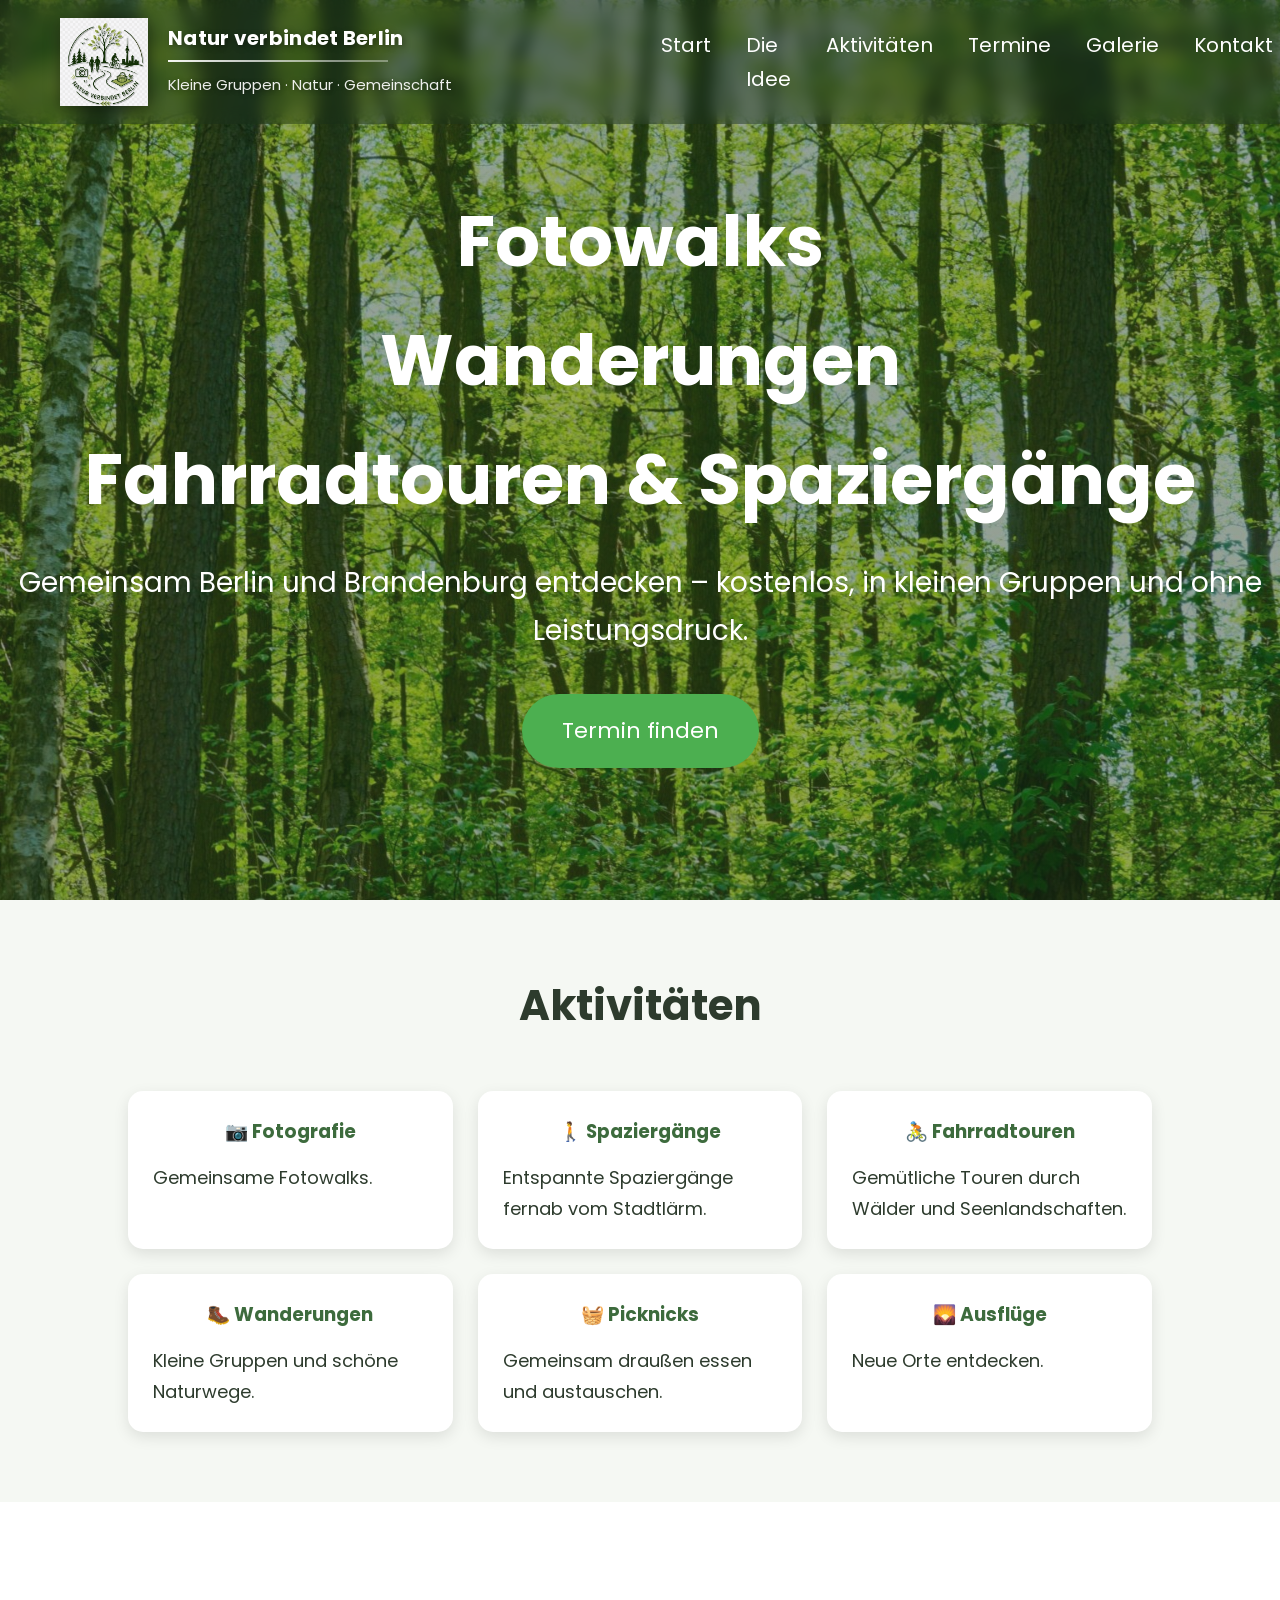
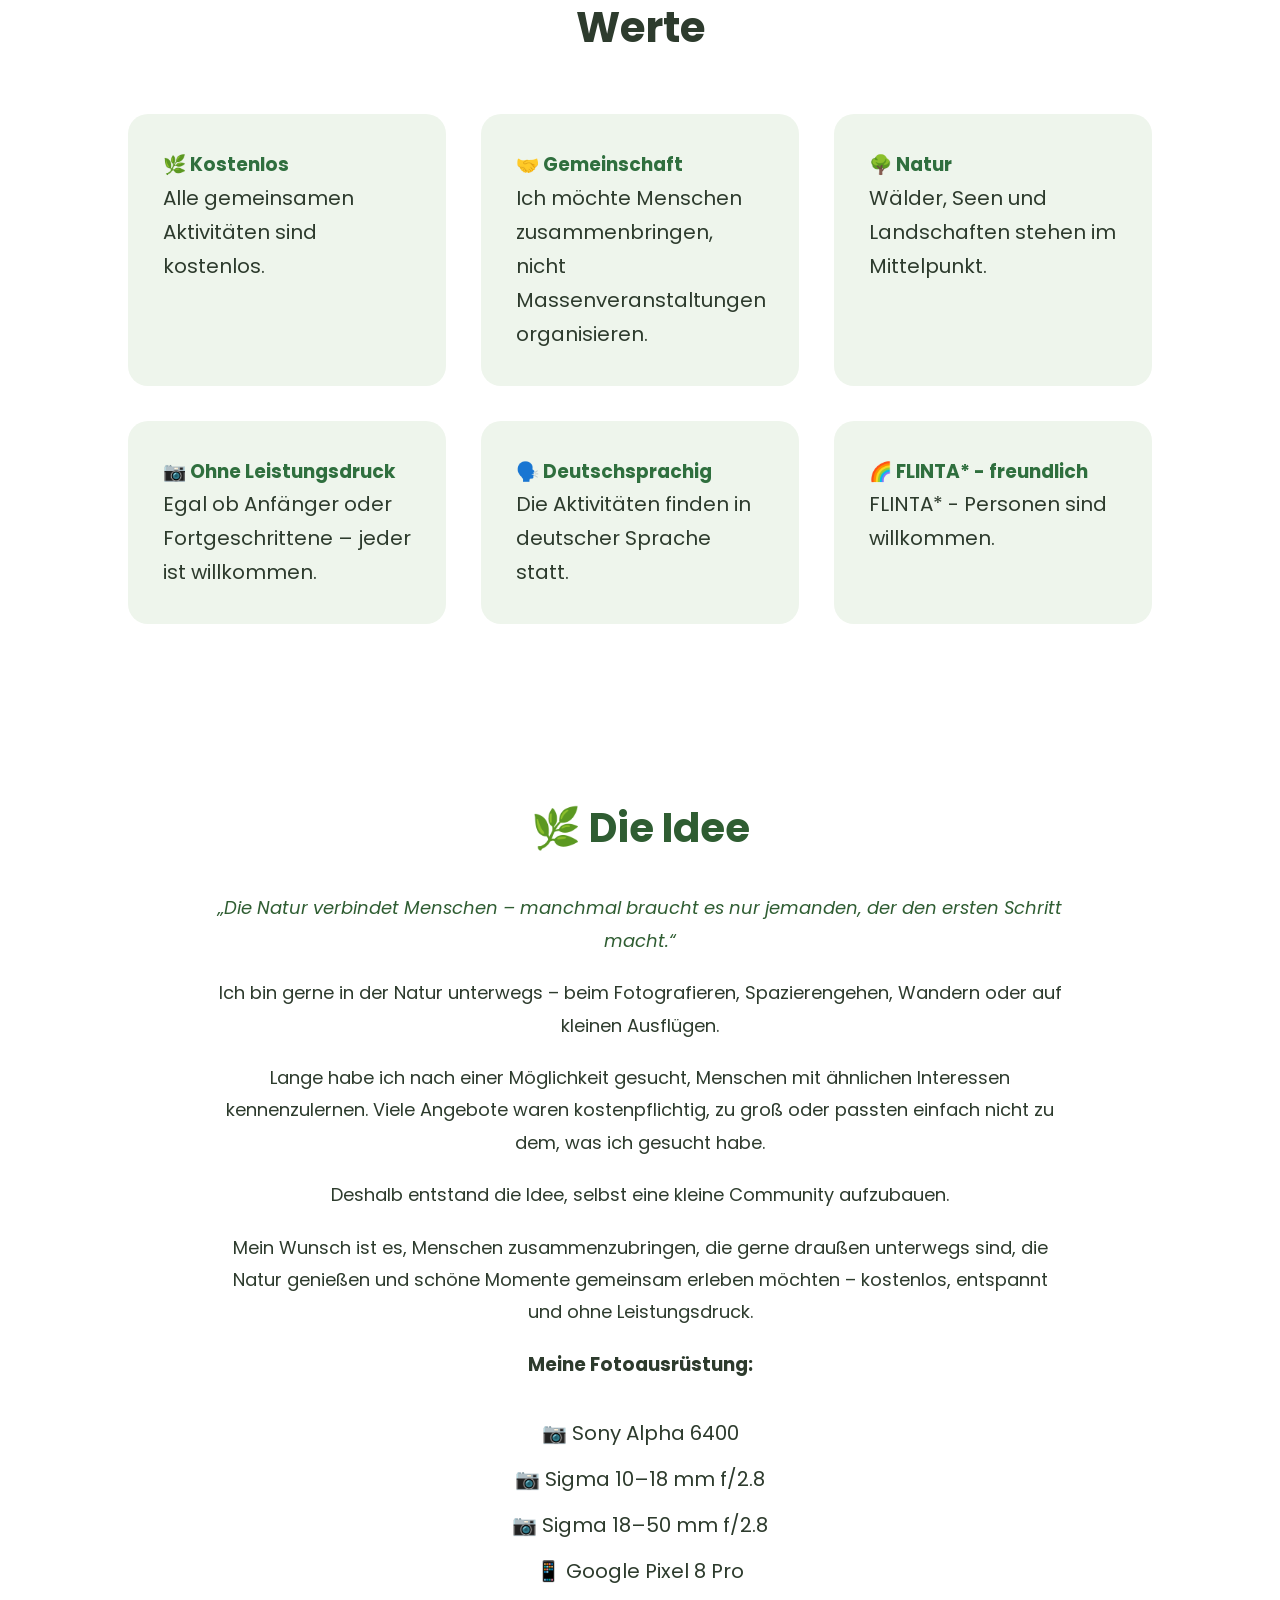
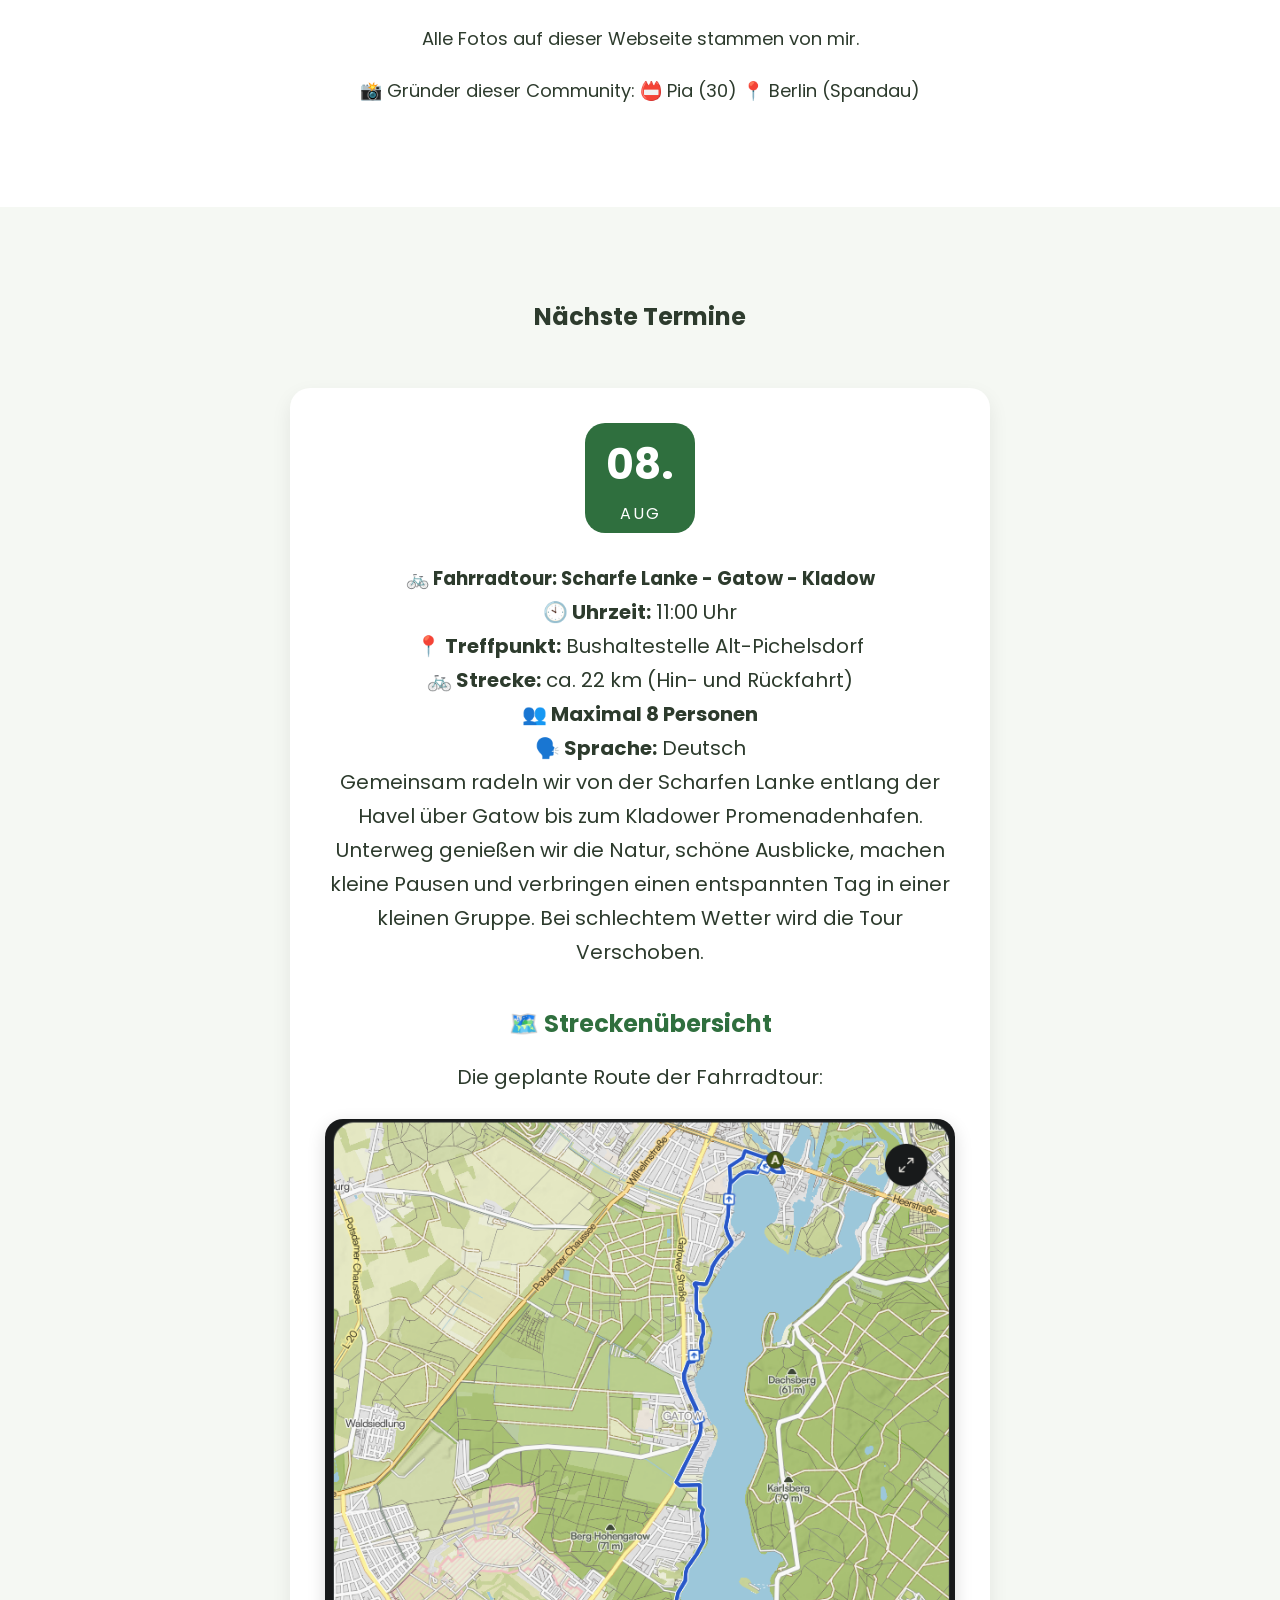
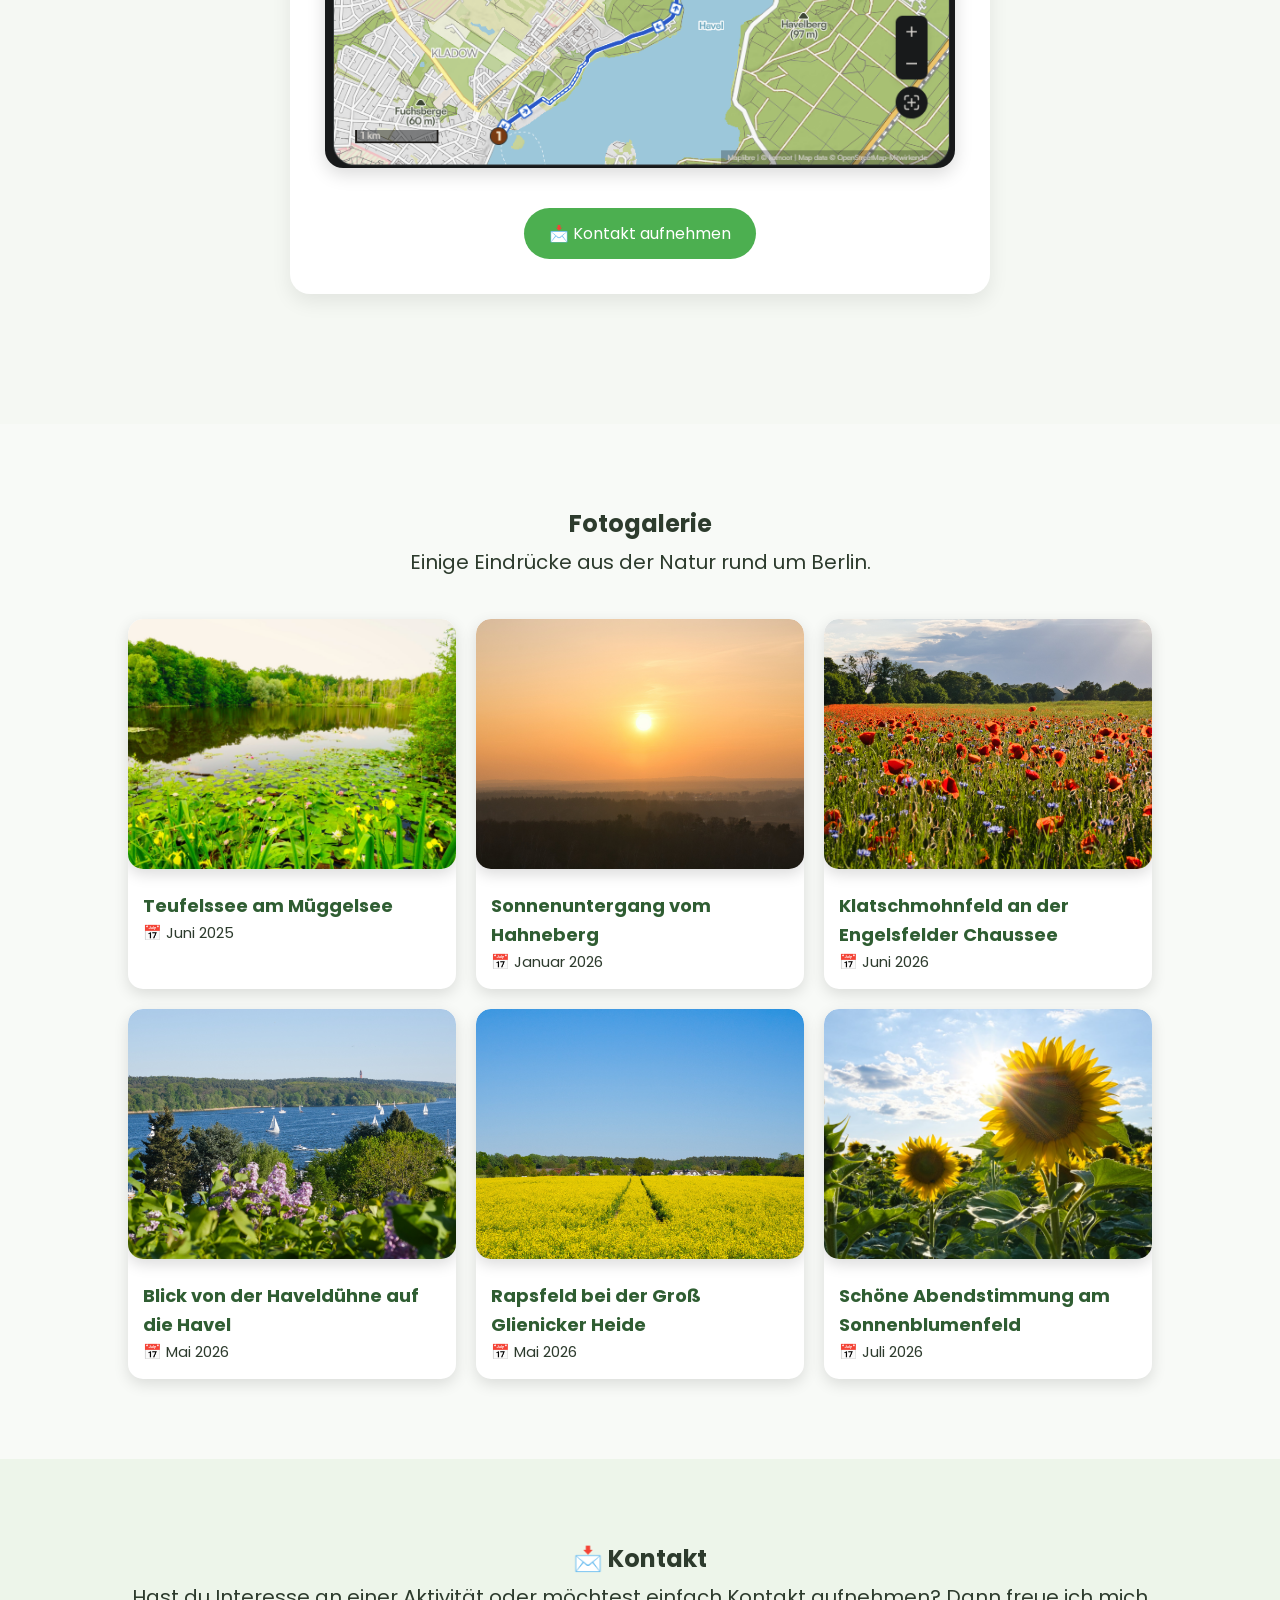
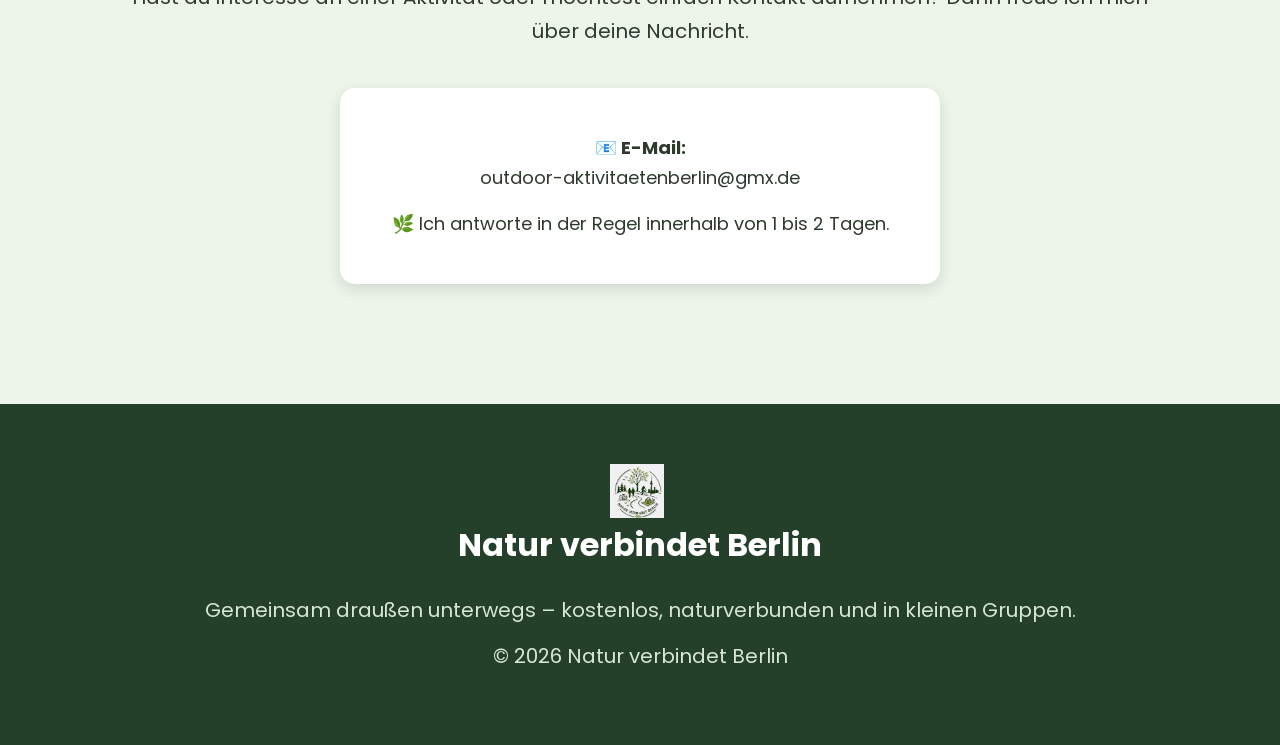
==== index.html @ 683e8be9 "Add files via upload" ====
<!DOCTYPE html>
<html lang="de">

<head>
    <meta charset="UTF-8">
    <meta name="viewport" content="width=device-width, initial-scale=1.0">
    <link rel="stylesheet" href="style.css">
    <link rel="preconnect" href="https://fonts.googleapis.com">
<link rel="preconnect" href="https://fonts.gstatic.com" crossorigin>

<link href="https://fonts.googleapis.com/css2?family=Poppins:wght@300;400;600;700&display=swap" rel="stylesheet">

    <title>Natur verbindet Berlin</title>
</head>

<body>
<nav>

   <div class="logo">

    <img src="bilder/logo.png" alt="Logo" class="logo-icon">

    <div class="logo-text">

        <strong>Natur verbindet Berlin</strong>

        <div class="logo-linie"></div>

        <p>Kleine Gruppen · Natur · Gemeinschaft</p>

    </div>

</div>
    </div>

<div class="menu-toggle">
    ☰
</div>

    <ul class="menu">

        <li><a href="#start">Start</a></li>

        <li><a href="#idee">Die Idee</a></li>

        <li><a href="#aktivitaeten">Aktivitäten</a></li>

        <li><a href="#termine">Termine</a></li>

        <li><a href="#galerie">Galerie</a></li>

        <li><a href="#kontakt">Kontakt</a></li>



    </ul>

</nav>
<header class="hero" id="start">

    <h1>
Fotowalks<br>
Wanderungen<br>
Fahrradtouren & Spaziergänge
</h1>

    <p class="slogan">
Gemeinsam Berlin und Brandenburg entdecken –
kostenlos, in kleinen Gruppen und ohne Leistungsdruck.
</p>

    <a href="#termine" class="button">
        Termin finden
    </a>

</header>
<section class="aktivitaeten" id="aktivitaeten">

<h2>Aktivitäten</h2>

<div class="karten">

<div class="karte">
<h3>📷 Fotografie</h3>
<p>Gemeinsame Fotowalks.</p>
</div>

<div class="karte">
<h3>🚶 Spaziergänge</h3>
<p>Entspannte Spaziergänge fernab vom Stadtlärm.</p>
</div>

<div class="karte">
<h3>🚴 Fahrradtouren</h3>
<p>Gemütliche Touren durch Wälder und Seenlandschaften.</p>
</div>

<div class="karte">
<h3>🥾 Wanderungen</h3>
<p>Kleine Gruppen und schöne Naturwege.</p>
</div>

<div class="karte">
<h3>🧺 Picknicks</h3>
<p>Gemeinsam draußen essen und austauschen.</p>
</div>

<div class="karte">
<h3>🌄 Ausflüge</h3>
<p>Neue Orte entdecken.</p>
</div>

</div>

</section>

<section class="werte">

    <h2>Werte</h2>

    <div class="werte-box">

        <div>
            <h3>🌿 Kostenlos</h3>
            <p>Alle gemeinsamen Aktivitäten sind kostenlos.</p>
        </div>

        <div>
            <h3>🤝 Gemeinschaft</h3>
            <p>Ich möchte Menschen zusammenbringen, nicht Massenveranstaltungen organisieren.</p>
        </div>

        <div>
            <h3>🌳 Natur</h3>
            <p>Wälder, Seen und Landschaften stehen im Mittelpunkt.</p>
        </div>

        <div>
            <h3>📷 Ohne Leistungsdruck</h3>
            <p>Egal ob Anfänger oder Fortgeschrittene – jeder ist willkommen.</p>
        </div>

        <div>
            <h3>🗣️ Deutschsprachig</h3>
            <p>Die Aktivitäten finden in deutscher Sprache statt.</p>
        </div>

        <div>
            <h3>🌈 FLINTA* - freundlich</h3>
            <p>FLINTA* - Personen sind willkommen.</p>
        </div>

    </div>

</section>
<section class="idee" id="idee">

<h2>🌿 Die Idee</h2>

<p class="zitat">
„Die Natur verbindet Menschen – manchmal braucht es nur jemanden, der den ersten Schritt macht.“
</p>

<p>
Ich bin gerne in der Natur unterwegs – beim Fotografieren,
Spazierengehen, Wandern oder auf kleinen Ausflügen.
</p>

<p>
Lange habe ich nach einer Möglichkeit gesucht,
Menschen mit ähnlichen Interessen kennenzulernen.
Viele Angebote waren kostenpflichtig,
zu groß oder passten einfach nicht zu dem,
was ich gesucht habe.
</p>

<p>
Deshalb entstand die Idee,
selbst eine kleine Community aufzubauen.
</p>

<p>
Mein Wunsch ist es,
Menschen zusammenzubringen,
die gerne draußen unterwegs sind,
die Natur genießen
und schöne Momente gemeinsam erleben möchten –
kostenlos, entspannt und ohne Leistungsdruck.
</p>

<h3>Meine Fotoausrüstung:</h3>

<div class="ausruestung">

    <p>📷 Sony Alpha 6400</p>

    <p>📷 Sigma 10–18 mm f/2.8</p>

    <p>📷 Sigma 18–50 mm f/2.8</p>

    <p>📱 Google Pixel 8 Pro</p>

</div>

<p>
Alle Fotos auf dieser Webseite stammen von mir.
</p>

<p>
📸 Gründer dieser Community: 📛 Pia (30) 📍  Berlin (Spandau)
</p>

</section>

<section class="termine" id="termine">

    <h2>Nächste Termine</h2>

    <div class="termin">

        <div class="datum">
            <span class="tag">08.</span>
            <span class="monat">AUG</span>
        </div>

        <div class="infos">
            <h3>🚲 Fahrradtour: Scharfe Lanke - Gatow - Kladow</h3>

            <p><strong>🕙 Uhrzeit:</strong> 11:00 Uhr</p>

            <p><strong>📍 Treffpunkt:</strong> Bushaltestelle Alt-Pichelsdorf</p>

            <p><strong>🚲 Strecke:</strong> ca. 22 km (Hin- und Rückfahrt)</p>

            <p><strong>👥 Maximal 8 Personen</strong></p>

            <p><strong>🗣️ Sprache:</strong> Deutsch</p>

            <p>Gemeinsam radeln wir von der Scharfen Lanke entlang der Havel
                über Gatow bis zum Kladower Promenadenhafen.
                Unterweg genießen wir die Natur, schöne Ausblicke,
                machen kleine Pausen und verbringen einen entspannten Tag
                in einer kleinen Gruppe.
                Bei schlechtem Wetter wird die Tour Verschoben.
            </p>

<h4>🗺️ Streckenübersicht</h4>

<p>
Die geplante Route der Fahrradtour:
</p>

<img src="bilder/radtour-kladow.png"
     alt="Streckenverlauf der Fahrradtour"
     class="tourkarte">

            <a href="#kontakt" class="button-klein">
                📩 Kontakt aufnehmen
            </a>

        </div>

    </div>

</section>

<section class="galerie" id="galerie">

<h2>Fotogalerie</h2>

<p>Einige Eindrücke aus der Natur rund um Berlin.</p>

<div class="galerie-grid">

<div class="foto">
<img src="bilder/teufelssee.jpg" alt="See" onclick="bildAnzeigen(this)">

<p>
    <strong> Teufelssee am Müggelsee</strong><br>
    📅 Juni 2025
</p>

</div>

<div class="foto">
<img src="bilder/sonnenuntergang.jpg" alt="Sonnenuntergang" onclick="bildAnzeigen(this)">

<p>
    <strong> Sonnenuntergang vom Hahneberg</strong><br>
    📅 Januar 2026
</p>

</div>

<div class="foto">
<img src="bilder/klatschmohnfeld.jpg" alt="klatschmohnfeld" onclick="bildAnzeigen(this)">

<p>
    <strong> Klatschmohnfeld an der Engelsfelder Chaussee</strong><br>
    📅 Juni 2026
</p>

</div>

<div class="foto">
<img src="bilder/havel.jpg" alt="Havel" onclick="bildAnzeigen(this)">

<p>
    <strong> Blick von der Haveldühne auf die Havel</strong><br>
    📅 Mai 2026
</p>

</div>

<div class="foto">
<img src="bilder/rapsfeld.jpg" alt="Rapsfeld" onclick="bildAnzeigen(this)">

<p>
    <strong> Rapsfeld bei der Groß Glienicker Heide</strong><br>
    📅 Mai 2026
</p>

</div>

<div class="foto">
<img src="bilder/sonnenblumenfeld.jpg" alt="sonnenblumenfeld" onclick="bildAnzeigen(this)">

<p>
    <strong> Schöne Abendstimmung am Sonnenblumenfeld</strong><br>
    📅 Juli 2026
</p>

</div>



</section>

</section>

<section class="kontakt" id="kontakt">

<h2>📩 Kontakt</h2>

<p>
Hast du Interesse an einer Aktivität oder möchtest einfach Kontakt aufnehmen?
Dann freue ich mich über deine Nachricht.
</p>

<div class="kontakt-box">

<p><strong>📧 E-Mail:</strong><br>
outdoor-aktivitaetenberlin@gmx.de</p>

<p>
🌿 Ich antworte in der Regel innerhalb von 1 bis 2 Tagen.
</p>

</div>

</section>

<div id="lightbox" class="lightbox" onclick="schliessen()">

    <img id="lightboxBild" src="" alt="Großes Bild">

</div>

<footer>

    <div class="footer-inhalt">

        <div class="footer-logo">

            <img src="bilder/logo.png" alt="Natur verbindet Berlin Logo" class="footer-logo-icon">

            <div>

                <h3>Natur verbindet Berlin</h3>

                <p>
                    Gemeinsam draußen unterwegs –
                    kostenlos, naturverbunden und in kleinen Gruppen.
                </p>

            </div>

        </div>

        <p class="copyright">
            © 2026 Natur verbindet Berlin
        </p>

    </div>

</footer>

</footer>

<script src="script.js"></script>

</body>

</html>
---- style.css ----
/* Allgemeine Einstellungen */

html{

    scroll-behavior:smooth;

}

*{

    margin:0;

    padding:0;

    box-sizing:border-box;

}

body {

    margin:0;

    font-family:'Poppins', sans-serif;

    background:#f3f6f1;

    color:#2d3b2d;

    line-height:1.7;


    background-color: #f3f6f1;
    color: #2d3b2d;

}

/* Überschrift */

h1 {
    text-align: center;
    font-size: 50px;
    margin-top: 50px;
}

/* Unterüberschrift */

h2 {
    text-align: center;
}

/* Text */

p {
    text-align: center;
    font-size: 20px;
}

/* Liste */

ul {
    width: 350px;
    margin: auto;
    font-size: 20px;
}

.hero {

    height: 100vh;
    background: linear-gradient(rgba(30,60,30,0.45),
                                rgba(30,60,30,0.45)),
        url("bilder/hero.jpg");       
    background-size: cover;
    background-position: center;

    display: flex;
    flex-direction: column;

    justify-content: center;
    align-items: center;

    text-align: center;

    color: white;

}

.hero h1{
    font-size:70px;
    margin-bottom:20px;
}

.slogan{

    font-size:28px;

    margin-bottom:40px;
}

.button{

    background:#4CAF50;

    color:white;

    text-decoration:none;

    padding:18px 40px;

    border-radius:40px;

    font-size:22px;

    transition:0.3s;
}

.button:hover{

    background:#2f7d32;

    transform:scale(1.05);

}

   nav{

    position:fixed;

    top:0;

    left:0;

    width:100%;

    display:flex;

    justify-content:space-between;

    align-items:center;

    padding:18px 60px;

    box-sizing:border-box;

    background:rgba(22,45,25,0.42);

    backdrop-filter:blur(8px);

    -webkit-backdrop-filter:blur(8px);

    z-index:1000;

    transition:all .3s ease;

}

.logo{

    display:flex;

    align-items:center;

    gap:20px;

    color:white;


}

.logo-icon{

    width:88px;

    height:88px;

    object-fit:contain;

    flex-shrink:0;

    filter: drop-shadow(0 3px 8px rgba(0,0,0,.45))

}

.logo-text{

    display:flex;

    flex-direction:column;

    justify-content:center;

}

.logo strong{

    font-size:20px;

    font-weight:700;

    line-height:1.2;

    letter-spacing:.3px;

    text-shadow:2px 2px 6px rgba(0,0,0,.45);

}

.logo-linie{

    width:220px;

    height:2px;

    margin:10px 0;

    background:linear-gradient(
        to right,
        rgba(255,255,255,.95),
        rgba(255,255,255,.35)
    );

}

.logo p{

    margin:0;

    font-size:15px;

    color:rgba(255,255,255,.92);

    text-shadow:1px 1px 5px rgba(0,0,0,.45);

}

.logo small{

    font-size:14px;

    color:#d8ead6;

}

.blatt{

    font-size:42px;

}



.menu{

    display:flex;

    gap:35px;

    list-style:none;


}

.menu a{

    color:white;

    text-decoration:none;

    font-size:20px;

    transition:0.3s;

}

/* Hamburger-Menü */

.menu-toggle{

    display:none;

    font-size:32px;

    color:white;

    cursor:pointer;

}

.menu a:hover{

    color:#b9ffb5;

}/* Aktivitäten */

.aktivitaeten{

    padding:80px 10%;

    background:#f5f8f3;

}

.aktivitaeten h2{

    font-size:42px;

    margin-bottom:50px;

}

/* Karten */

.karten{

    display:grid;

    grid-template-columns:repeat(auto-fit,minmax(280px,1fr));

    gap:30px;

}

.karte{

    background:white;

    padding:35px;

    border-radius:18px;

    box-shadow:0 10px 25px rgba(0,0,0,0.08);

    transition:0.3s;

}

.karte:hover{

    transform:translateY(-8px);

}

.karte h3{

    margin-top:0;

    color:#2f6f3e;

}

.karte p{

    text-align:left;

    font-size:18px;

}/* Unsere Werte */

.werte{

    padding:90px 10%;

    background:white;

}

.werte h2{

    font-size:42px;

    margin-bottom:50px;

}

.werte-box{

    display:grid;

    grid-template-columns:repeat(auto-fit,minmax(260px,1fr));

    gap:35px;

}

.werte-box div{

    background:#eef5ec;

    border-radius:20px;

    padding:35px;

}

.werte-box h3{

    margin-top:0;

    color:#2f6f3e;

}

.werte-box p{

    text-align:left;

}/* Termine */

.termine{

    background:#f5f8f3;

    padding:90px 10%;

    text-align:center;

}

.termine h2{

    margin-bottom:50px;

}

.termin{

    max-width:700px;

    margin:40px auto;

    background:white;

    border-radius:20px;

    padding:35px;

    box-shadow:0 8px 20px rgba(0,0,0,.08);

    text-align:center;

}

.datum{

    width:110px;

    height:110px;

    border-radius:20px;

    background:#2f6f3e;

    color:white;

    display:flex;

    flex-direction:column;

    justify-content:center;

    align-items:center;

    margin:0 auto 30px auto;

}

.tag{

    font-size:42px;

    font-weight:bold;

}

.monat{

    letter-spacing:2px;

}

.infos{


    text-align:center;

}

.infos h3{

    margin-top:0;

}

.tourkarte{

    width:100%;

    max-width:650px;

    display:block;

    margin:25px auto;

    border-radius:18px;

    box-shadow:0 6px 18px rgba(0,0,0,.15);

}

.infos h4{

    margin-top:35px;

    margin-bottom:15px;

    color:#2f6f3e;

    font-size:24px;

}

.button-klein{

    display:inline-block;

    margin-top:15px;

    background:#4CAF50;

    color:white;

    padding:12px 25px;

    border-radius:30px;

    text-decoration:none;

}/* ---------- Footer ---------- */

footer{

    background:#24402b;

    color:white;

    padding:60px 20px;

    text-align:center;

}

.footer-inhalt{

    max-width:900px;

    margin:auto;

}

.footer-inhalt h3{

    margin-bottom:20px;

    font-size:32px;

}

.footer-inhalt p{

    margin:12px 0;

    color:#d7e6d7;

}

.footer-logo-icon{

    width:54px;

    height:54px;

    object-fit:contain;

    vertical-align:middle;

    margin-right:6px;

}

/* ---------- Bildkarten ---------- */

.bildkarte{

    padding:0;

    overflow:hidden;

}

.bildkarte img{

    width:100%;

    height:220px;

    object-fit:cover;

    display:block;

}

.karten-text{

    padding:25px;

}.aktivitaeten{

padding:70px 10%;

text-align:center;

}

.karten{

display:grid;

grid-template-columns:repeat(auto-fit,minmax(250px,1fr));

gap:25px;

margin-top:40px;

}

.karte{

background:white;

padding:25px;

border-radius:15px;

box-shadow:0 5px 15px rgba(0,0,0,0.1);

transition:0.3s;

}

.karte:hover{

transform:translateY(-8px);

}

.karte h3{

margin-bottom:15px;

color:#3d6b3d;

}
.galerie{

padding:80px 10%;

text-align:center;

background:#f8faf7;

}

.galerie-grid{

display:grid;

grid-template-columns:repeat(auto-fit,minmax(250px,1fr));

gap:20px;

margin-top:40px;

}

.galerie-grid img{

width:100%;

height:250px;

object-fit:cover;

border-radius:15px;

box-shadow:0 5px 15px rgba(0,0,0,0.15);

transition:0.3s;

cursor:pointer;

}

.galerie-grid img:hover{

transform:scale(1.03);

}
.foto{

background:white;

border-radius:15px;

overflow:hidden;

box-shadow:0 5px 15px rgba(0,0,0,0.12);

}

.foto p{

padding:15px;

margin:0;

font-size:15px;

line-height:1.6;

text-align:left;

}

.foto strong{

font-size:18px;

color:#2f5d32;

}
.idee{

padding:80px 10%;

background:#ffffff;

text-align:center;

}

.idee h2{

margin-bottom:30px;

color:#2f5d32;

font-size:40px;

}

.idee p{

max-width:850px;

margin:20px auto;

font-size:18px;

line-height:1.8;

}

/* ---------- Fotoausrüstung ---------- */

.ausruestung{

    margin:35px auto;

    max-width:500px;

}

.ausruestung p{

    margin:12px 0;

    font-size:20px;

    line-height:1.7;

    text-align:center;

}

.zitat{

font-size:24px;

font-style:italic;

color:#2f5d32;

max-width:800px;

margin:0 auto 40px auto;

line-height:1.6;

}
.kontakt{

padding:80px 10%;

background:#edf5ea;

text-align:center;

}

.kontakt-box{

max-width:600px;

margin:40px auto;

background:white;

padding:30px;

border-radius:15px;

box-shadow:0 5px 15px rgba(0,0,0,0.12);

}

.kontakt-box p{

margin:15px 0;

font-size:18px;

line-height:1.7;

}
.lightbox{

display:none;

position:fixed;

top:0;

left:0;

width:100%;

height:100%;

background:rgba(0,0,0,0.9);

justify-content:center;

align-items:center;

z-index:9999;

}

.lightbox img{

max-width:90%;

max-height:90%;

border-radius:10px;

box-shadow:0 0 30px rgba(255,255,255,0.3);

}

@media (max-width:1100px){

    .menu{

        gap:20px;

    }

    .menu a{

        font-size:18px;

    }

}

/* ---------- Smartphone ---------- */

@media (max-width: 768px){

    nav{

        .logo{

    gap:10px;

}

.logo-icon{

    width:54px;

    height:54px;

}

.logo-text{

    flex:1;

}

.logo strong{

    font-size:15px;
    line-height:1.2;

}

.logo p{

    font-size:11px;

}

.logo-linie{

    width:140px;
    margin:6px 0;

}

        padding:10px 10px;

    }

    .menu{

        display:none;

    }

    .menu-toggle{

    display:block;
    font-size:32px;
    color:white;
    cursor:pointer;

    position:relative;
    right:10px;

}

    .menu.aktiv{

    display:flex;

    flex-direction:column;

    position:absolute;

    top:70px;

    right:20px;

    background:rgba(34,52,34,0.95);

    padding:20px;

    border-radius:15px;

    gap:15px;

    align-items:center;

    text-align:center;

}

    .hero h1{

        font-size:42px;

    }

    .hero p{

        font-size:20px;

    }

    .karten{

        grid-template-columns:1fr;

    }

    .galerie-grid{

        grid-template-columns:1fr;

    }

    .termin{

        padding:25px;

    }

    .logo strong{

        font-size:18px;

    }

    .logo small{

        font-size:11px;

    }

    .menu li a{

        font-size:15px;

        padding:6px 8px;

    }

}

.idee ul{

    padding-left:20px;

}

.idee li{

    font-size:17px;

    word-break:break-word;

}
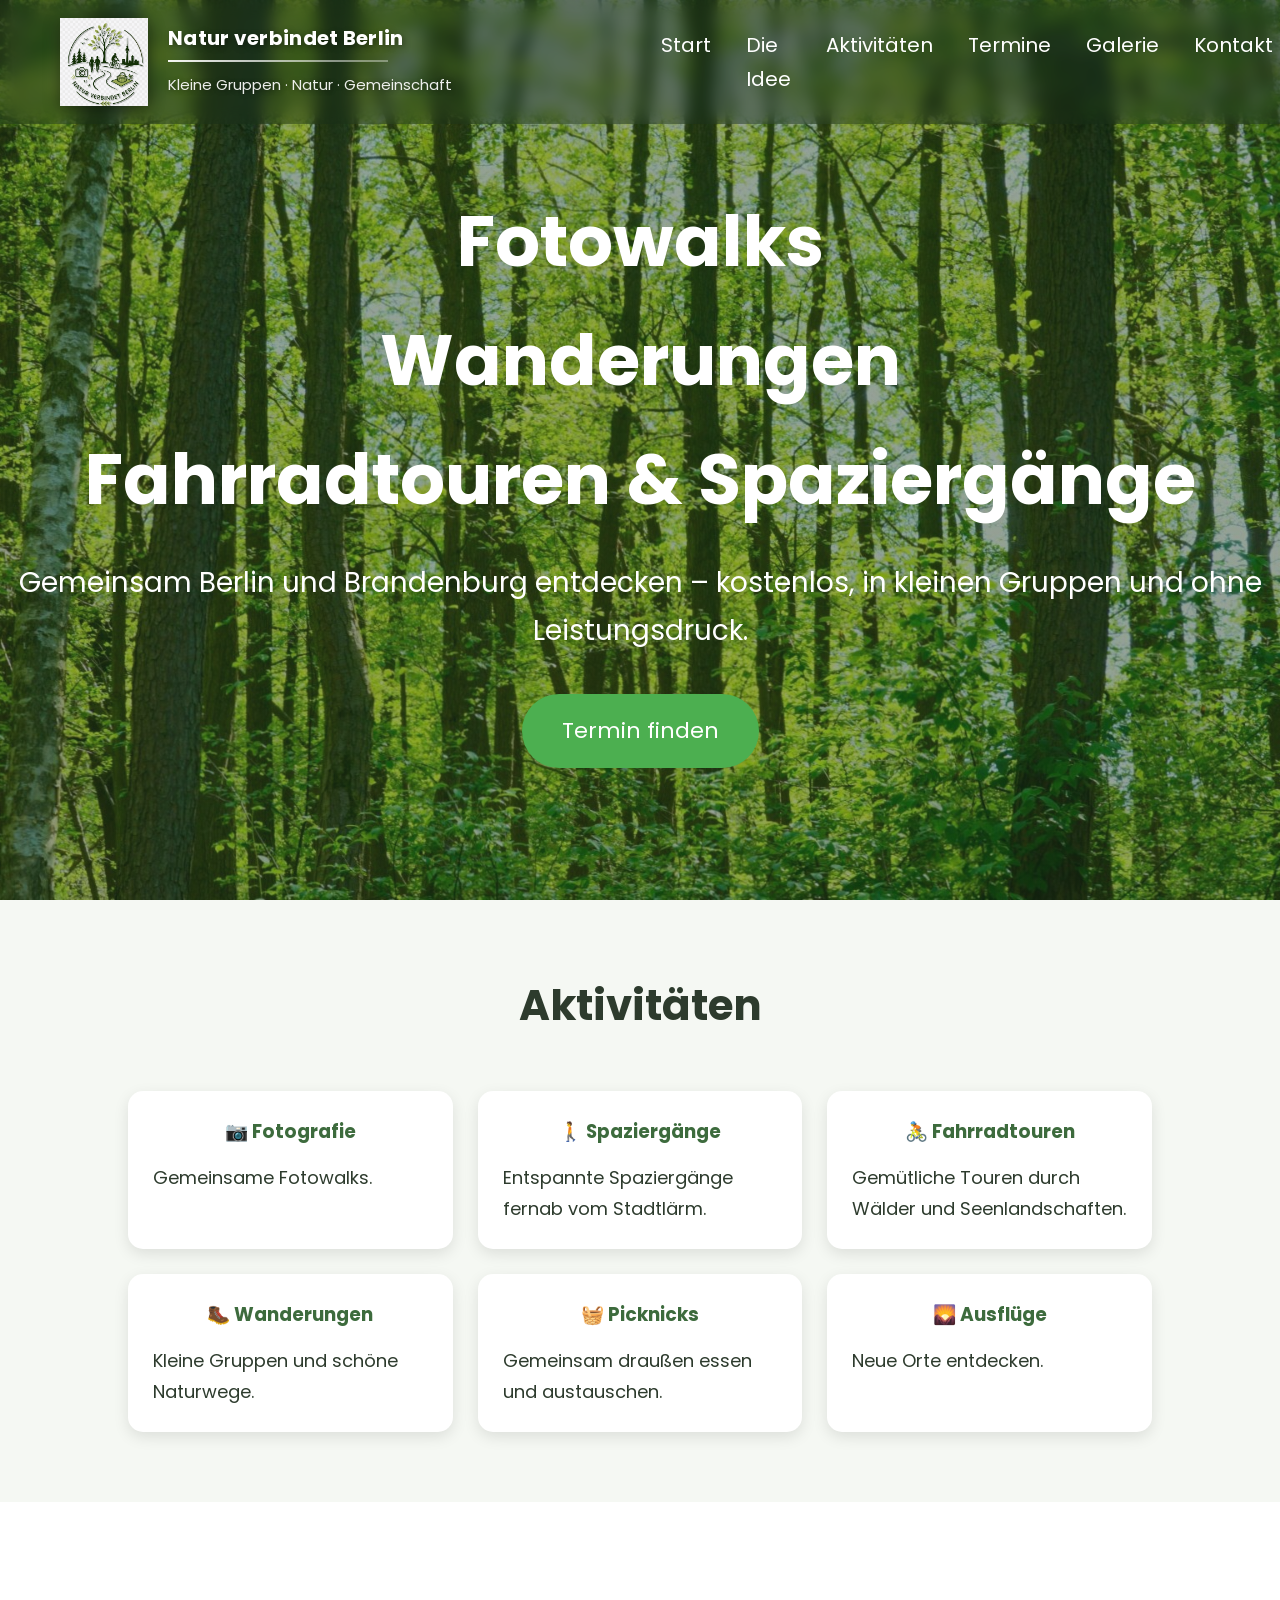
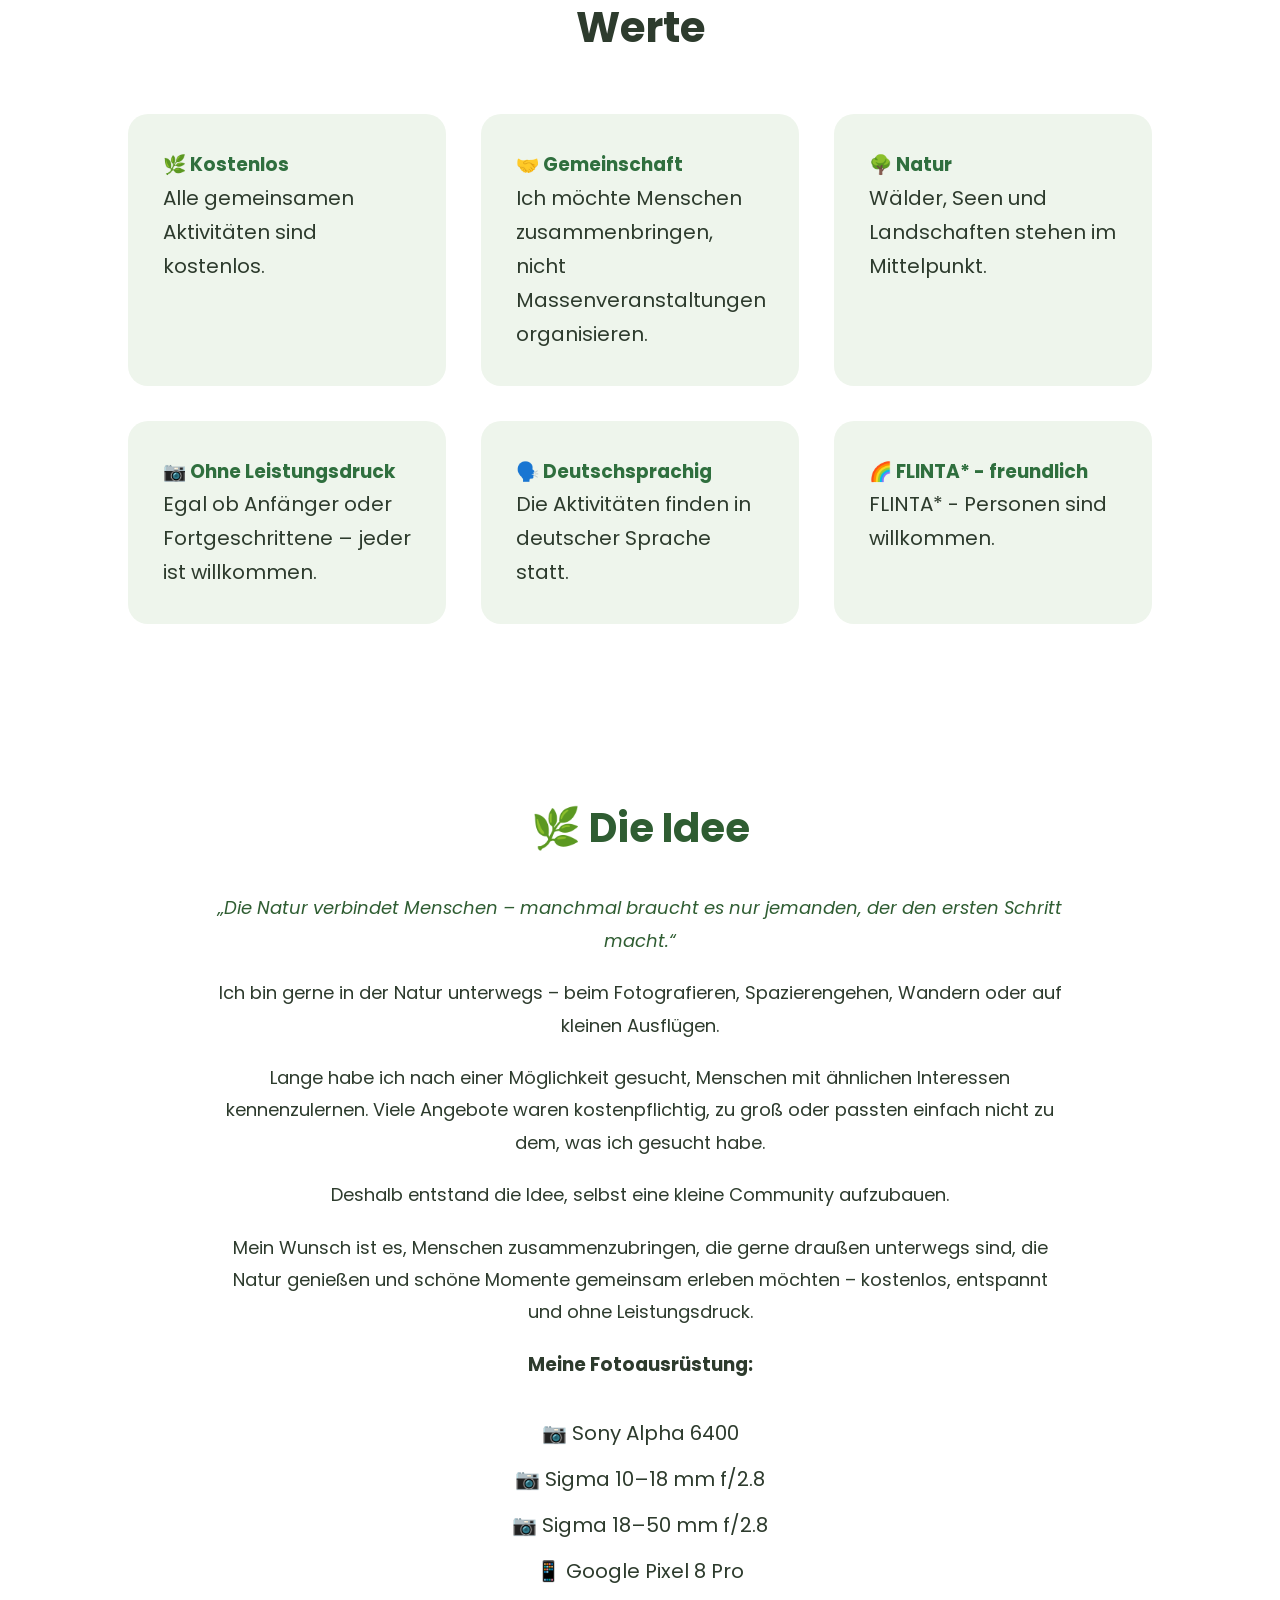
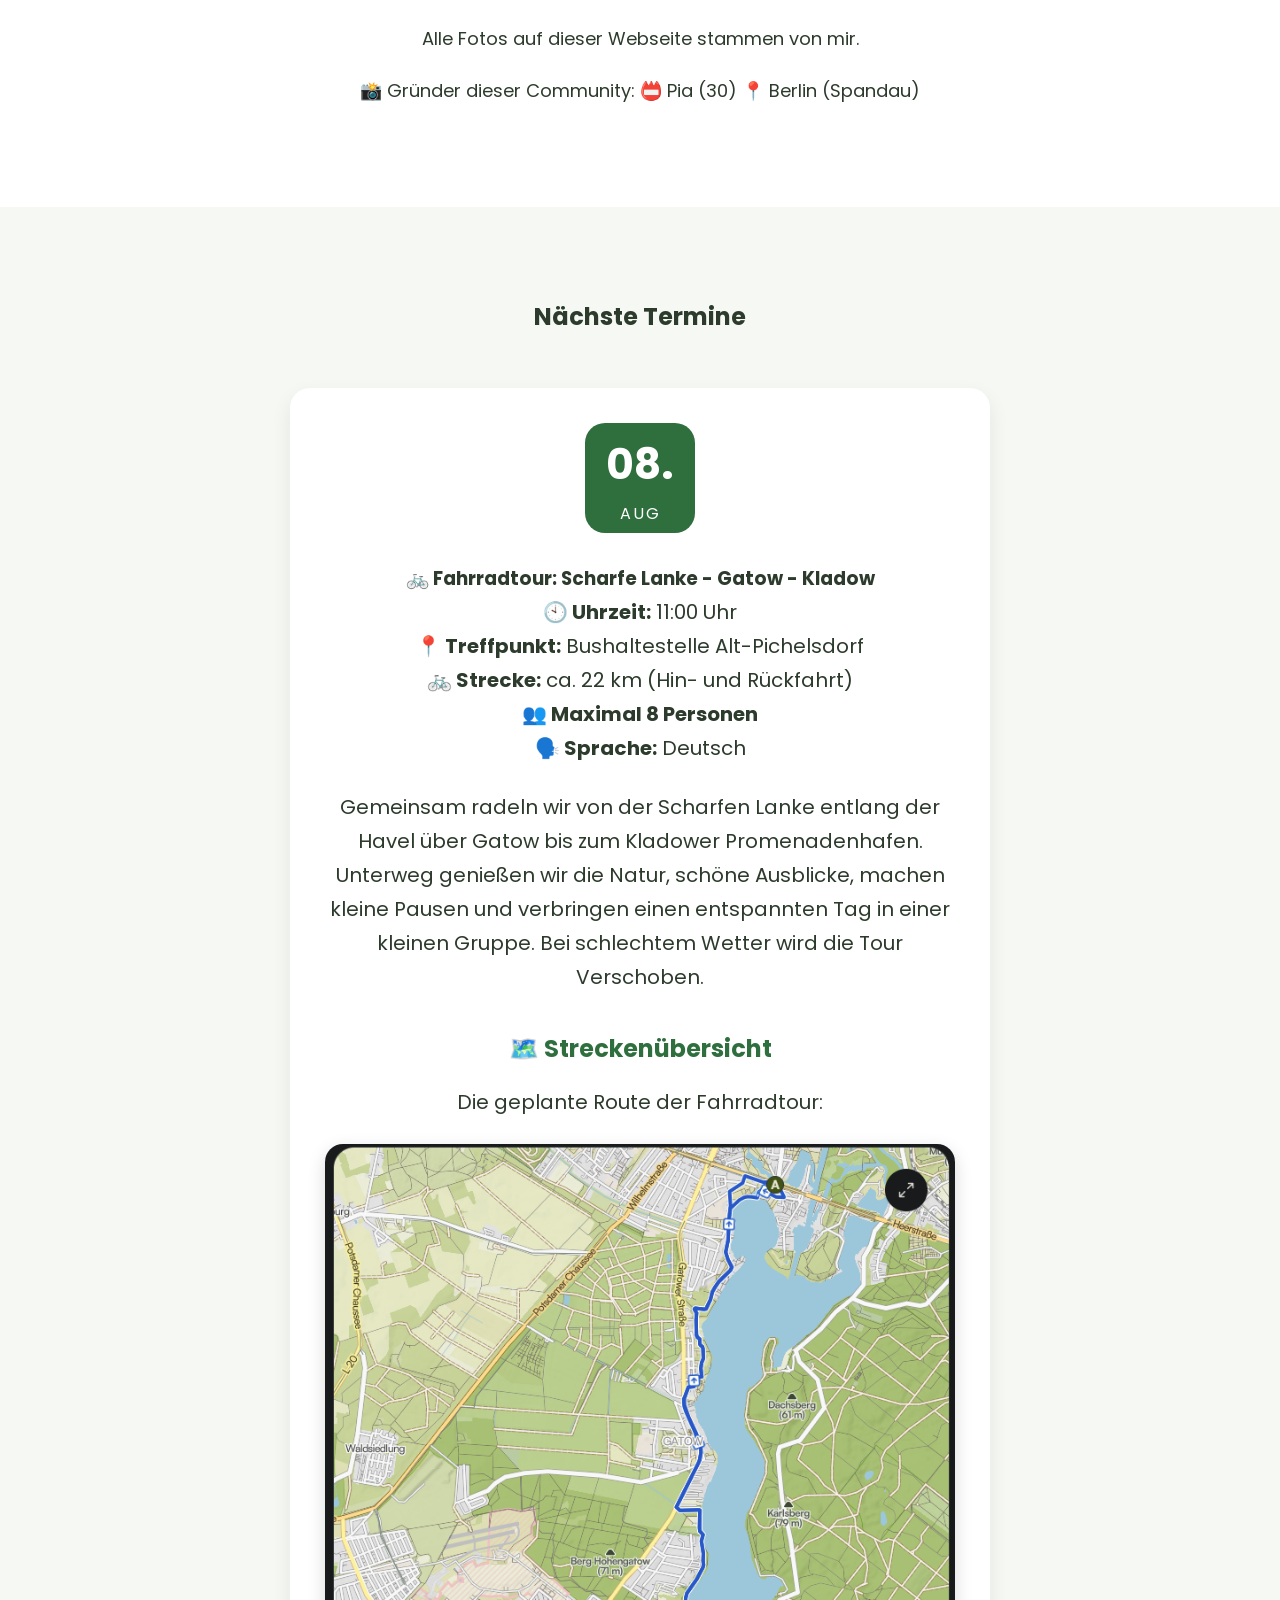
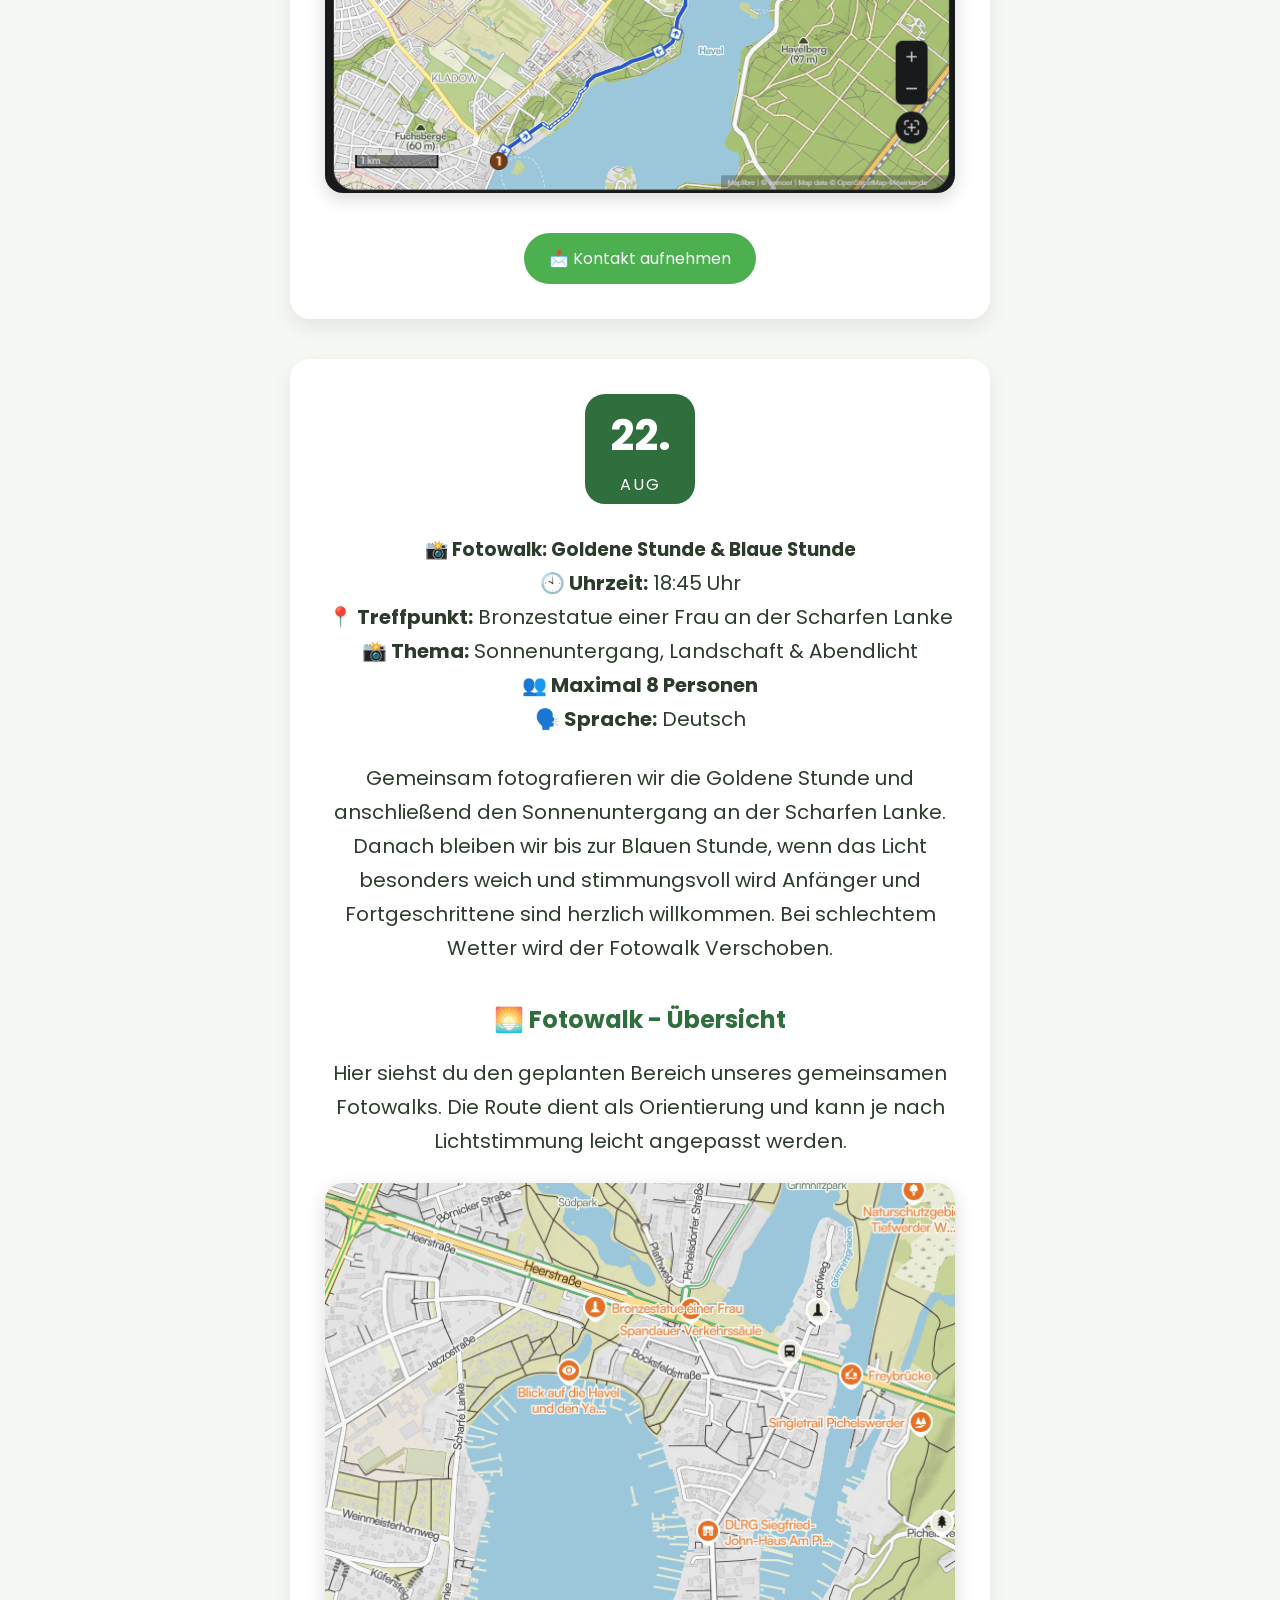
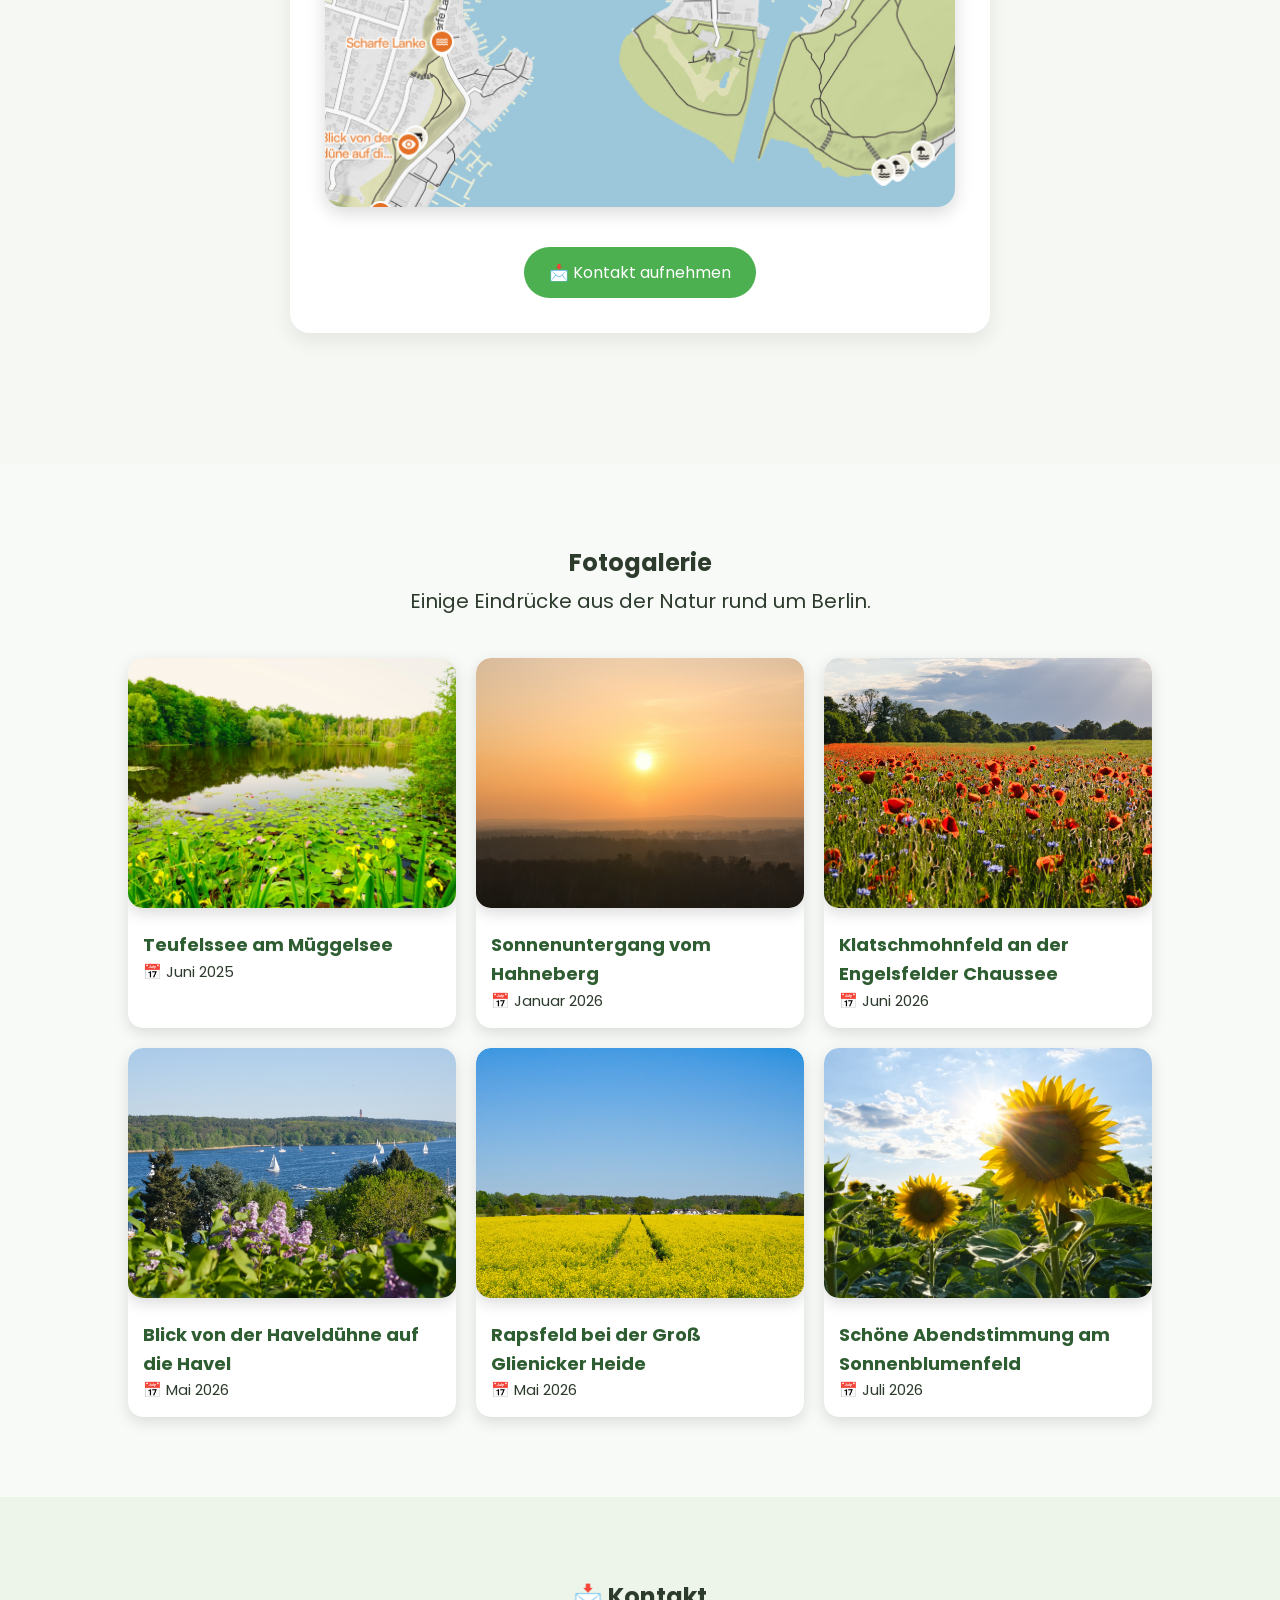
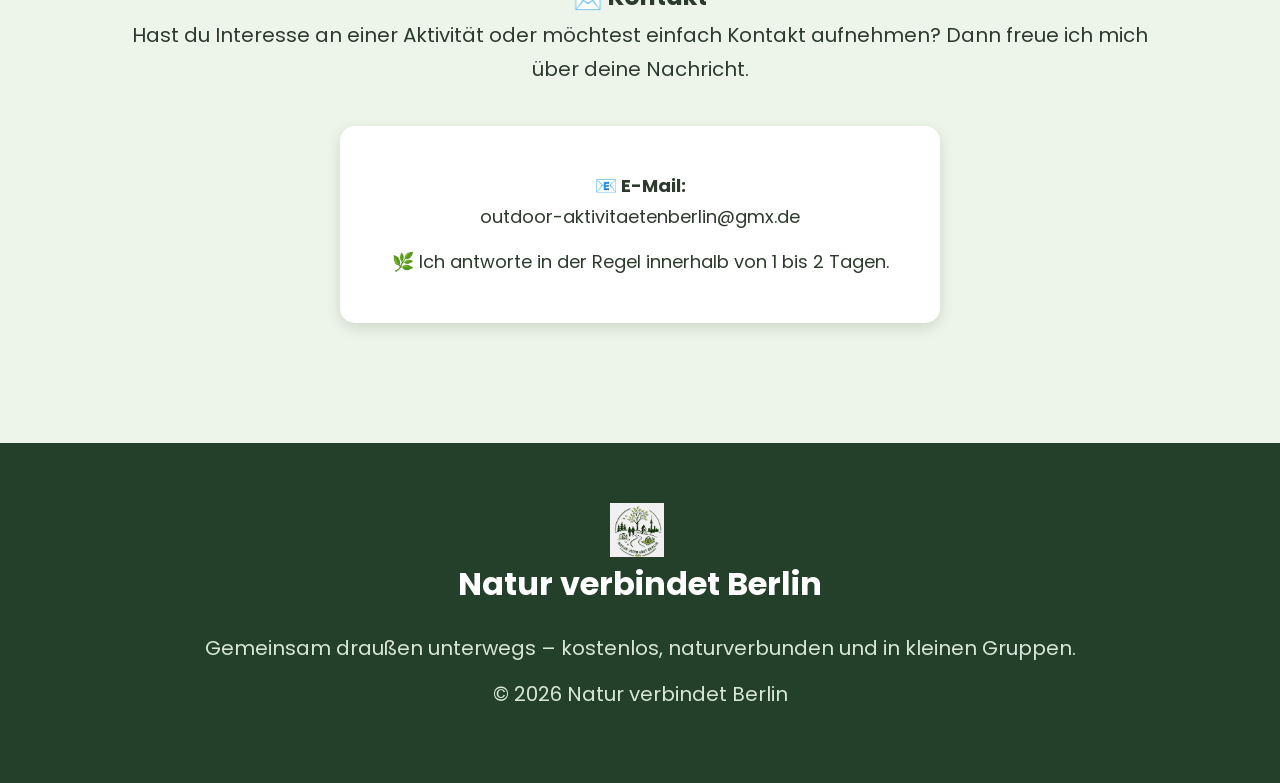
==== commit 115319de: "Add files via upload" ====
--- a/index.html
+++ b/index.html
@@ -236,13 +236,13 @@
 
             <p><strong>🗣️ Sprache:</strong> Deutsch</p>
 
-            <p>Gemeinsam radeln wir von der Scharfen Lanke entlang der Havel
+            <p class="termin-beschreibung">
+                Gemeinsam radeln wir von der Scharfen Lanke entlang der Havel
                 über Gatow bis zum Kladower Promenadenhafen.
                 Unterweg genießen wir die Natur, schöne Ausblicke,
                 machen kleine Pausen und verbringen einen entspannten Tag
                 in einer kleinen Gruppe.
-                Bei schlechtem Wetter wird die Tour Verschoben.
-            </p>
+                Bei schlechtem Wetter wird die Tour Verschoben.</p>
 
 <h4>🗺️ Streckenübersicht</h4>
 
@@ -250,9 +250,58 @@
 Die geplante Route der Fahrradtour:
 </p>
 
-<img src="bilder/radtour-kladow.png"
+    <img src="bilder/radtour-kladow.png"
      alt="Streckenverlauf der Fahrradtour"
-     class="tourkarte">
+     class="tourkarte"
+     onclick="bildAnzeigen(this)">
+
+            <a href="#kontakt" class="button-klein">
+                📩 Kontakt aufnehmen
+            </a>
+
+        </div>
+
+    </div>
+
+    <div class="termin">
+
+        <div class="datum">
+            <span class="tag">22.</span>
+            <span class="monat">AUG</span>
+        </div>
+
+        <div class="infos">
+            <h3>📸 Fotowalk: Goldene Stunde & Blaue Stunde</h3>
+
+            <p><strong>🕙 Uhrzeit:</strong> 18:45 Uhr</p>
+
+            <p><strong>📍 Treffpunkt:</strong> Bronzestatue einer Frau an der Scharfen Lanke</p>
+
+            <p><strong>📸 Thema:</strong> Sonnenuntergang, Landschaft & Abendlicht</p>
+
+            <p><strong>👥 Maximal 8 Personen</strong></p>
+
+            <p><strong>🗣️ Sprache:</strong> Deutsch</p>
+
+            <p class="termin-beschreibung">
+                Gemeinsam fotografieren wir die Goldene Stunde und
+                anschließend den Sonnenuntergang an der Scharfen Lanke.
+                Danach bleiben wir bis zur Blauen Stunde, wenn das Licht
+                besonders weich und stimmungsvoll wird
+                Anfänger und Fortgeschrittene sind herzlich willkommen.
+                Bei schlechtem Wetter wird der Fotowalk Verschoben.</p>
+
+<h4>🌅 Fotowalk - Übersicht</h4>
+
+<p>
+Hier siehst du den geplanten Bereich unseres gemeinsamen Fotowalks.
+Die Route dient als Orientierung und kann je nach Lichtstimmung leicht angepasst werden.
+</p>
+
+    <img src="bilder/fotowalk-scharfe-lanke.png"
+     alt="Streckenverlauf der Fahrradtour"
+     class="tourkarte"
+     onclick="bildAnzeigen(this)">
 
             <a href="#kontakt" class="button-klein">
                 📩 Kontakt aufnehmen
--- a/style.css
+++ b/style.css
@@ -490,6 +490,11 @@
 
 }
 
+.termin-beschreibung{
+    margin-top:25px;
+    line-height:1.7;
+}
+
 .tourkarte{
 
     width:100%;
@@ -503,6 +508,16 @@
     border-radius:18px;
 
     box-shadow:0 6px 18px rgba(0,0,0,.15);
+
+    cursor:pointer;
+
+}
+
+.tourkarte-link{
+
+    display:block;
+
+    cursor:pointer;
 
 }
 
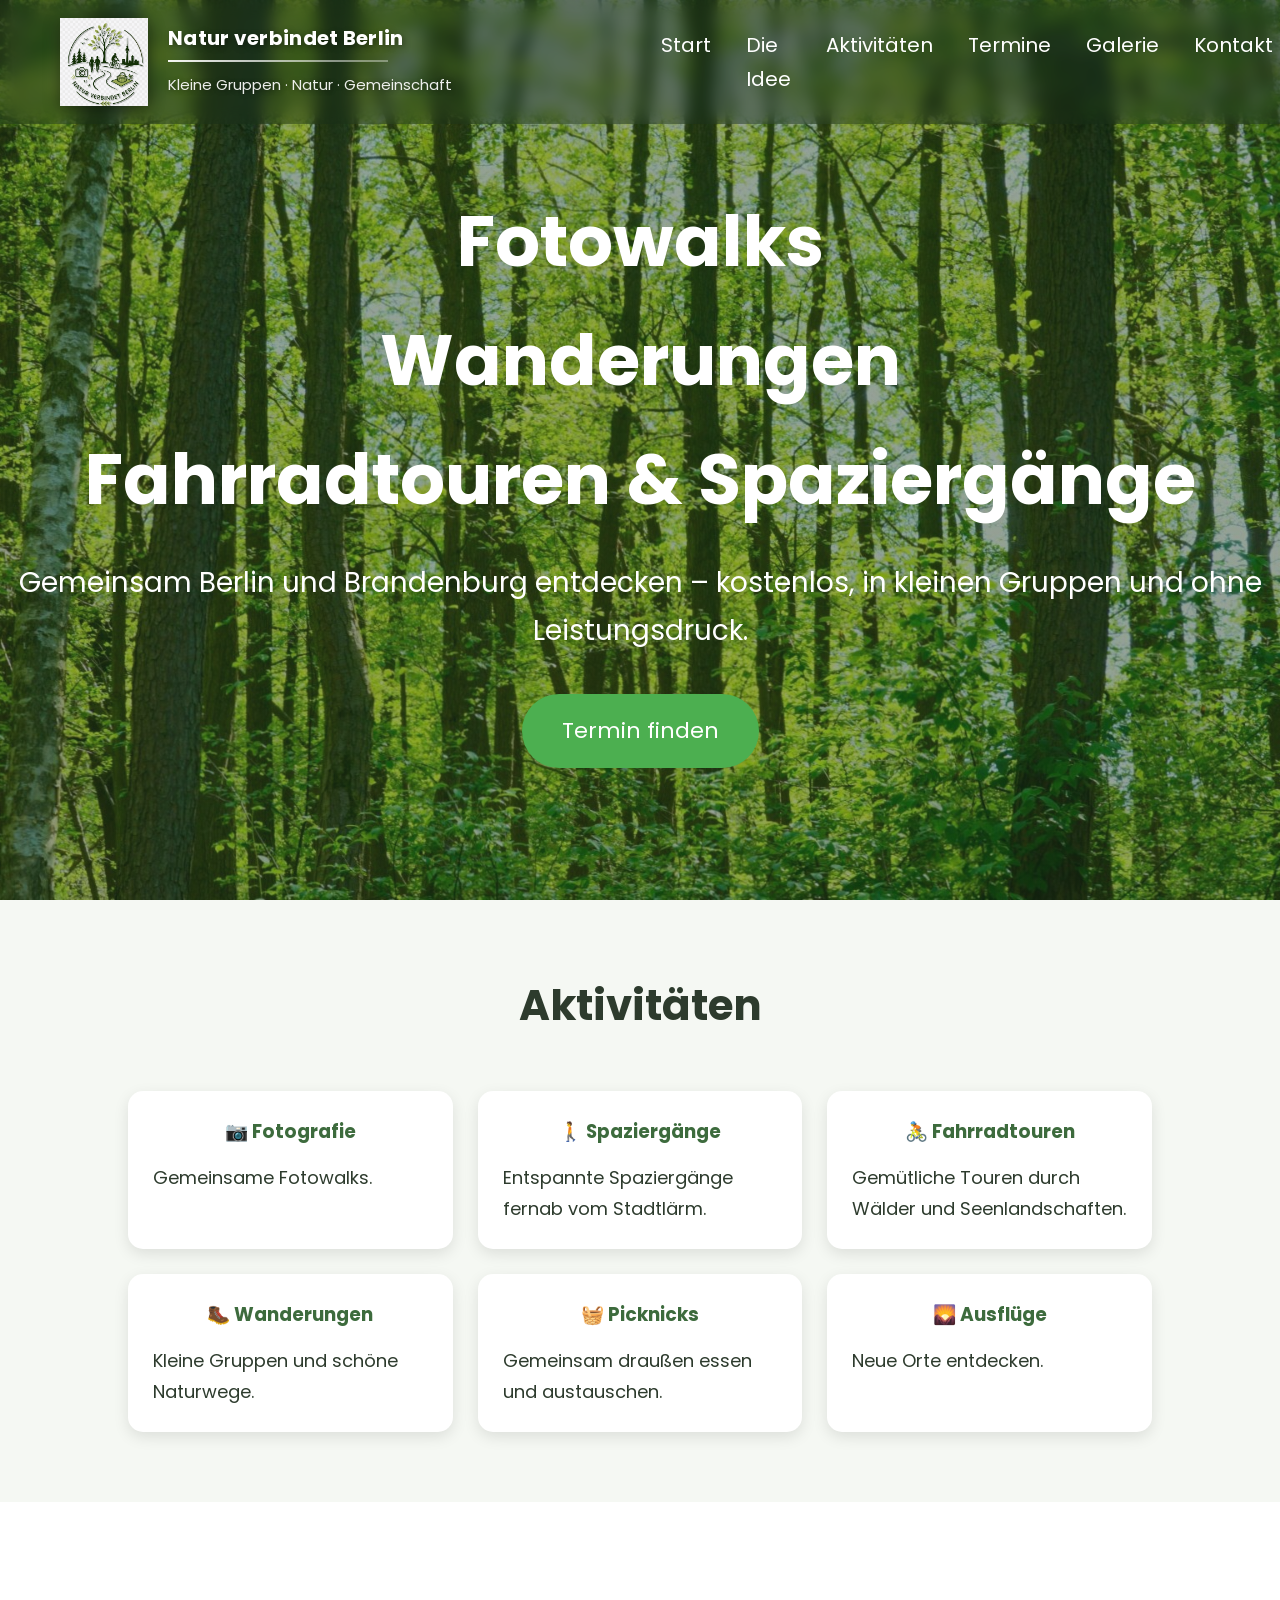
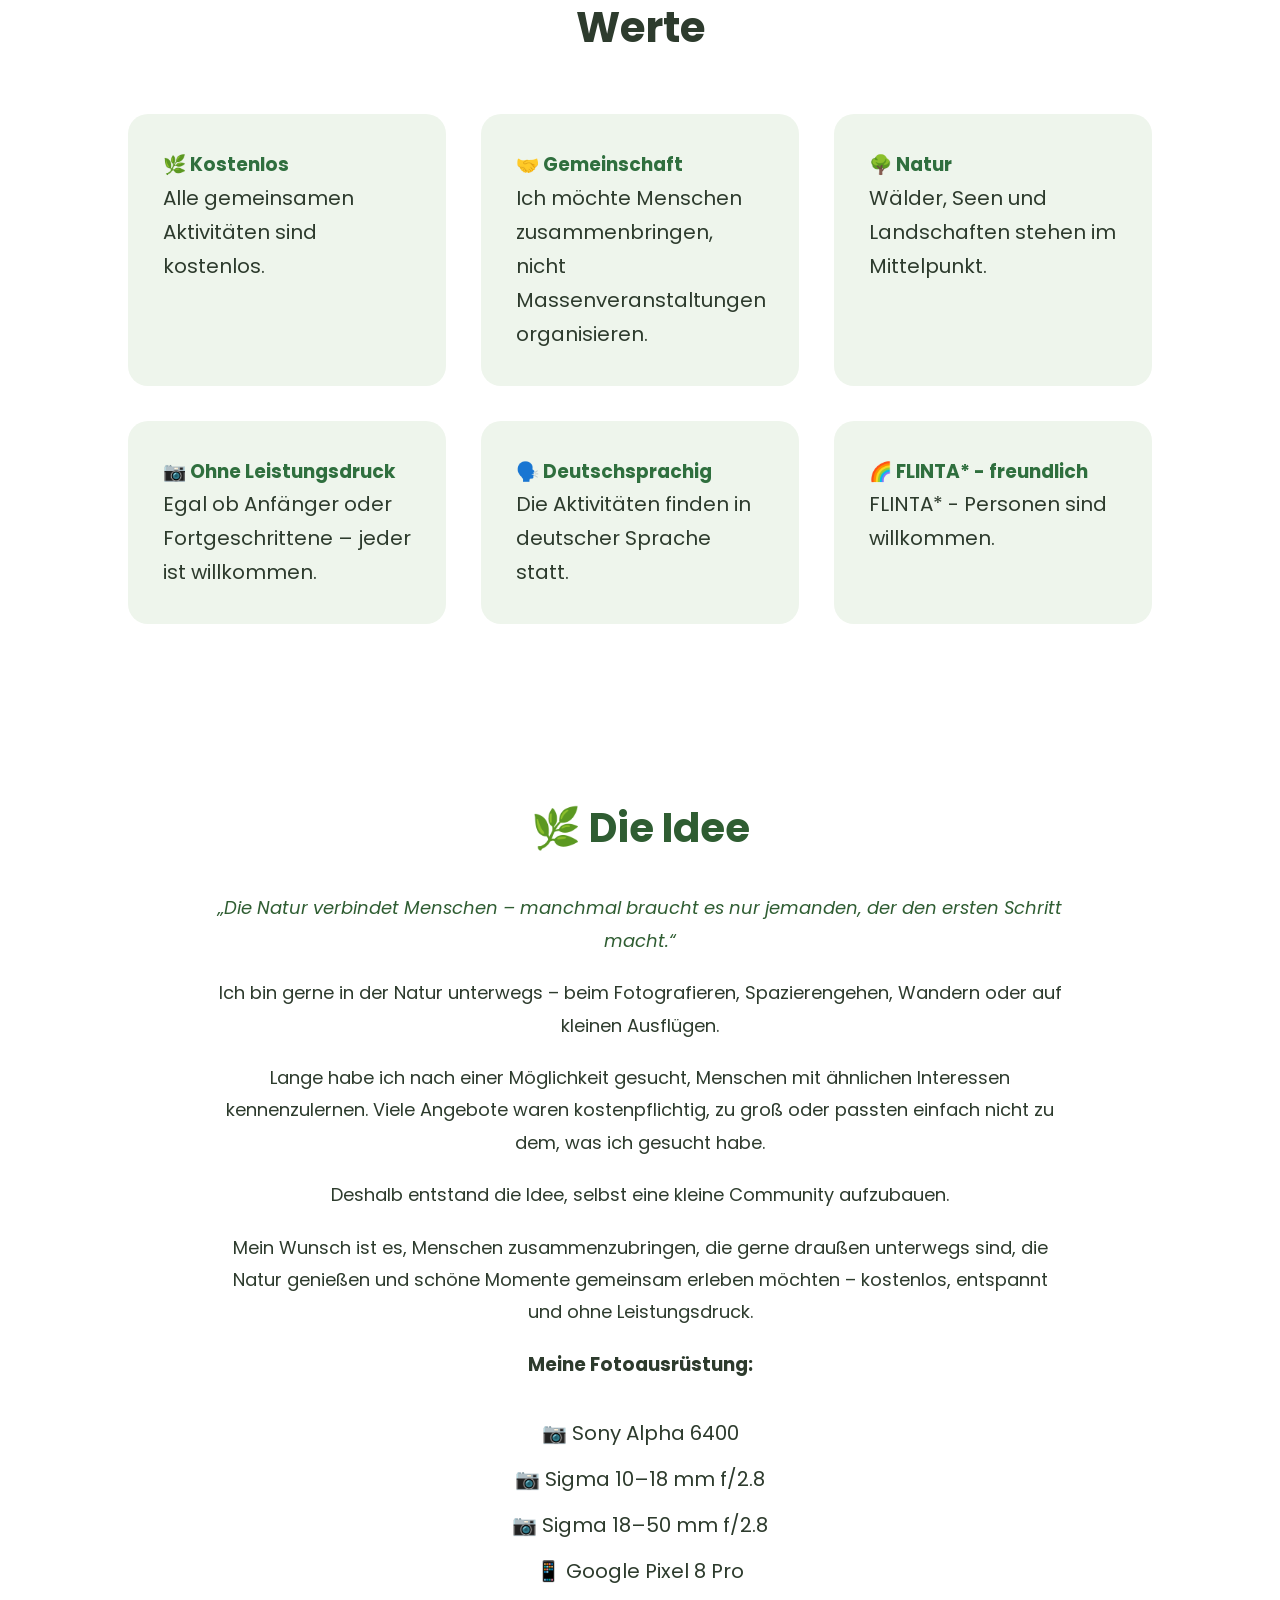
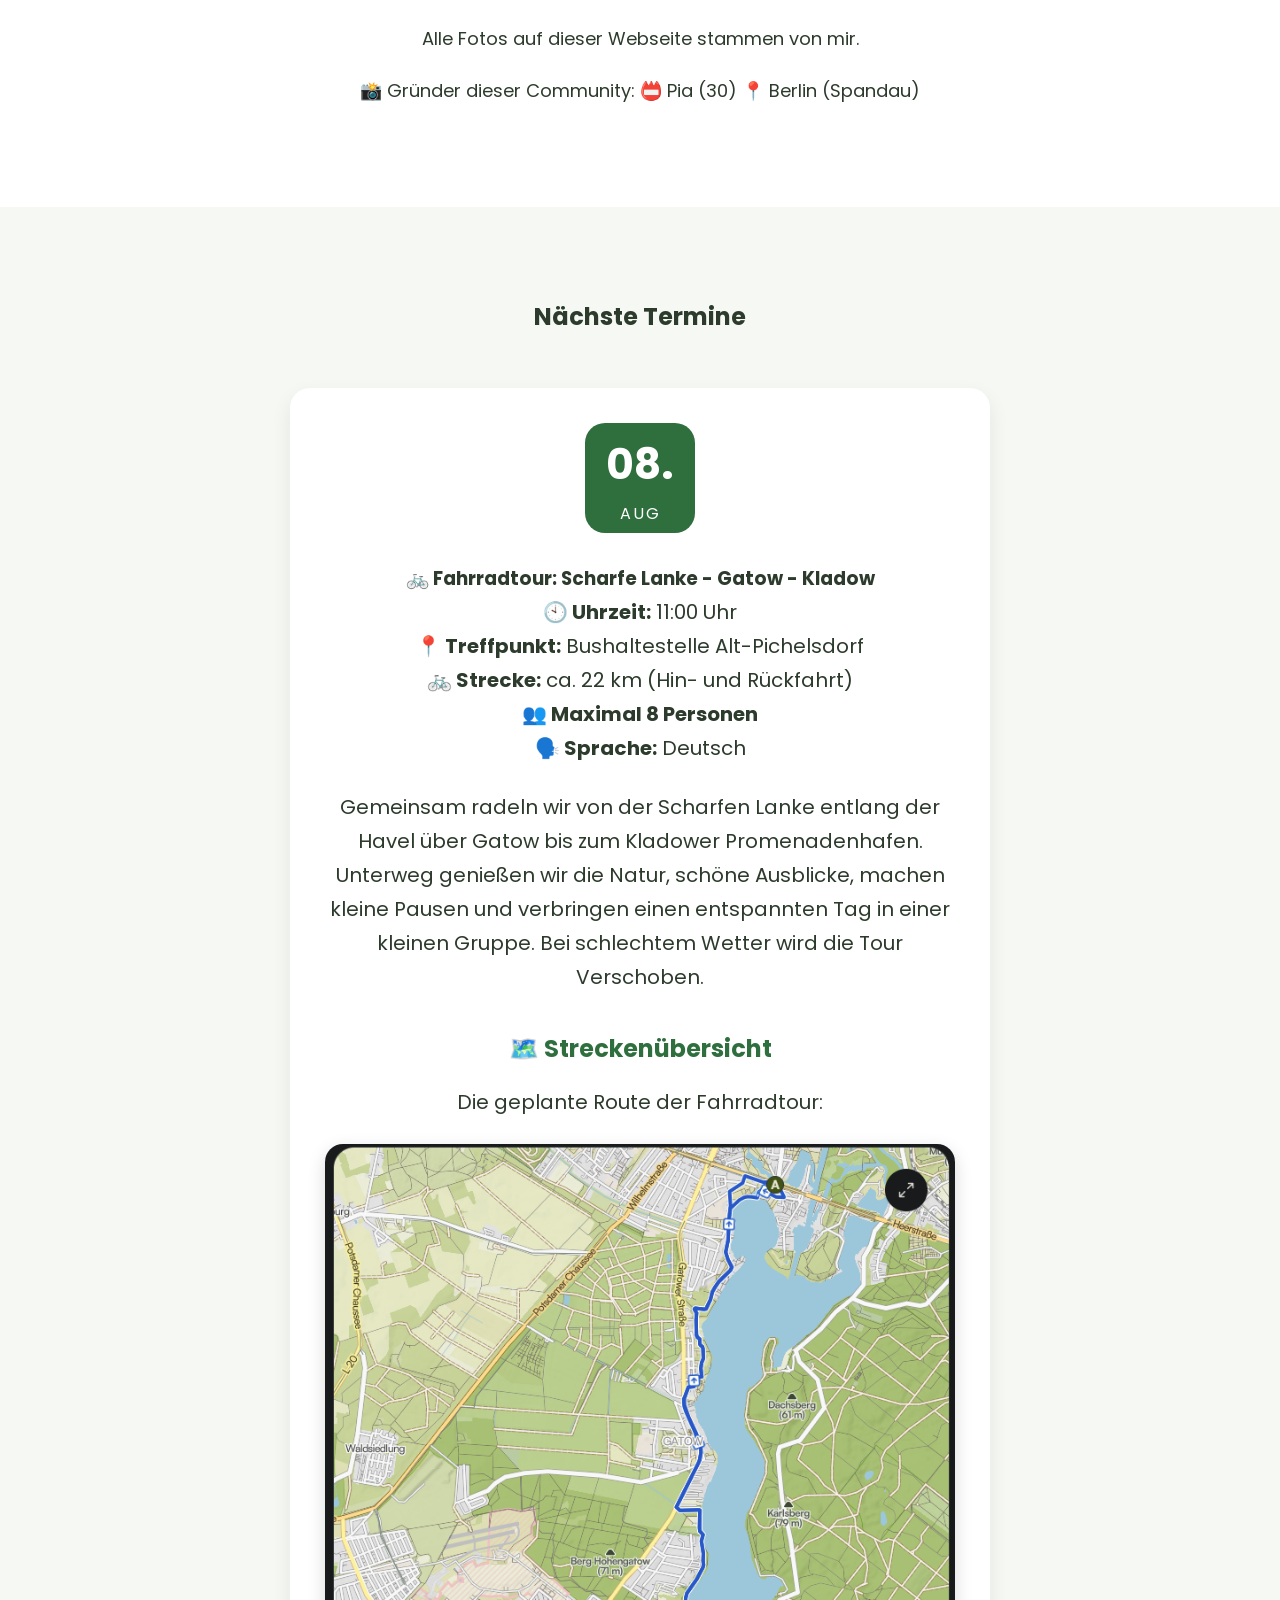
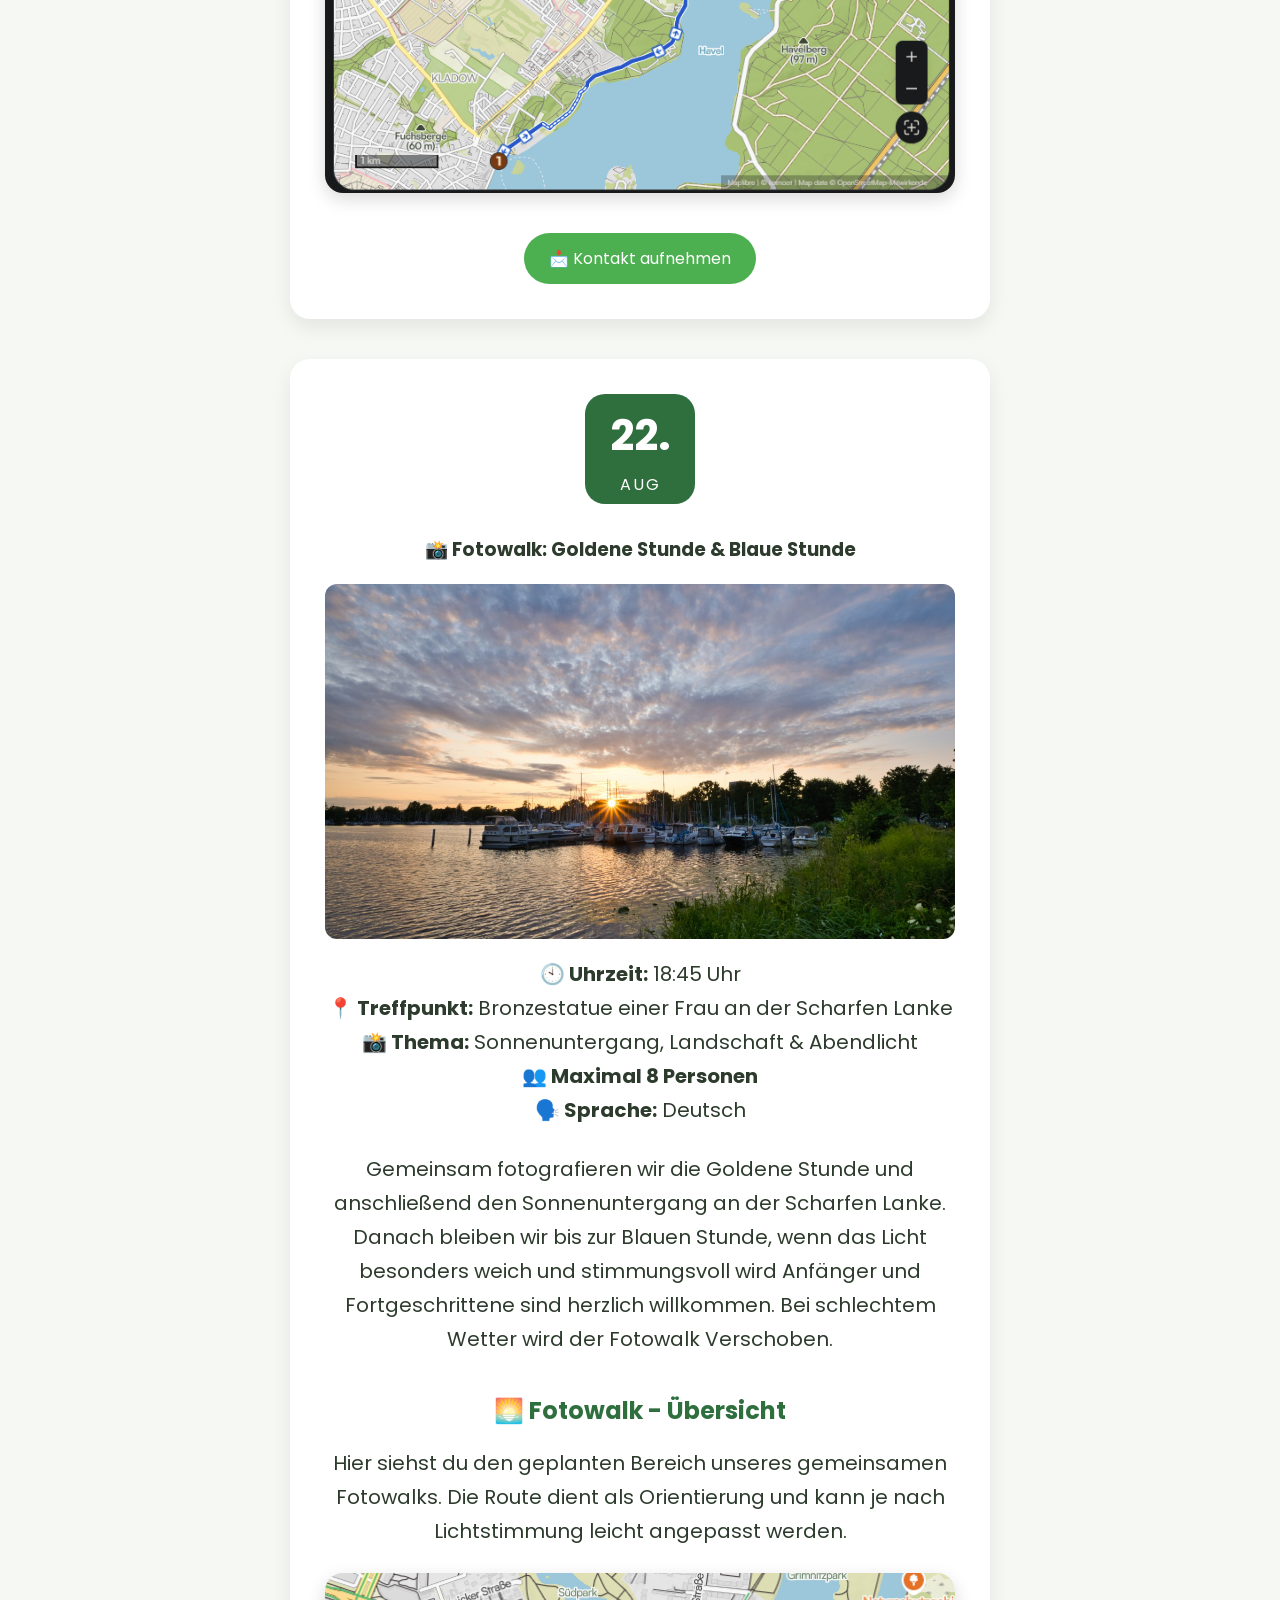
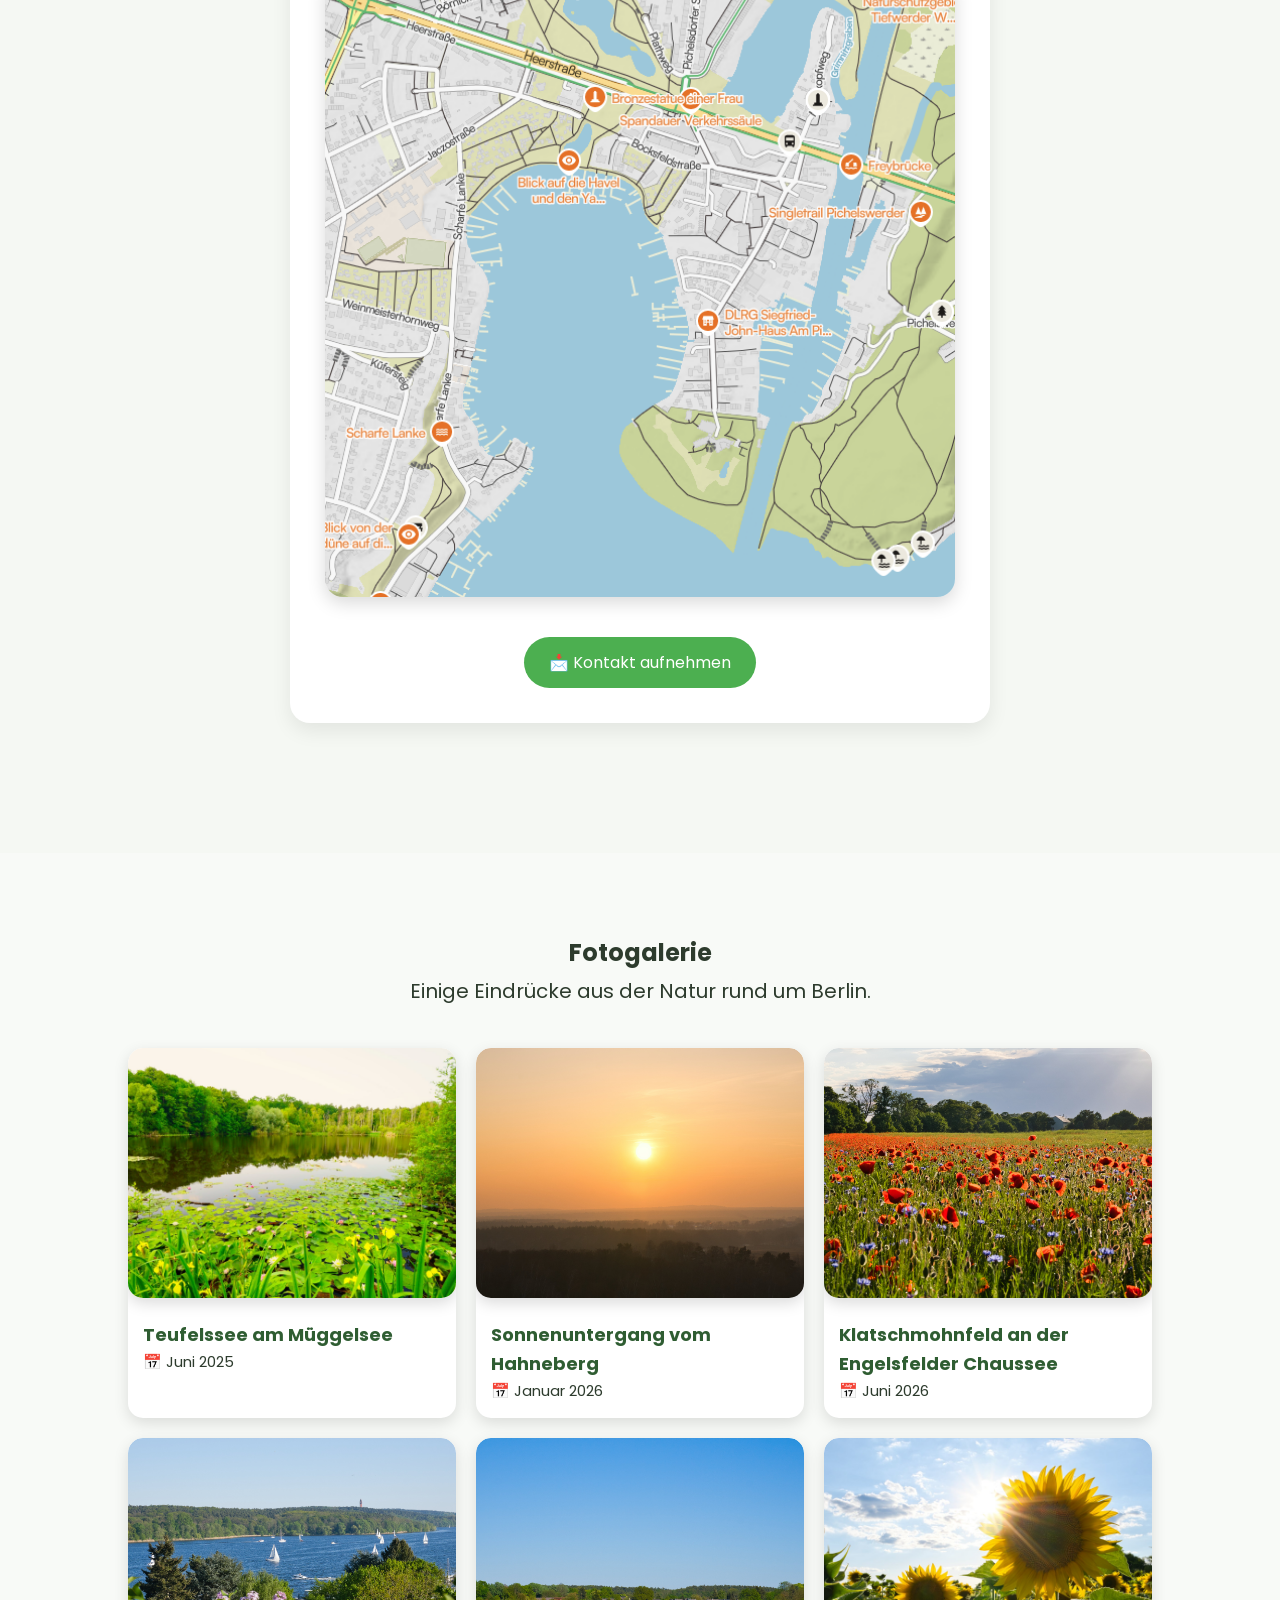
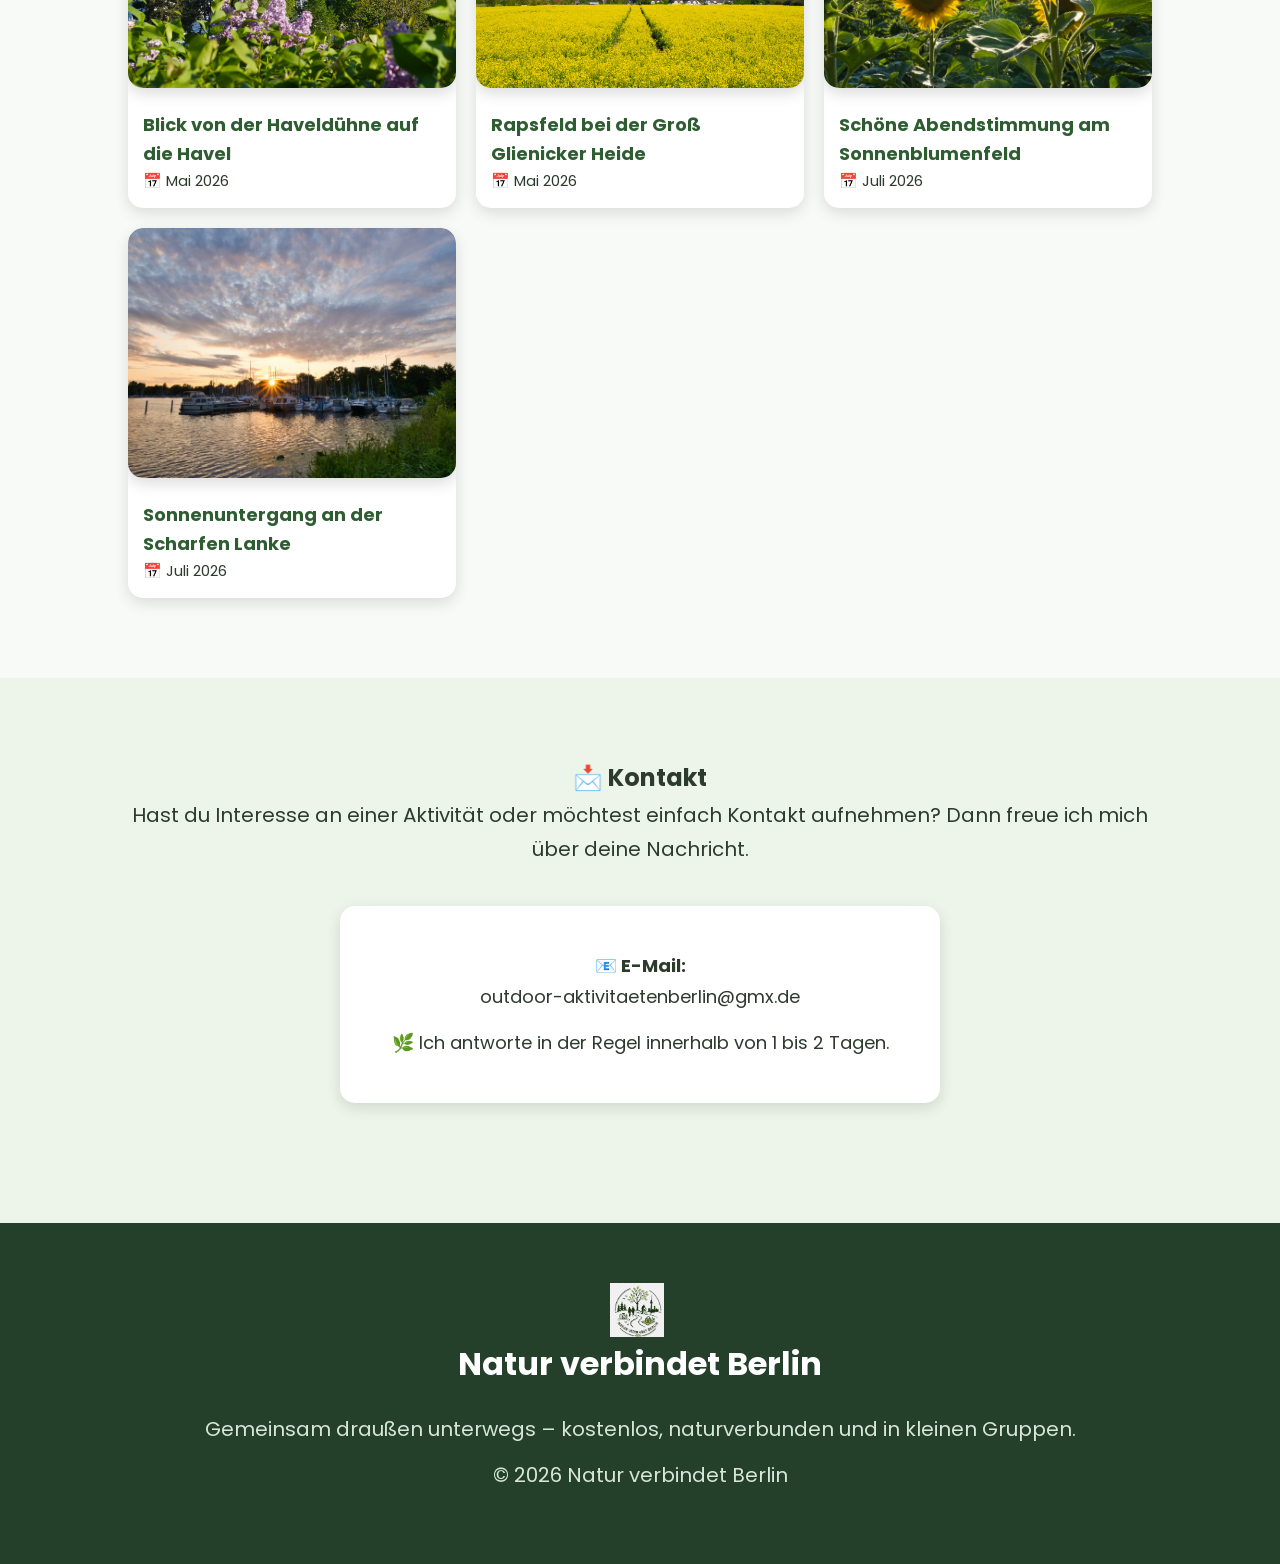
==== commit 542e7561: "Add files via upload" ====
--- a/index.html
+++ b/index.html
@@ -273,6 +273,11 @@
         <div class="infos">
             <h3>📸 Fotowalk: Goldene Stunde & Blaue Stunde</h3>
 
+            <img src="bilder/sonnenuntergang-scharfe-lanke.jpg"
+     alt="Sonnenuntergang an der Scharfen Lanke"
+     class="titelbild-fotowalk"
+     onclick="bildAnzeigen(this)">
+
             <p><strong>🕙 Uhrzeit:</strong> 18:45 Uhr</p>
 
             <p><strong>📍 Treffpunkt:</strong> Bronzestatue einer Frau an der Scharfen Lanke</p>
@@ -381,6 +386,15 @@
 
 </div>
 
+<div class="foto">
+<img src="bilder/sonnenuntergang-scharfe-lanke.jpg" alt="sonnenuntergang-scharfe-lanke" onclick="bildAnzeigen(this)">
+
+<p>
+    <strong> Sonnenuntergang an der Scharfen Lanke</strong><br>
+    📅 Juli 2026
+</p>
+
+</div>
 
 
 </section>
--- a/style.css
+++ b/style.css
@@ -513,6 +513,15 @@
 
 }
 
+.titelbild-fotowalk {
+    width: 100%;
+    max-width: 650px;
+    display: block;
+    margin: 18px auto;
+    border-radius: 12px;
+    cursor: pointer;
+}
+
 .tourkarte-link{
 
     display:block;
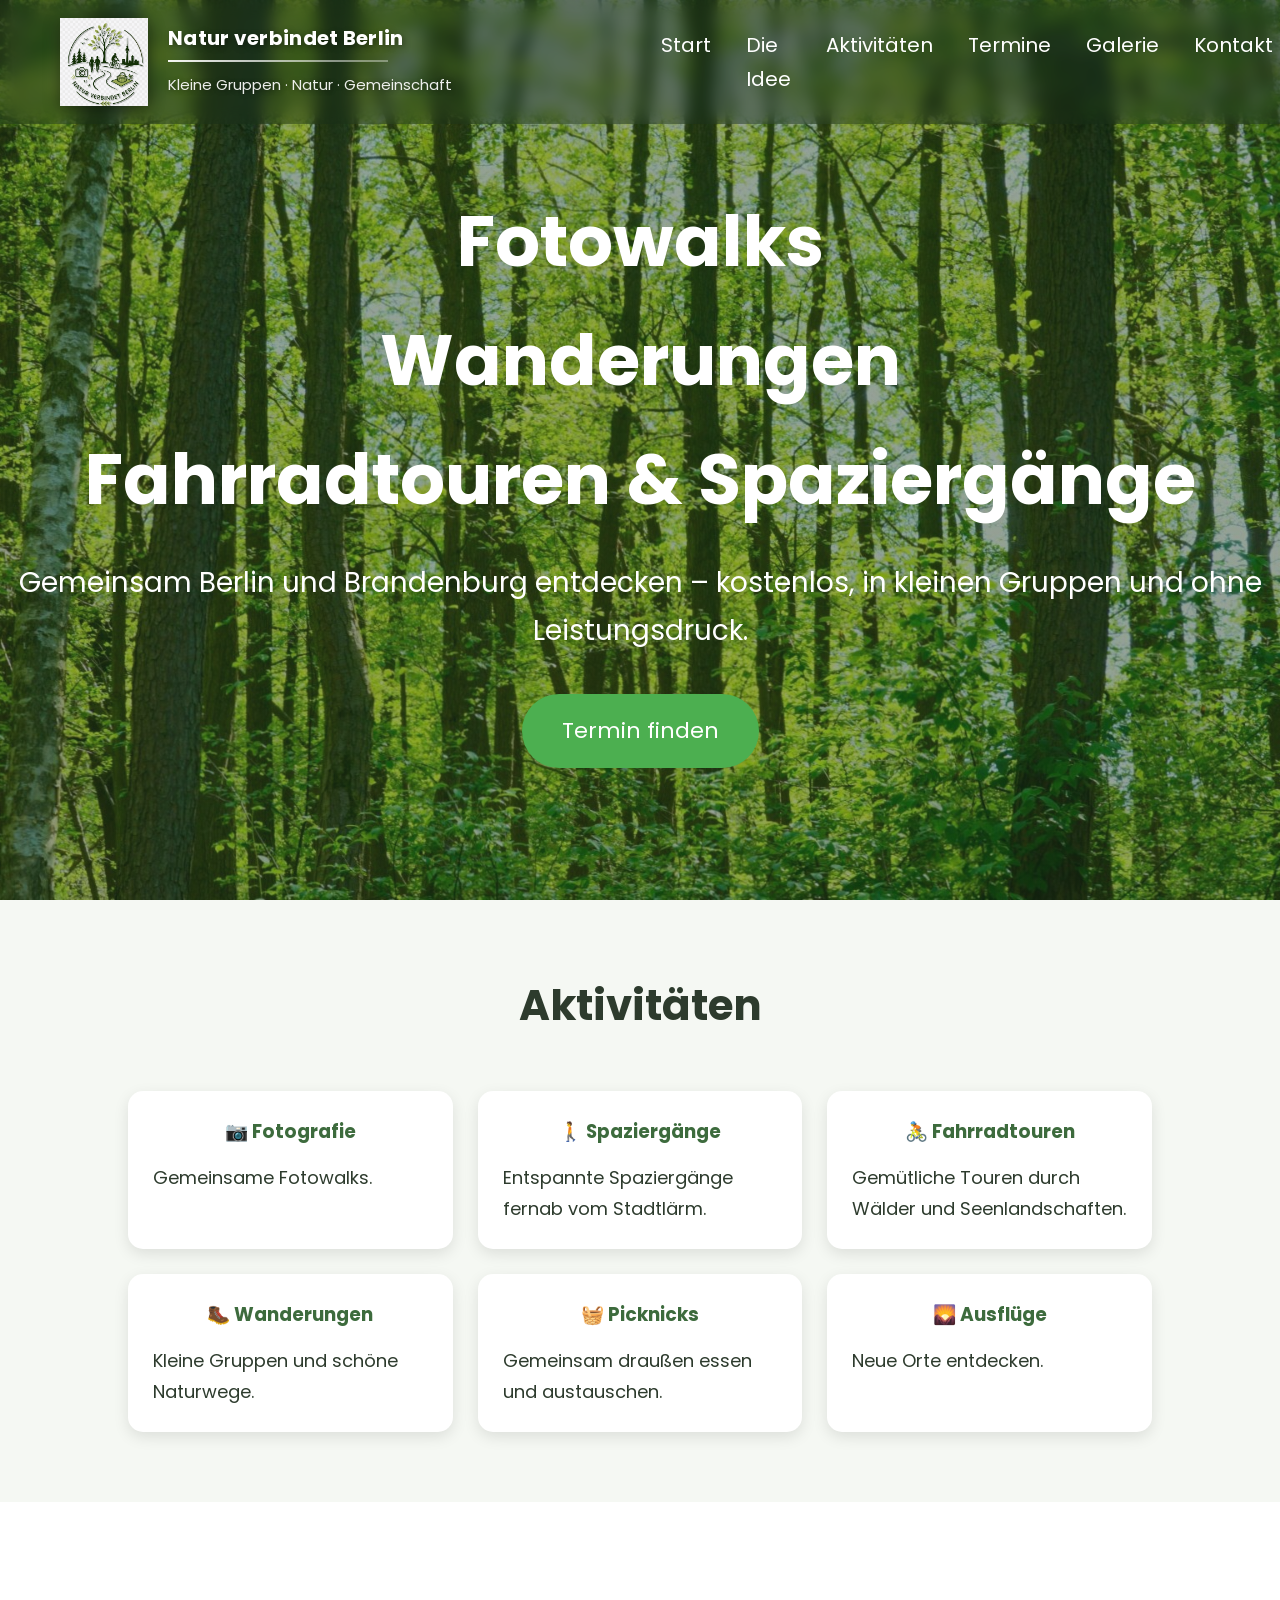
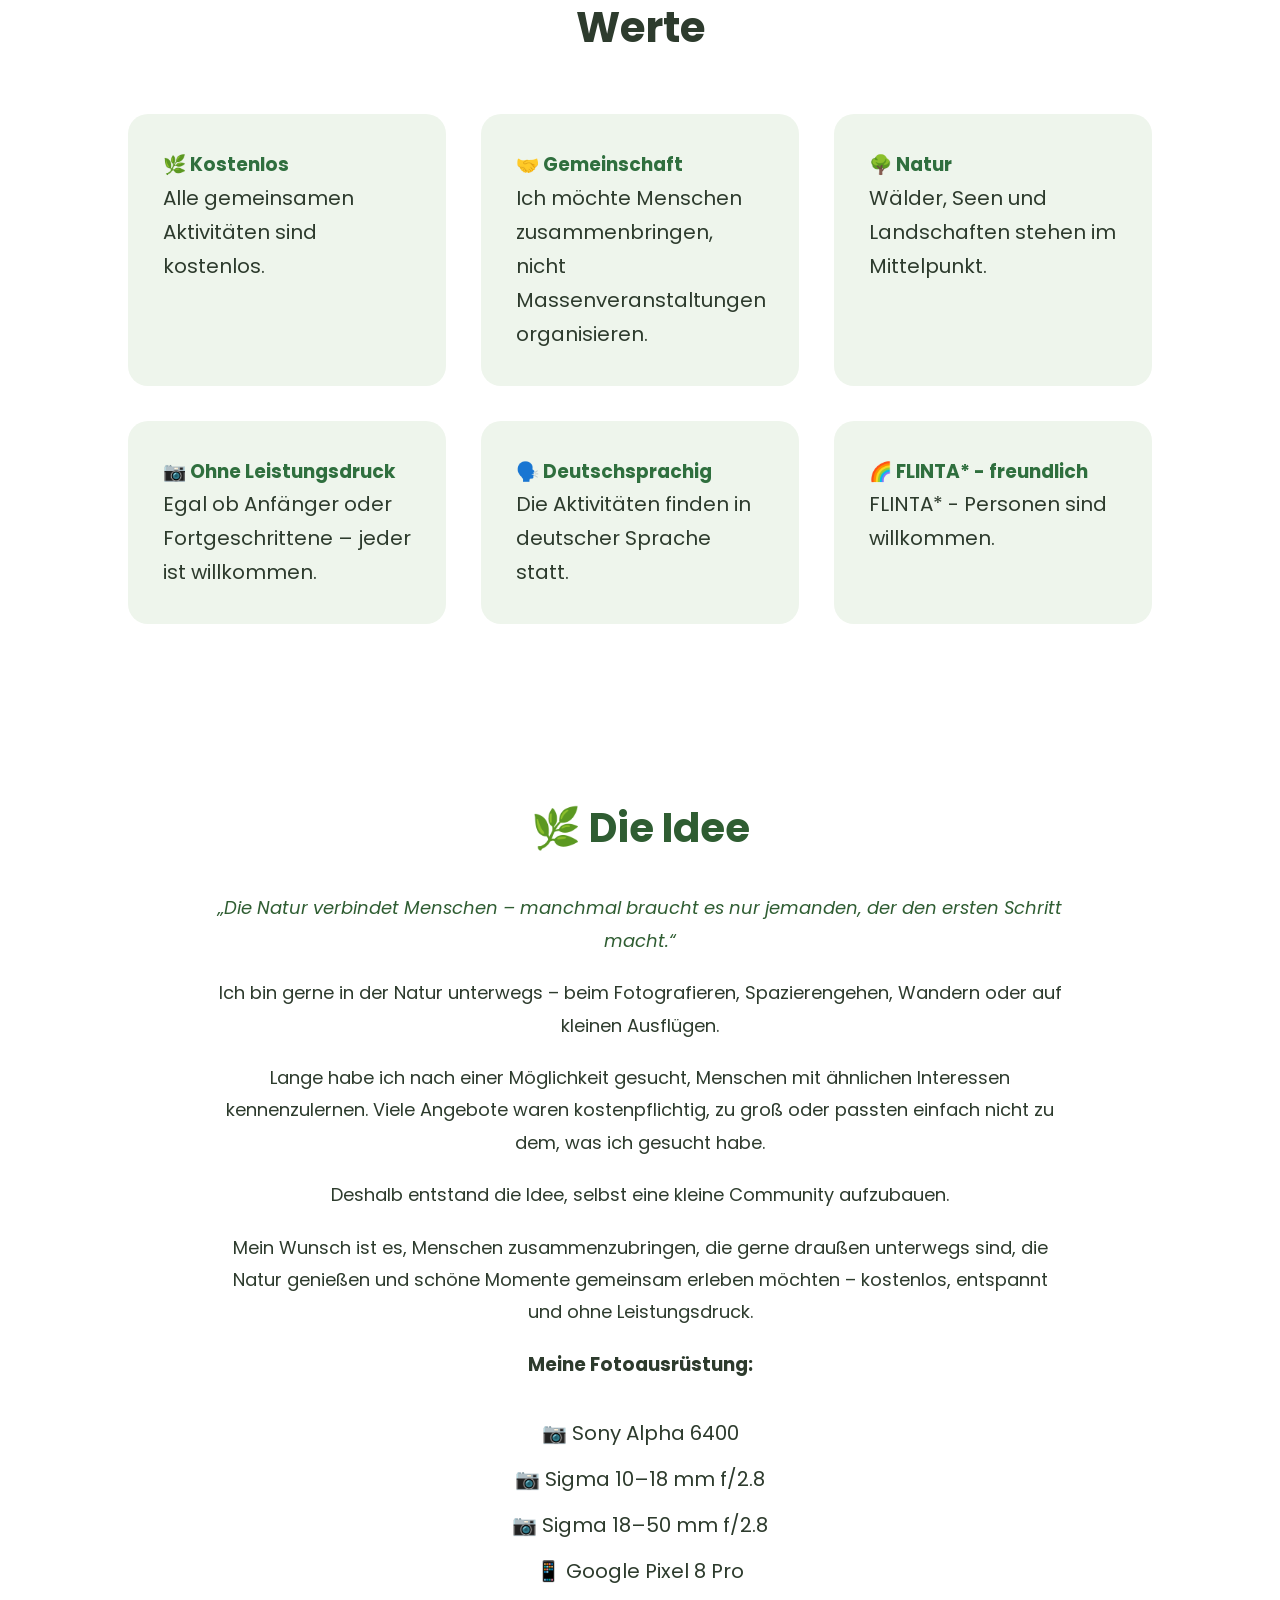
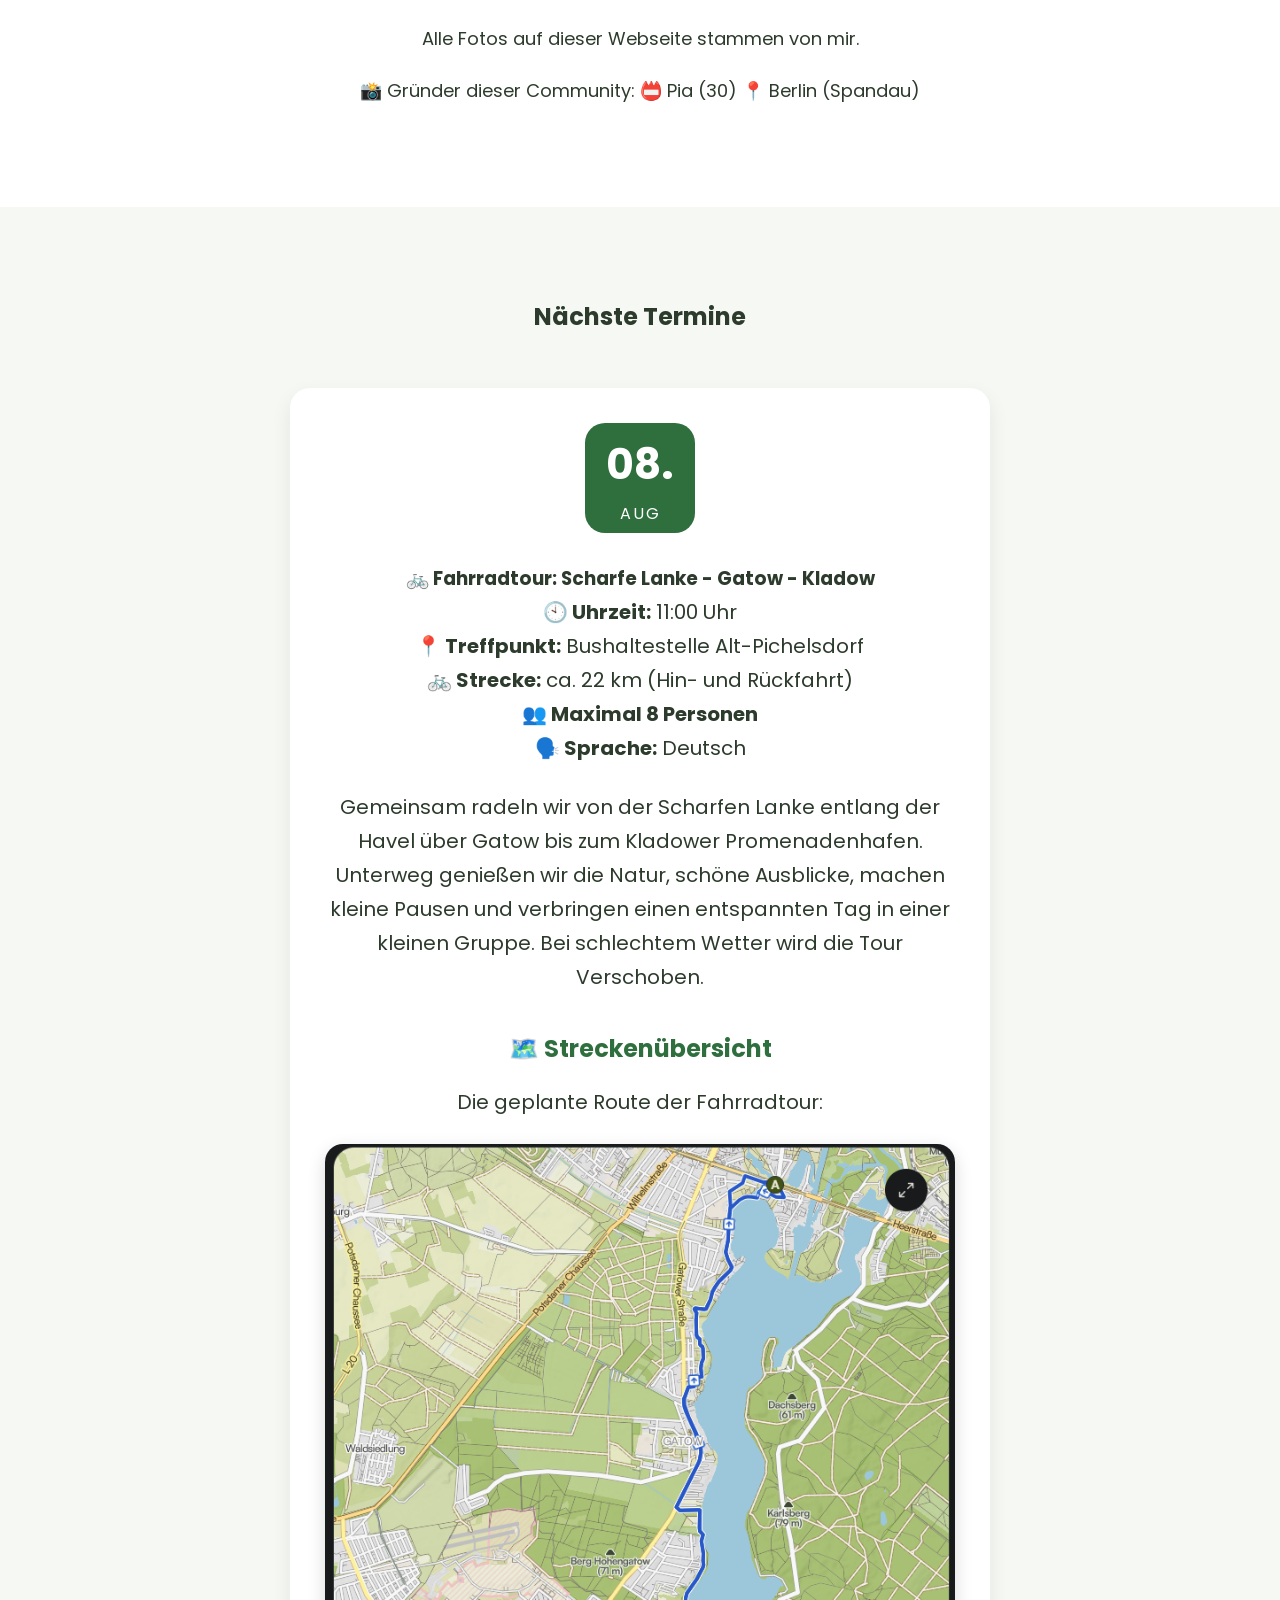
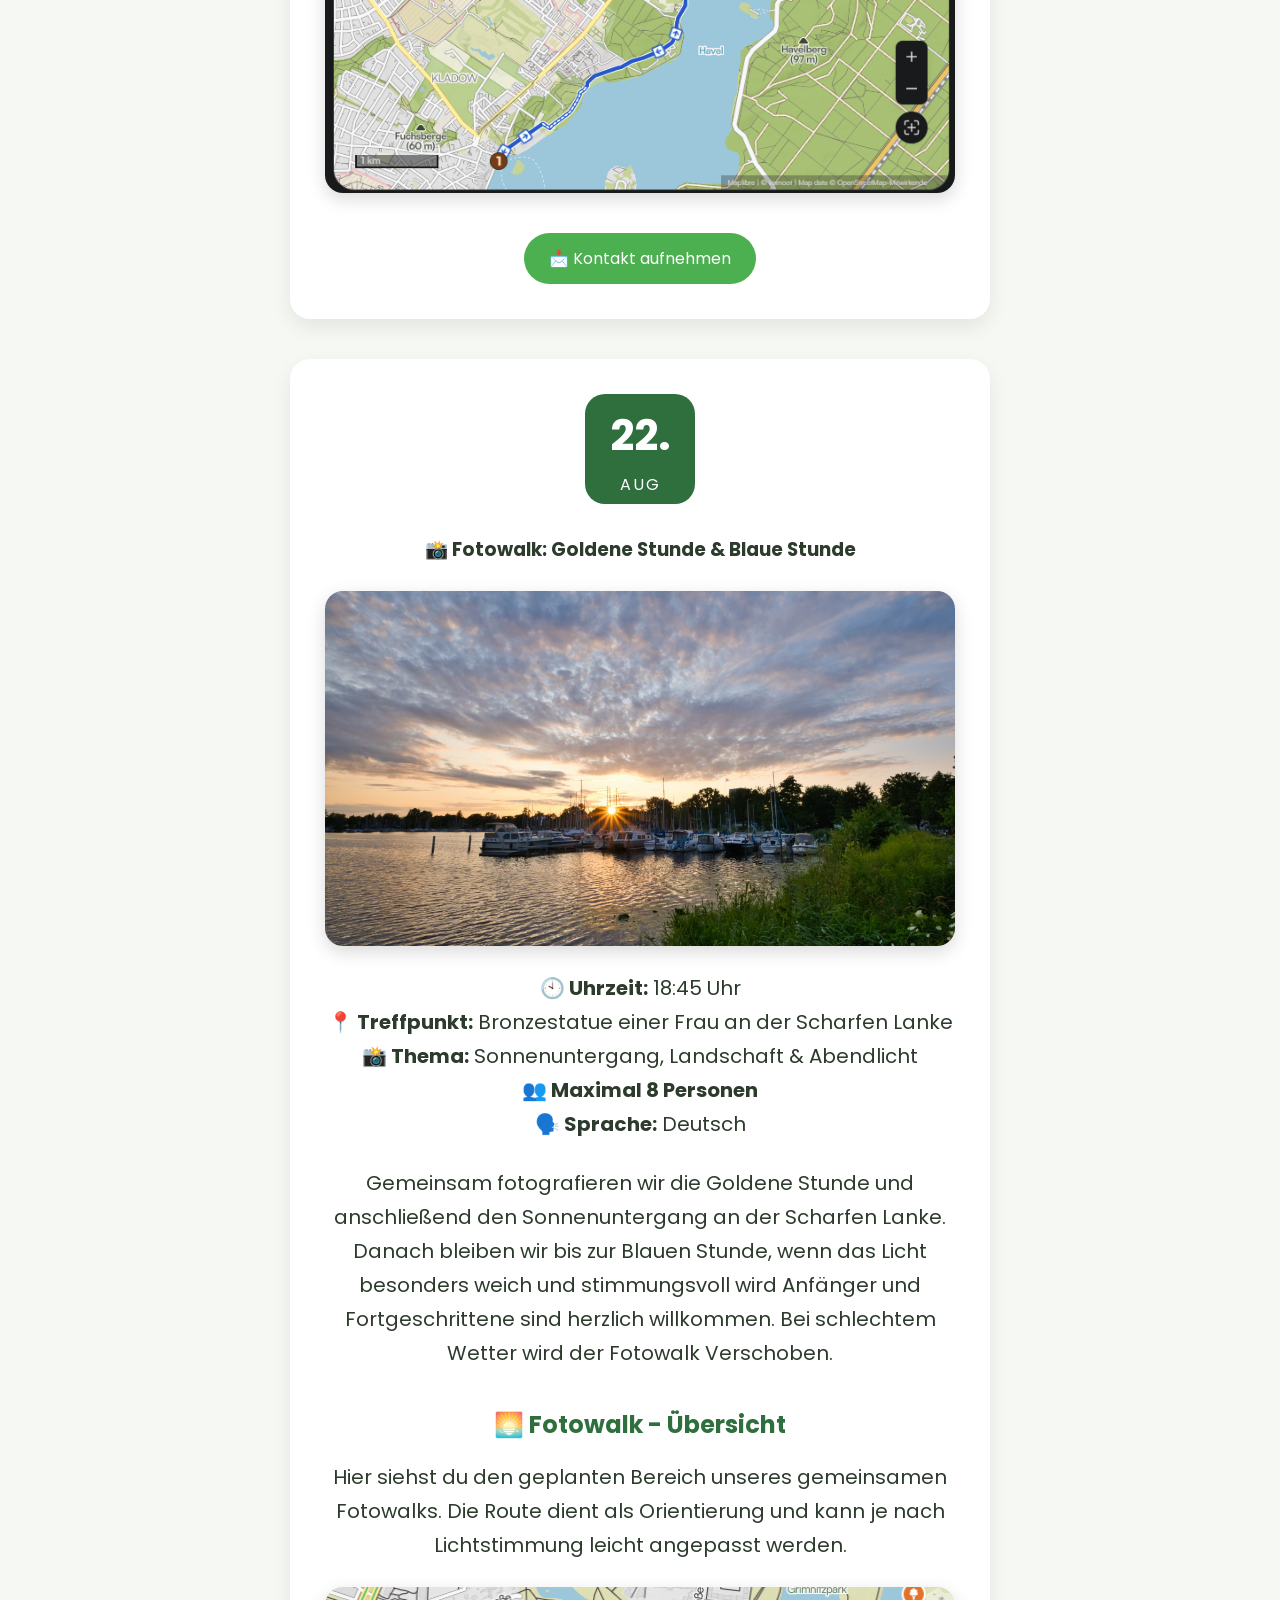
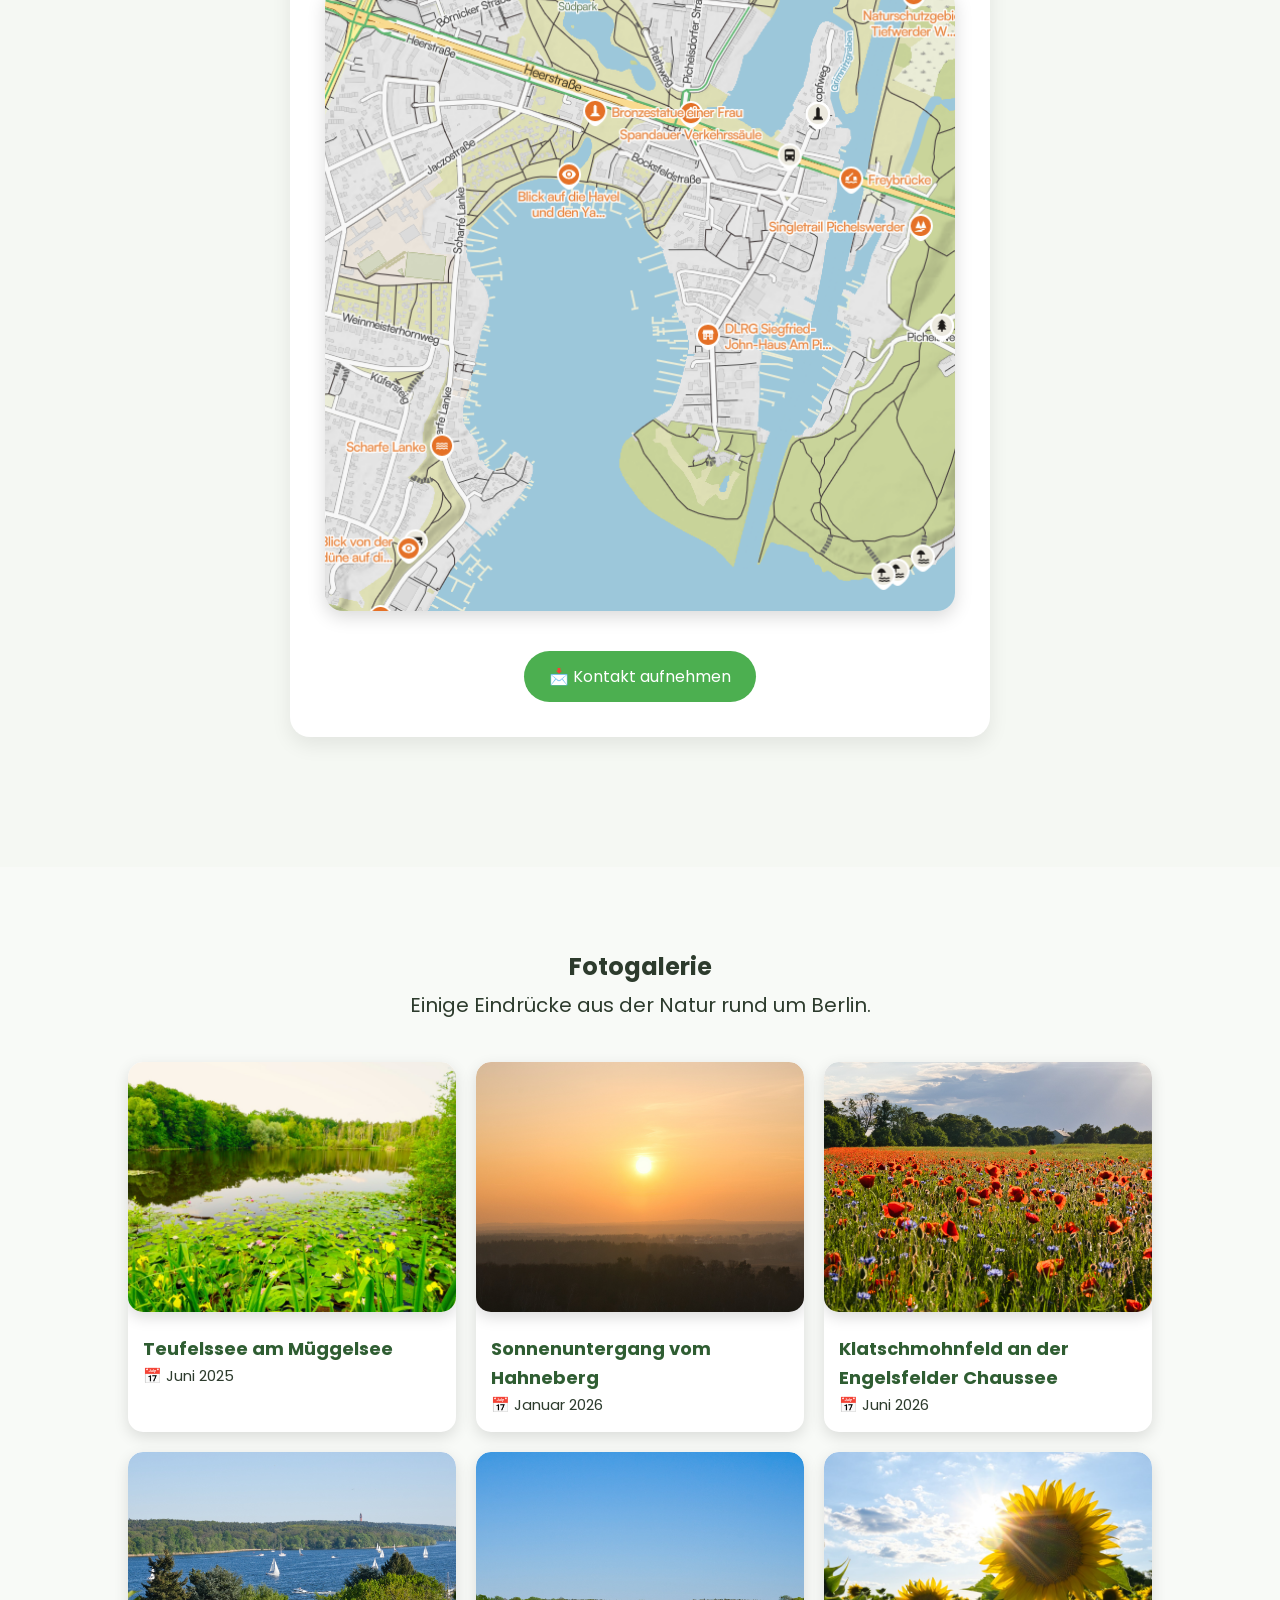
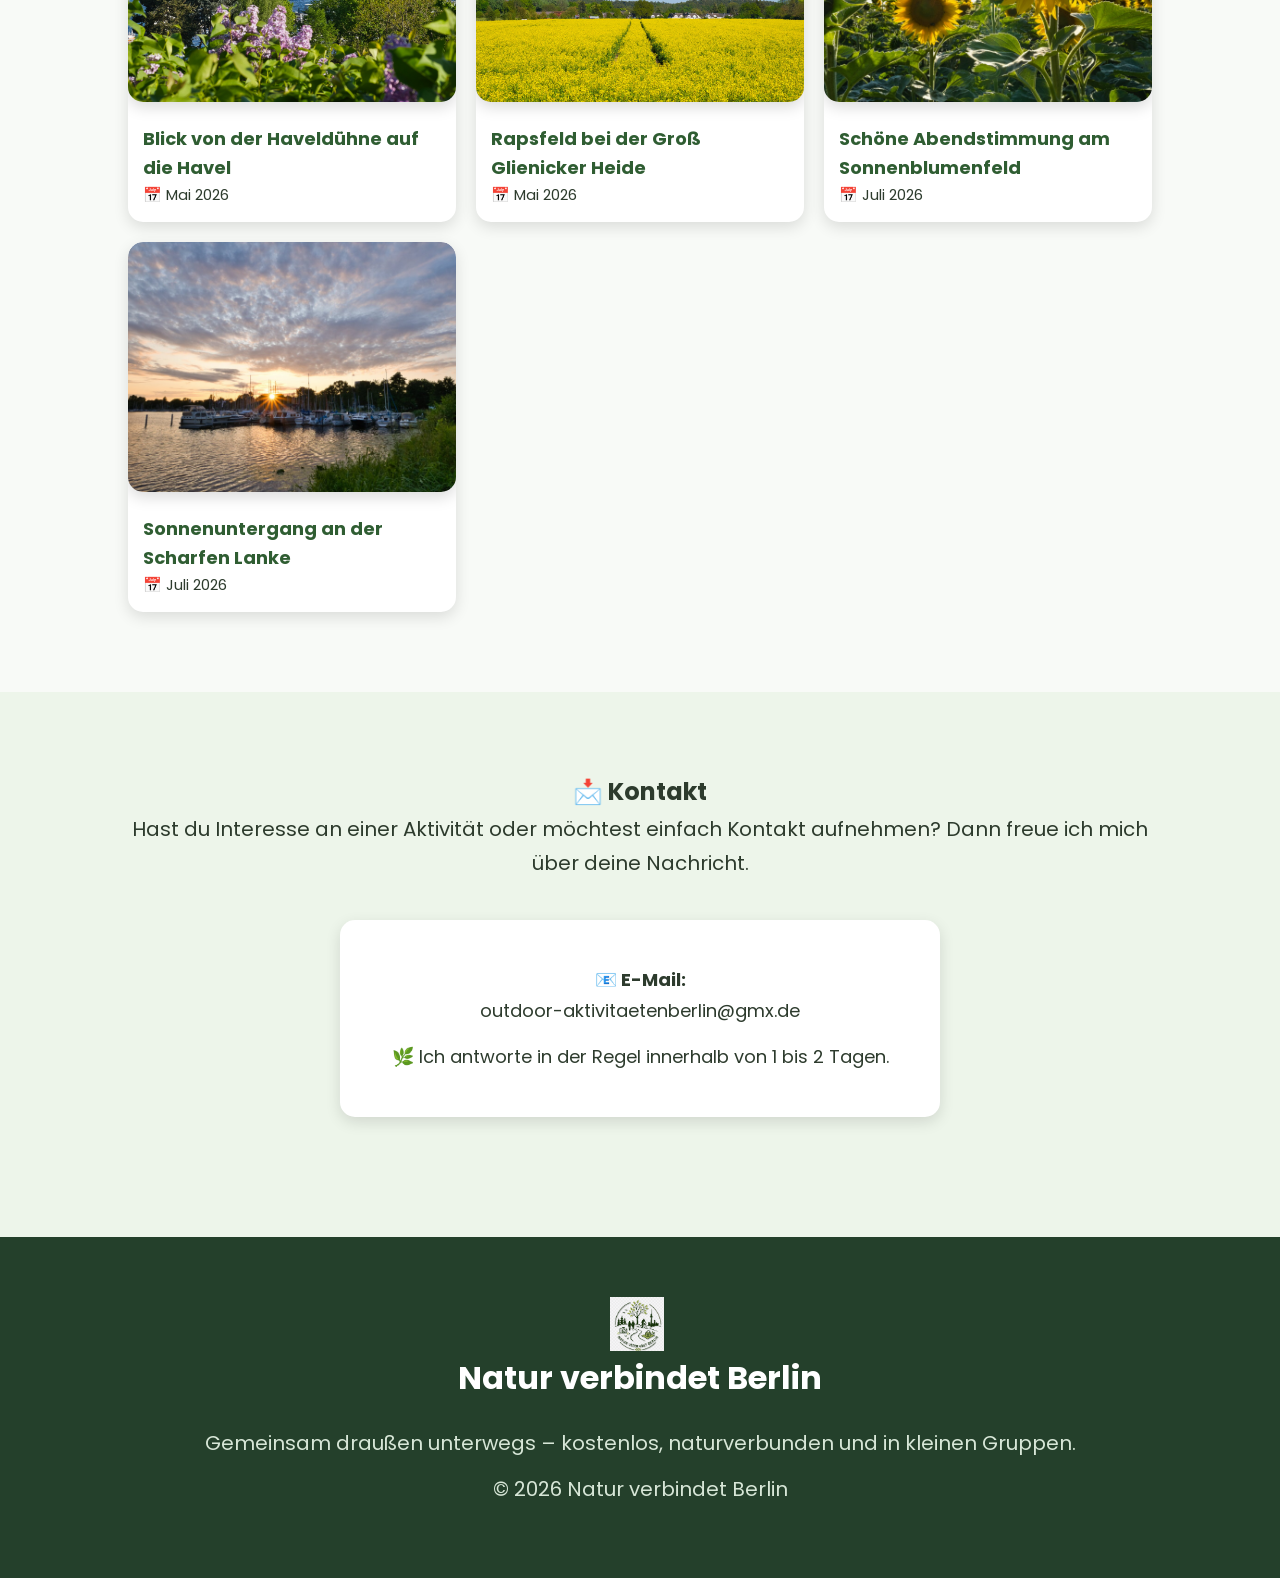
==== commit 191a1879: "Add files via upload" ====
--- a/index.html
+++ b/index.html
@@ -275,7 +275,7 @@
 
             <img src="bilder/sonnenuntergang-scharfe-lanke.jpg"
      alt="Sonnenuntergang an der Scharfen Lanke"
-     class="titelbild-fotowalk"
+     class="tourkarte"
      onclick="bildAnzeigen(this)">
 
             <p><strong>🕙 Uhrzeit:</strong> 18:45 Uhr</p>
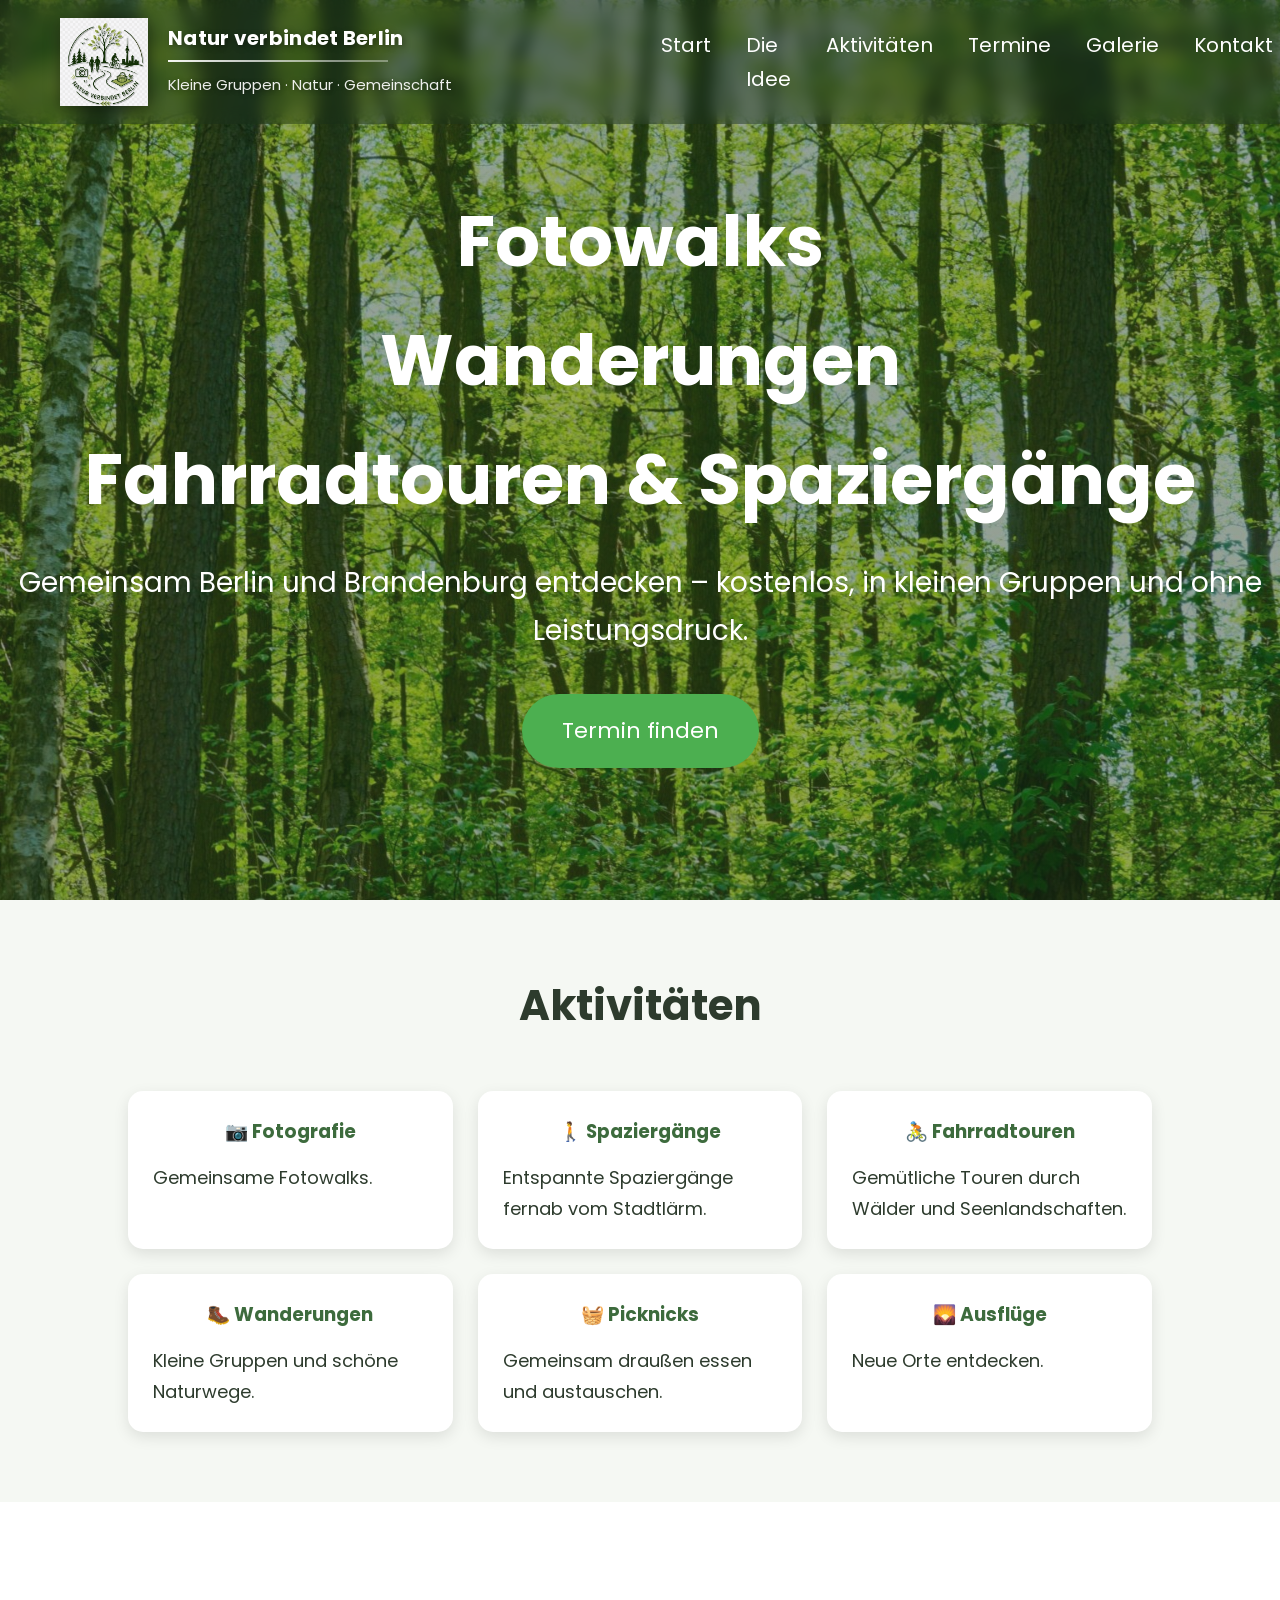
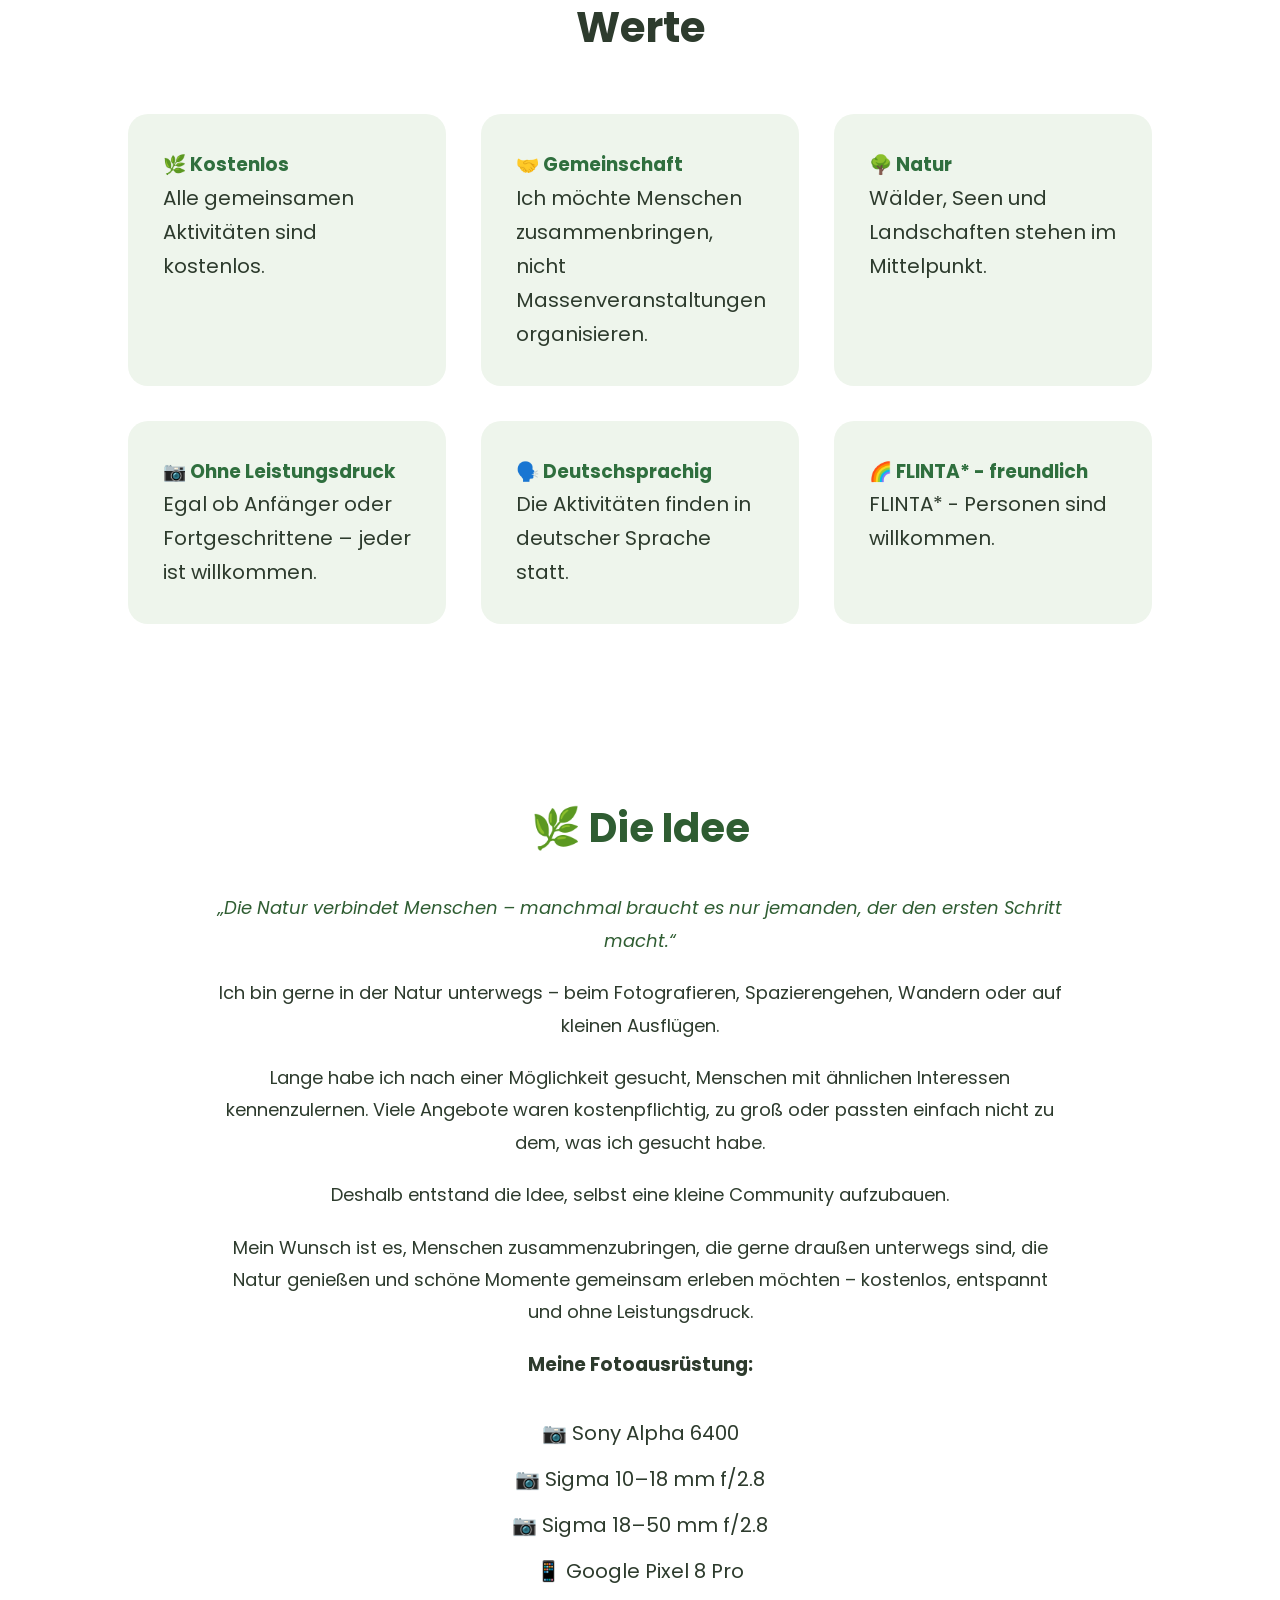
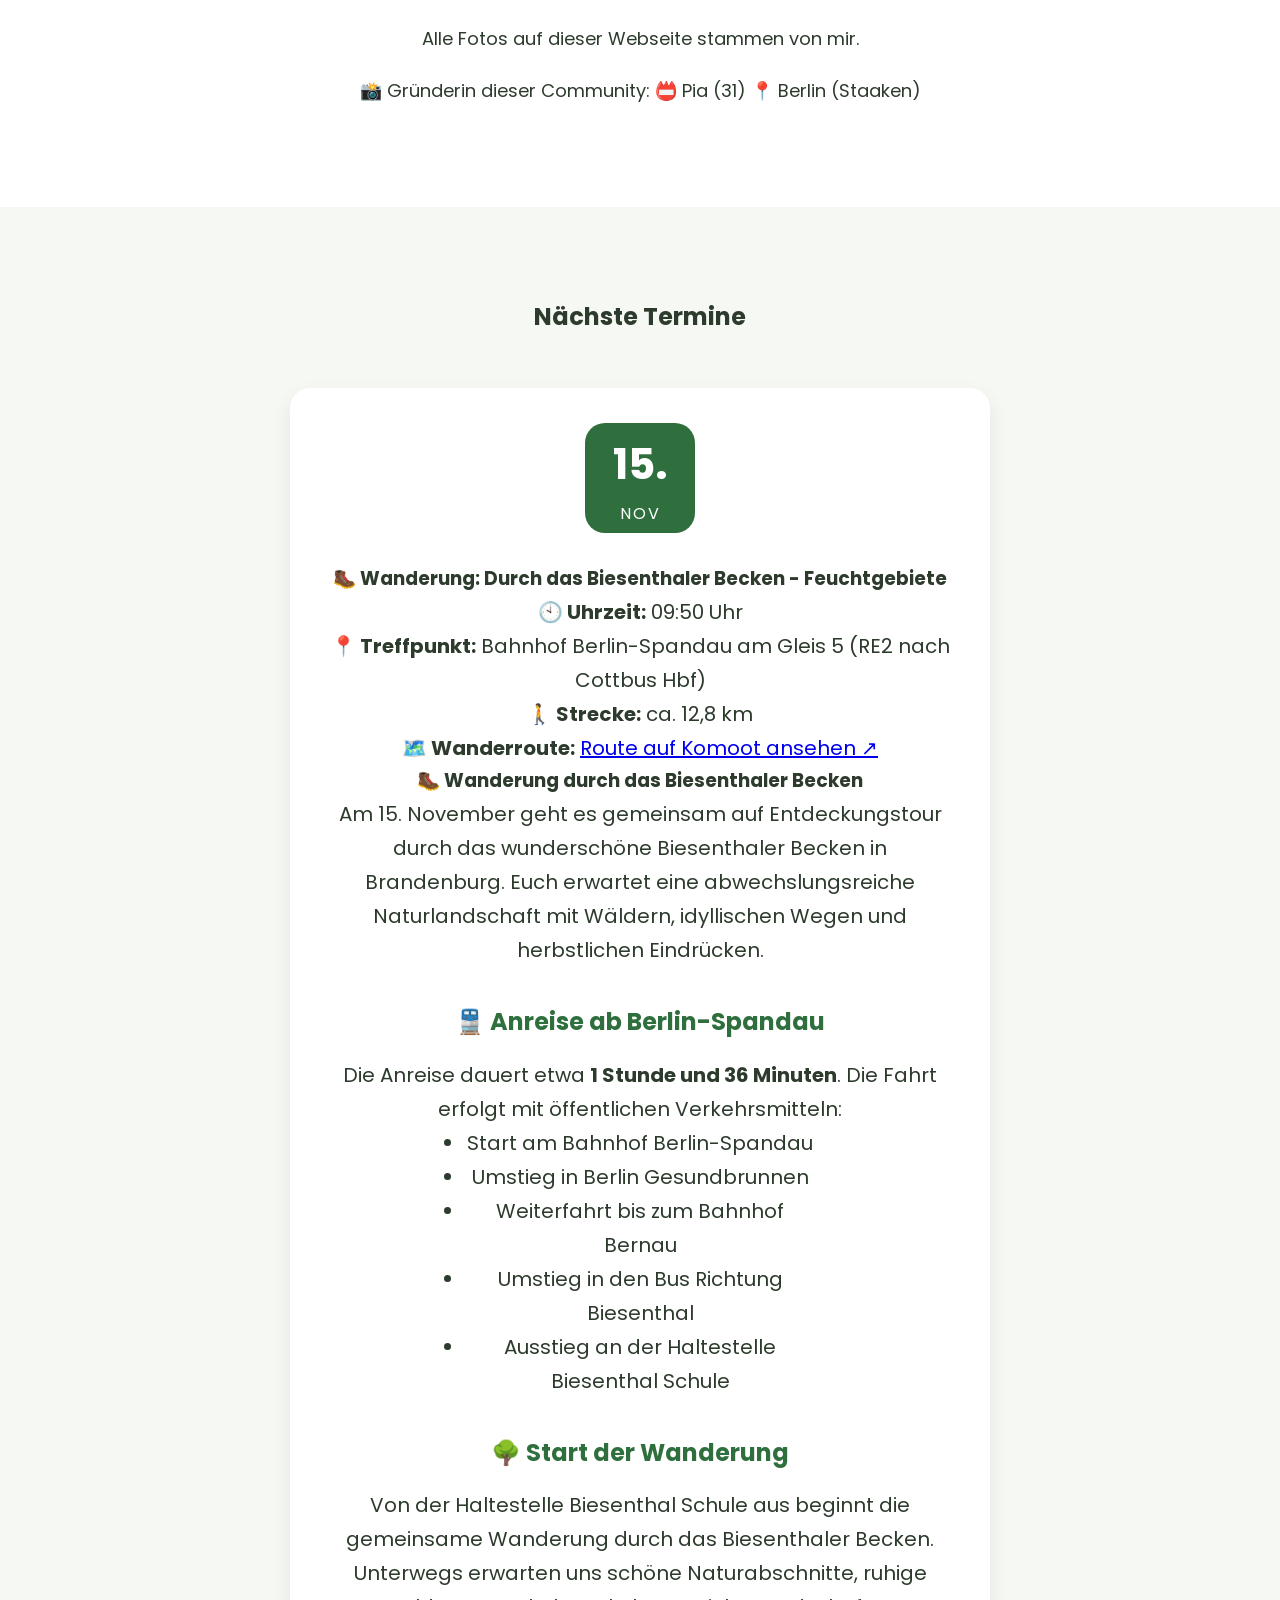
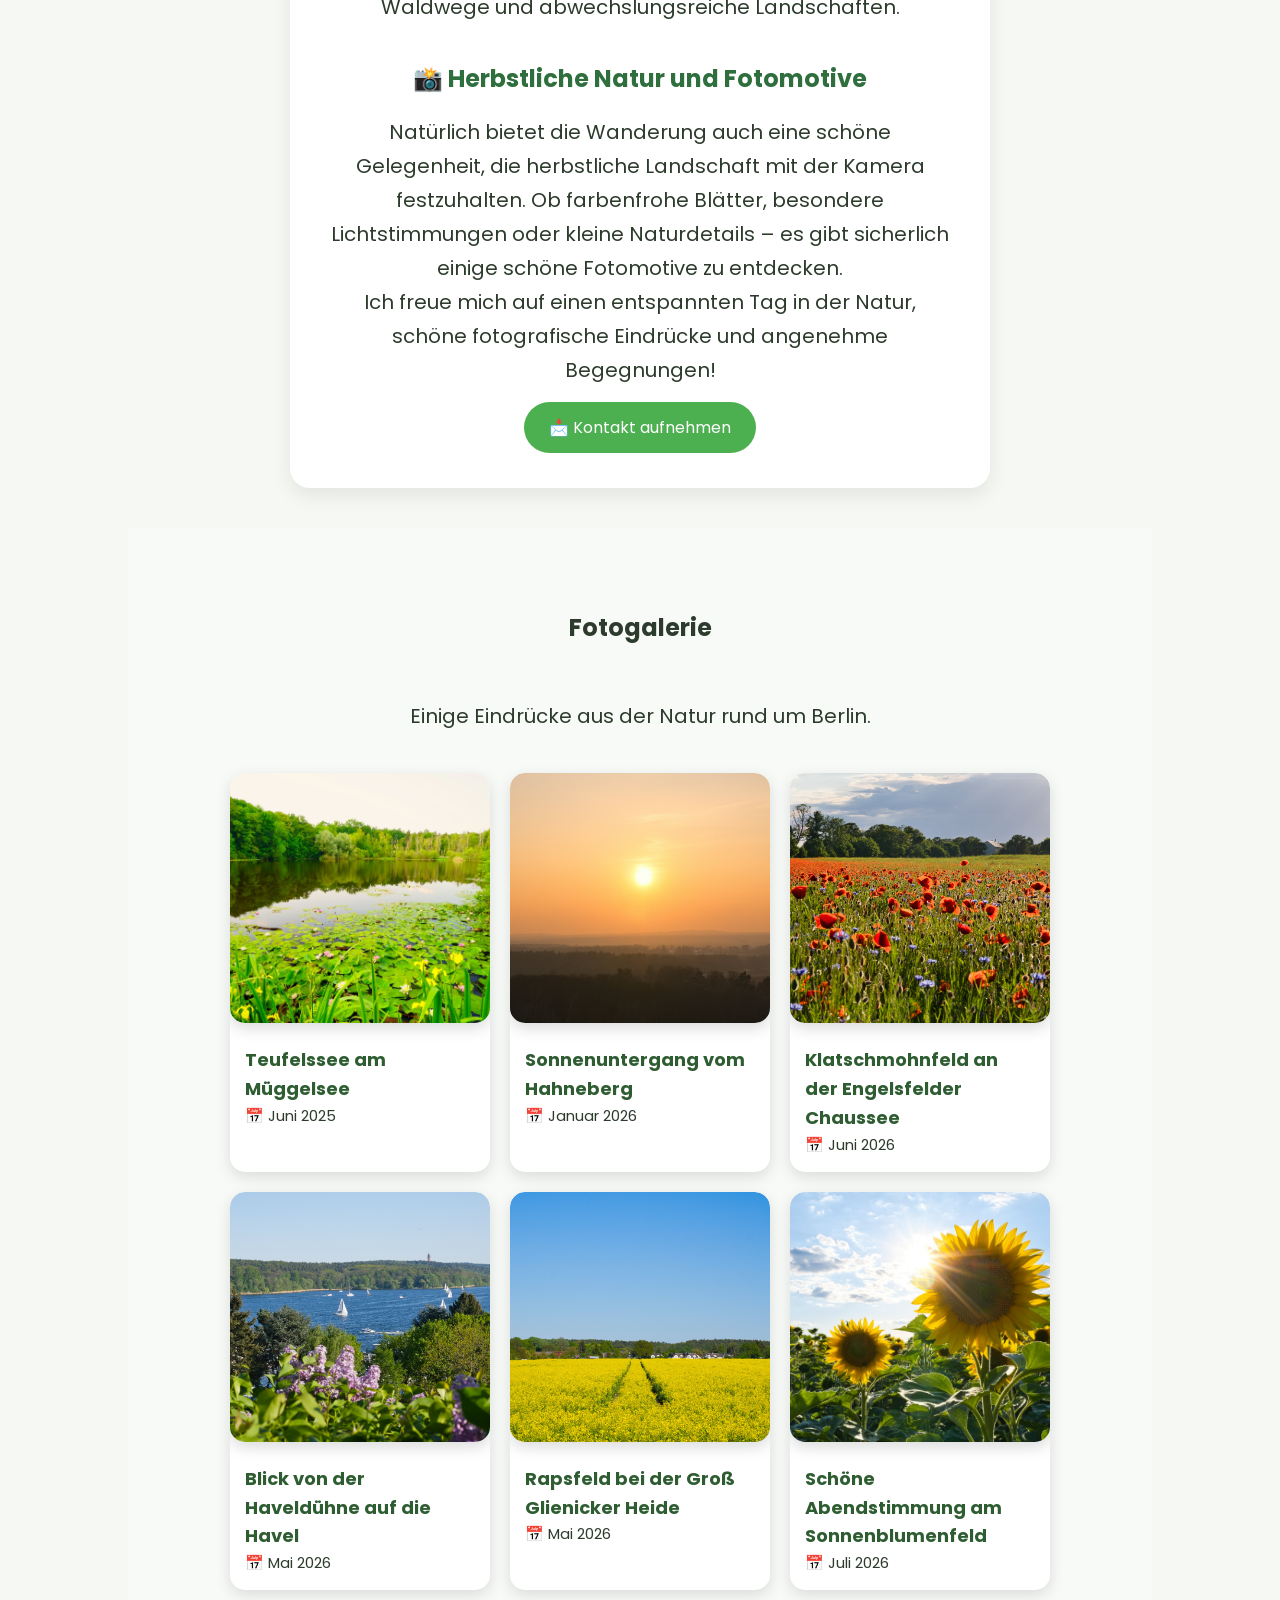
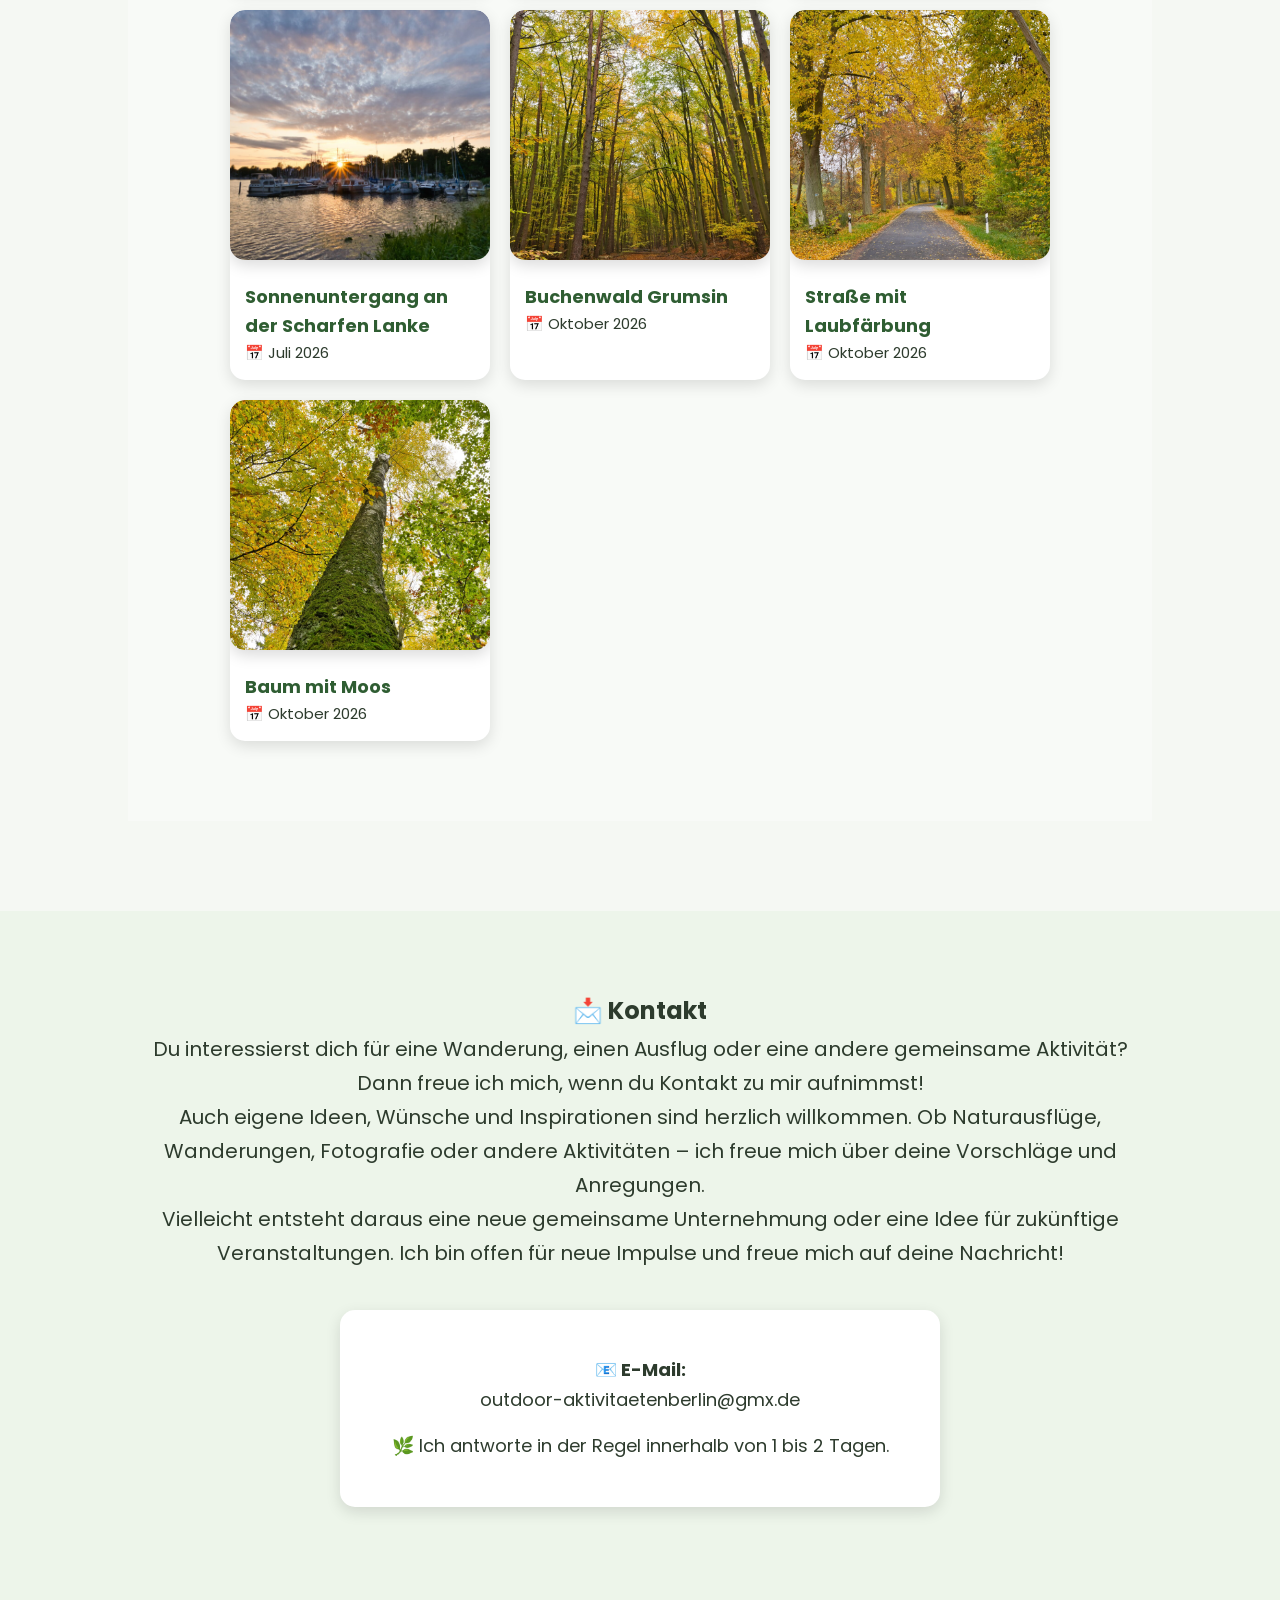
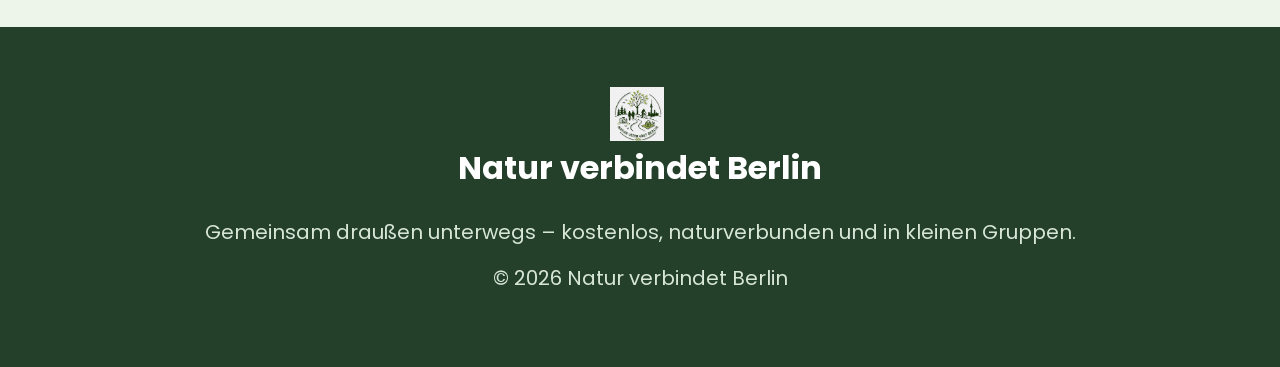
==== commit b13ae3bc: "Add files via upload" ====
--- a/index.html
+++ b/index.html
@@ -207,7 +207,7 @@
 </p>
 
 <p>
-📸 Gründer dieser Community: 📛 Pia (30) 📍  Berlin (Spandau)
+📸 Gründerin dieser Community: 📛 Pia (31) 📍  Berlin (Staaken)
 </p>
 
 </section>
@@ -219,41 +219,85 @@
     <div class="termin">
 
         <div class="datum">
-            <span class="tag">08.</span>
-            <span class="monat">AUG</span>
+            <span class="tag">15.</span>
+            <span class="monat">NOV</span>
         </div>
 
         <div class="infos">
-            <h3>🚲 Fahrradtour: Scharfe Lanke - Gatow - Kladow</h3>
-
-            <p><strong>🕙 Uhrzeit:</strong> 11:00 Uhr</p>
-
-            <p><strong>📍 Treffpunkt:</strong> Bushaltestelle Alt-Pichelsdorf</p>
-
-            <p><strong>🚲 Strecke:</strong> ca. 22 km (Hin- und Rückfahrt)</p>
-
-            <p><strong>👥 Maximal 8 Personen</strong></p>
-
-            <p><strong>🗣️ Sprache:</strong> Deutsch</p>
-
-            <p class="termin-beschreibung">
-                Gemeinsam radeln wir von der Scharfen Lanke entlang der Havel
-                über Gatow bis zum Kladower Promenadenhafen.
-                Unterweg genießen wir die Natur, schöne Ausblicke,
-                machen kleine Pausen und verbringen einen entspannten Tag
-                in einer kleinen Gruppe.
-                Bei schlechtem Wetter wird die Tour Verschoben.</p>
-
-<h4>🗺️ Streckenübersicht</h4>
-
-<p>
-Die geplante Route der Fahrradtour:
-</p>
-
-    <img src="bilder/radtour-kladow.png"
-     alt="Streckenverlauf der Fahrradtour"
-     class="tourkarte"
-     onclick="bildAnzeigen(this)">
+            <h3>🥾 Wanderung:  Durch das Biesenthaler Becken - Feuchtgebiete</h3>
+
+            <p><strong>🕙 Uhrzeit:</strong> 09:50 Uhr</p>
+
+            <p><strong>📍 Treffpunkt:</strong> Bahnhof Berlin-Spandau am Gleis 5 (RE2 nach Cottbus Hbf)</p>
+
+            <p><strong>🚶 Strecke:</strong> ca. 12,8 km</p>
+
+            <p>
+    <strong>🗺️ Wanderroute:</strong>
+    <a href="https://www.komoot.com/de-de/tour/3384012647?share_token=aoHGAXIl11c0gJ66Sm4r01lKnV5PTVFhs2kic6NbBnle7tlU6U&ref=wtd&t_s=referral&t_cid=route_share&t_ref_username=5893502286787"
+       target="_blank"
+       rel="noopener noreferrer">
+        Route auf Komoot ansehen ↗
+    </a>
+</p>
+
+
+           
+<div class="event-description">
+
+    
+    <h3>🥾 Wanderung durch das Biesenthaler Becken</h3>
+
+    <p>
+        Am 15. November geht es gemeinsam auf Entdeckungstour durch
+        das wunderschöne Biesenthaler Becken in Brandenburg.
+        Euch erwartet eine abwechslungsreiche Naturlandschaft mit
+        Wäldern, idyllischen Wegen und herbstlichen Eindrücken.
+    </p>
+
+    <h4>🚆 Anreise ab Berlin-Spandau</h4>
+
+    <p>
+        Die Anreise dauert etwa <strong>1 Stunde und 36 Minuten</strong>.
+        Die Fahrt erfolgt mit öffentlichen Verkehrsmitteln:
+    </p>
+
+    <ul>
+        <li>Start am Bahnhof Berlin-Spandau</li>
+        <li>Umstieg in Berlin Gesundbrunnen</li>
+        <li>Weiterfahrt bis zum Bahnhof Bernau</li>
+        <li>Umstieg in den Bus Richtung Biesenthal</li>
+        <li>Ausstieg an der Haltestelle Biesenthal Schule</li>
+    </ul>
+
+    <h4>🌳 Start der Wanderung</h4>
+
+    <p>
+        Von der Haltestelle Biesenthal Schule aus beginnt die
+        gemeinsame Wanderung durch das Biesenthaler Becken.
+        Unterwegs erwarten uns schöne Naturabschnitte, ruhige
+        Waldwege und abwechslungsreiche Landschaften.
+    </p>
+
+    <h4>📸 Herbstliche Natur und Fotomotive</h4>
+
+    <p>
+        Natürlich bietet die Wanderung auch eine schöne Gelegenheit,
+        die herbstliche Landschaft mit der Kamera festzuhalten.
+        Ob farbenfrohe Blätter, besondere Lichtstimmungen oder
+        kleine Naturdetails – es gibt sicherlich einige schöne
+        Fotomotive zu entdecken.
+    </p>
+
+    <p>
+        Ich freue mich auf einen entspannten Tag in der Natur,
+        schöne fotografische Eindrücke und angenehme Begegnungen!
+    </p>
+
+
+
+
+</div>
 
             <a href="#kontakt" class="button-klein">
                 📩 Kontakt aufnehmen
@@ -263,60 +307,7 @@
 
     </div>
 
-    <div class="termin">
-
-        <div class="datum">
-            <span class="tag">22.</span>
-            <span class="monat">AUG</span>
-        </div>
-
-        <div class="infos">
-            <h3>📸 Fotowalk: Goldene Stunde & Blaue Stunde</h3>
-
-            <img src="bilder/sonnenuntergang-scharfe-lanke.jpg"
-     alt="Sonnenuntergang an der Scharfen Lanke"
-     class="tourkarte"
-     onclick="bildAnzeigen(this)">
-
-            <p><strong>🕙 Uhrzeit:</strong> 18:45 Uhr</p>
-
-            <p><strong>📍 Treffpunkt:</strong> Bronzestatue einer Frau an der Scharfen Lanke</p>
-
-            <p><strong>📸 Thema:</strong> Sonnenuntergang, Landschaft & Abendlicht</p>
-
-            <p><strong>👥 Maximal 8 Personen</strong></p>
-
-            <p><strong>🗣️ Sprache:</strong> Deutsch</p>
-
-            <p class="termin-beschreibung">
-                Gemeinsam fotografieren wir die Goldene Stunde und
-                anschließend den Sonnenuntergang an der Scharfen Lanke.
-                Danach bleiben wir bis zur Blauen Stunde, wenn das Licht
-                besonders weich und stimmungsvoll wird
-                Anfänger und Fortgeschrittene sind herzlich willkommen.
-                Bei schlechtem Wetter wird der Fotowalk Verschoben.</p>
-
-<h4>🌅 Fotowalk - Übersicht</h4>
-
-<p>
-Hier siehst du den geplanten Bereich unseres gemeinsamen Fotowalks.
-Die Route dient als Orientierung und kann je nach Lichtstimmung leicht angepasst werden.
-</p>
-
-    <img src="bilder/fotowalk-scharfe-lanke.png"
-     alt="Streckenverlauf der Fahrradtour"
-     class="tourkarte"
-     onclick="bildAnzeigen(this)">
-
-            <a href="#kontakt" class="button-klein">
-                📩 Kontakt aufnehmen
-            </a>
-
-        </div>
-
-    </div>
-
-</section>
+    
 
 <section class="galerie" id="galerie">
 
@@ -396,6 +387,35 @@
 
 </div>
 
+<div class="foto">
+<img src="bilder/Buchenwald Grumsin.jpg" alt="Buchenwald Grumsin" onclick="bildAnzeigen(this)">
+
+<p>
+    <strong> Buchenwald Grumsin</strong><br>
+    📅 Oktober 2026
+</p>
+
+</div>
+
+<div class="foto">
+<img src="bilder/Straße mit Laubfärbung.jpg" alt="Straße mit Laubfärbung" onclick="bildAnzeigen(this)">
+
+<p>
+    <strong> Straße mit Laubfärbung</strong><br>
+    📅 Oktober 2026
+</p>
+
+</div>
+
+<div class="foto">
+<img src="bilder/Baum mit Moos.jpg" alt="Baum mit Moos" onclick="bildAnzeigen(this)">
+
+<p>
+    <strong> Baum mit Moos</strong><br>
+    📅 Oktober 2026
+</p>
+
+</div>
 
 </section>
 
@@ -406,9 +426,23 @@
 <h2>📩 Kontakt</h2>
 
 <p>
-Hast du Interesse an einer Aktivität oder möchtest einfach Kontakt aufnehmen?
-Dann freue ich mich über deine Nachricht.
-</p>
+        Du interessierst dich für eine Wanderung, einen Ausflug
+        oder eine andere gemeinsame Aktivität? Dann freue ich
+        mich, wenn du Kontakt zu mir aufnimmst!
+    </p>
+
+    <p>
+        Auch eigene Ideen, Wünsche und Inspirationen sind
+        herzlich willkommen. Ob Naturausflüge, Wanderungen,
+        Fotografie oder andere Aktivitäten – ich freue mich
+        über deine Vorschläge und Anregungen.
+    </p>
+
+    <p>
+        Vielleicht entsteht daraus eine neue gemeinsame
+        Unternehmung oder eine Idee für zukünftige Veranstaltungen.
+        Ich bin offen für neue Impulse und freue mich auf deine Nachricht!
+    </p>
 
 <div class="kontakt-box">
 
--- a/style.css
+++ b/style.css
@@ -513,14 +513,6 @@
 
 }
 
-.titelbild-fotowalk {
-    width: 100%;
-    max-width: 650px;
-    display: block;
-    margin: 18px auto;
-    border-radius: 12px;
-    cursor: pointer;
-}
 
 .tourkarte-link{
 
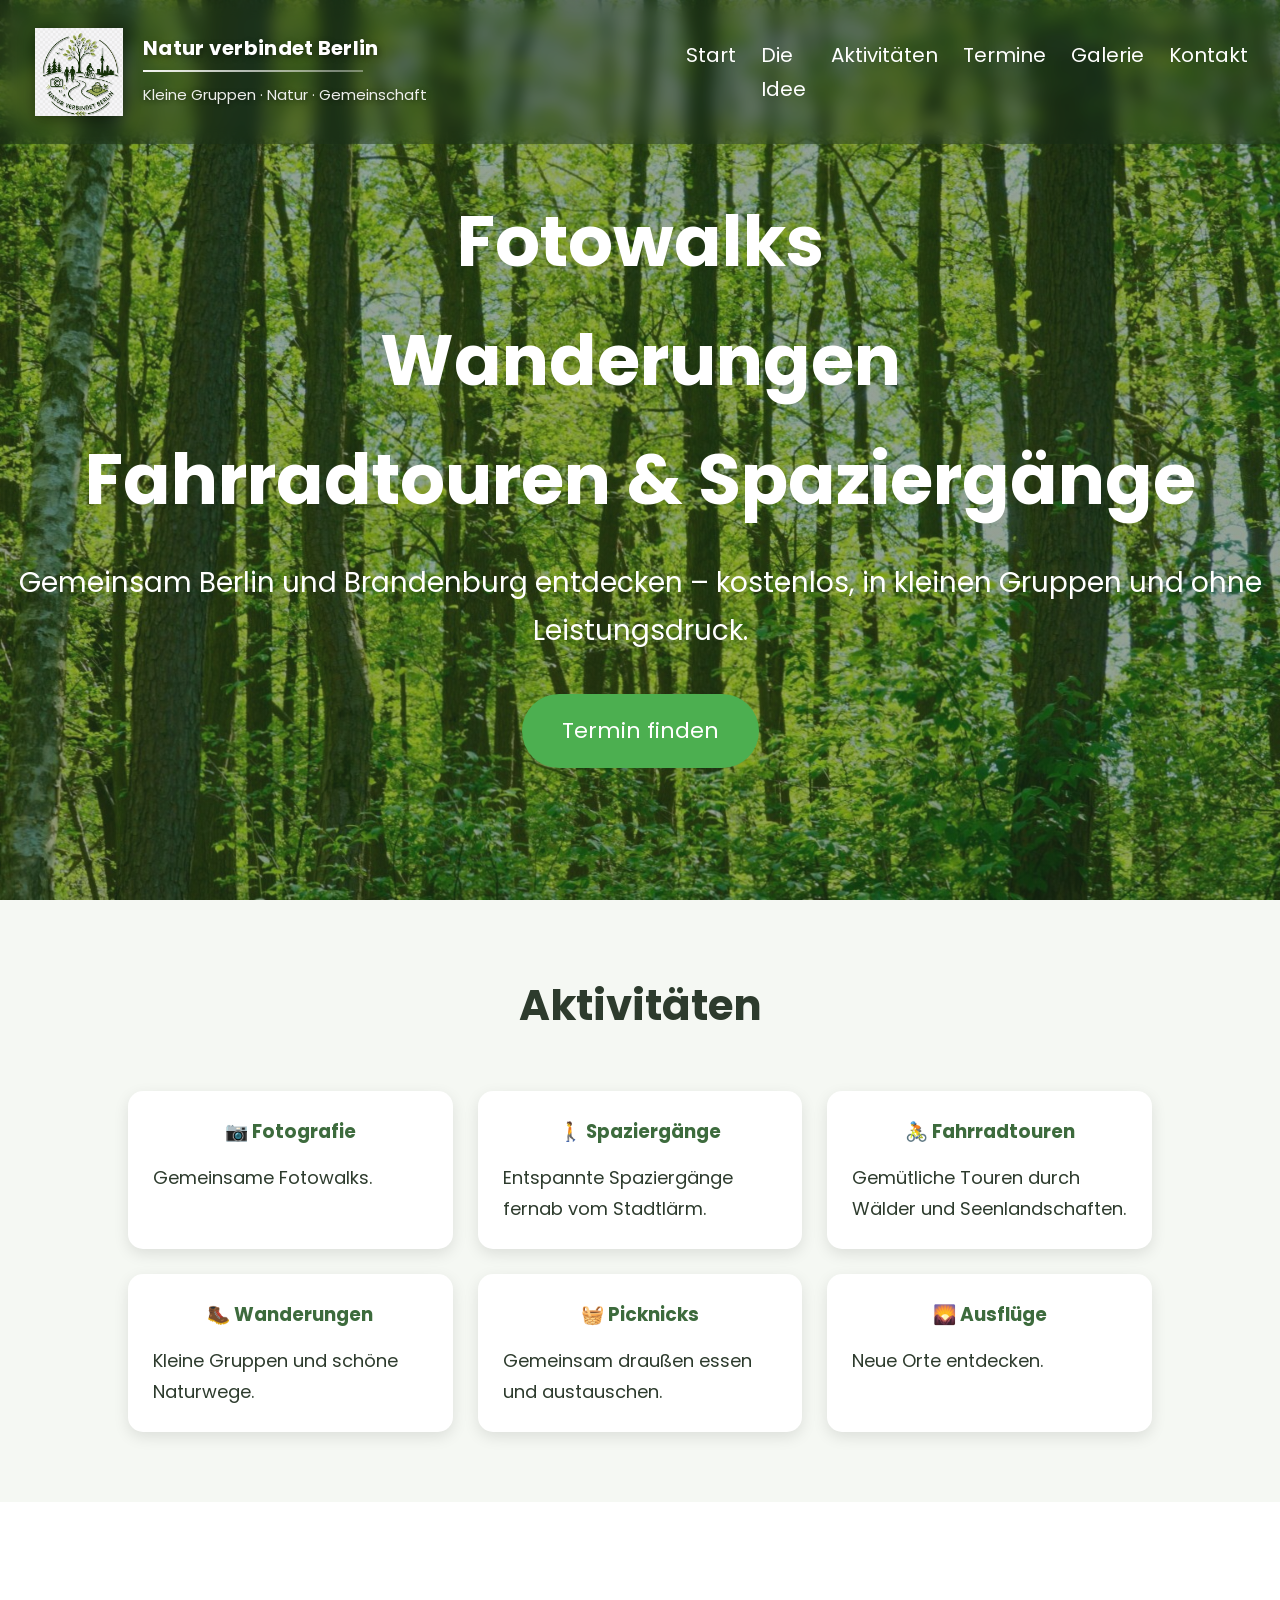
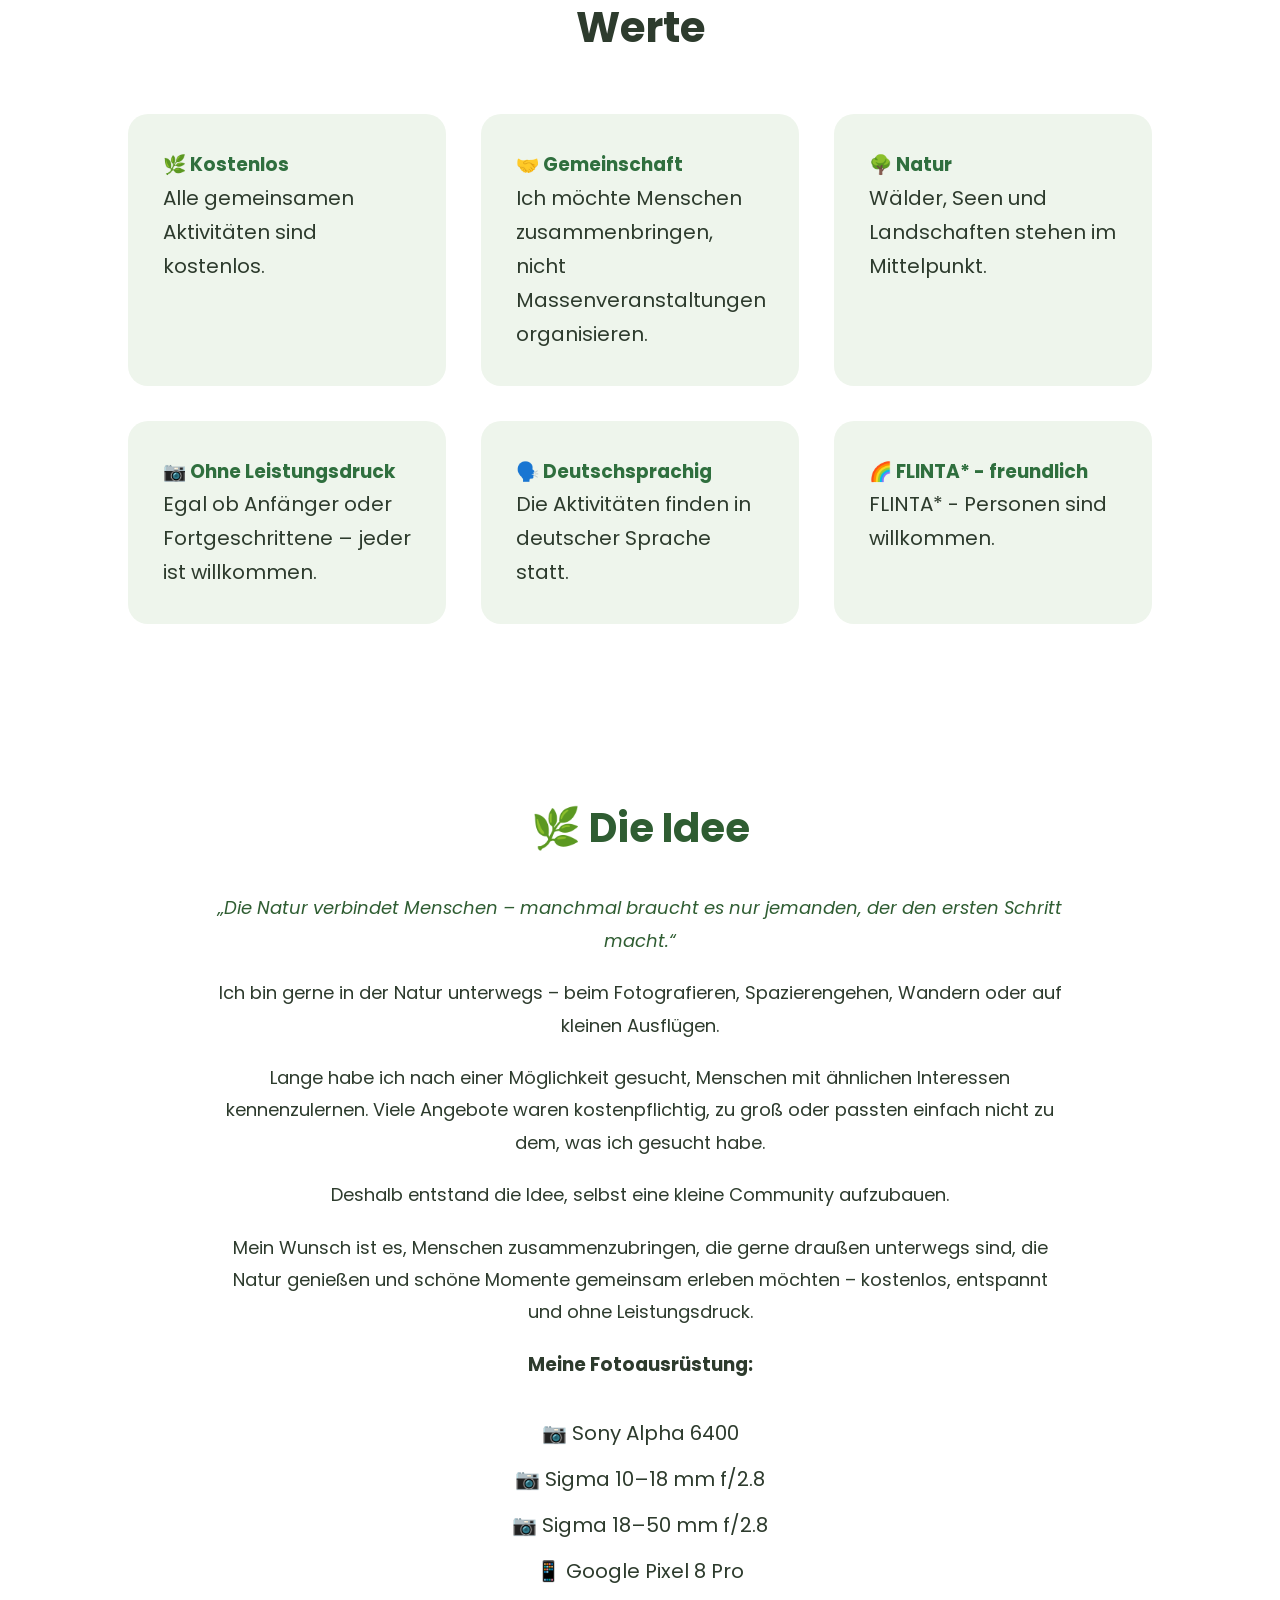
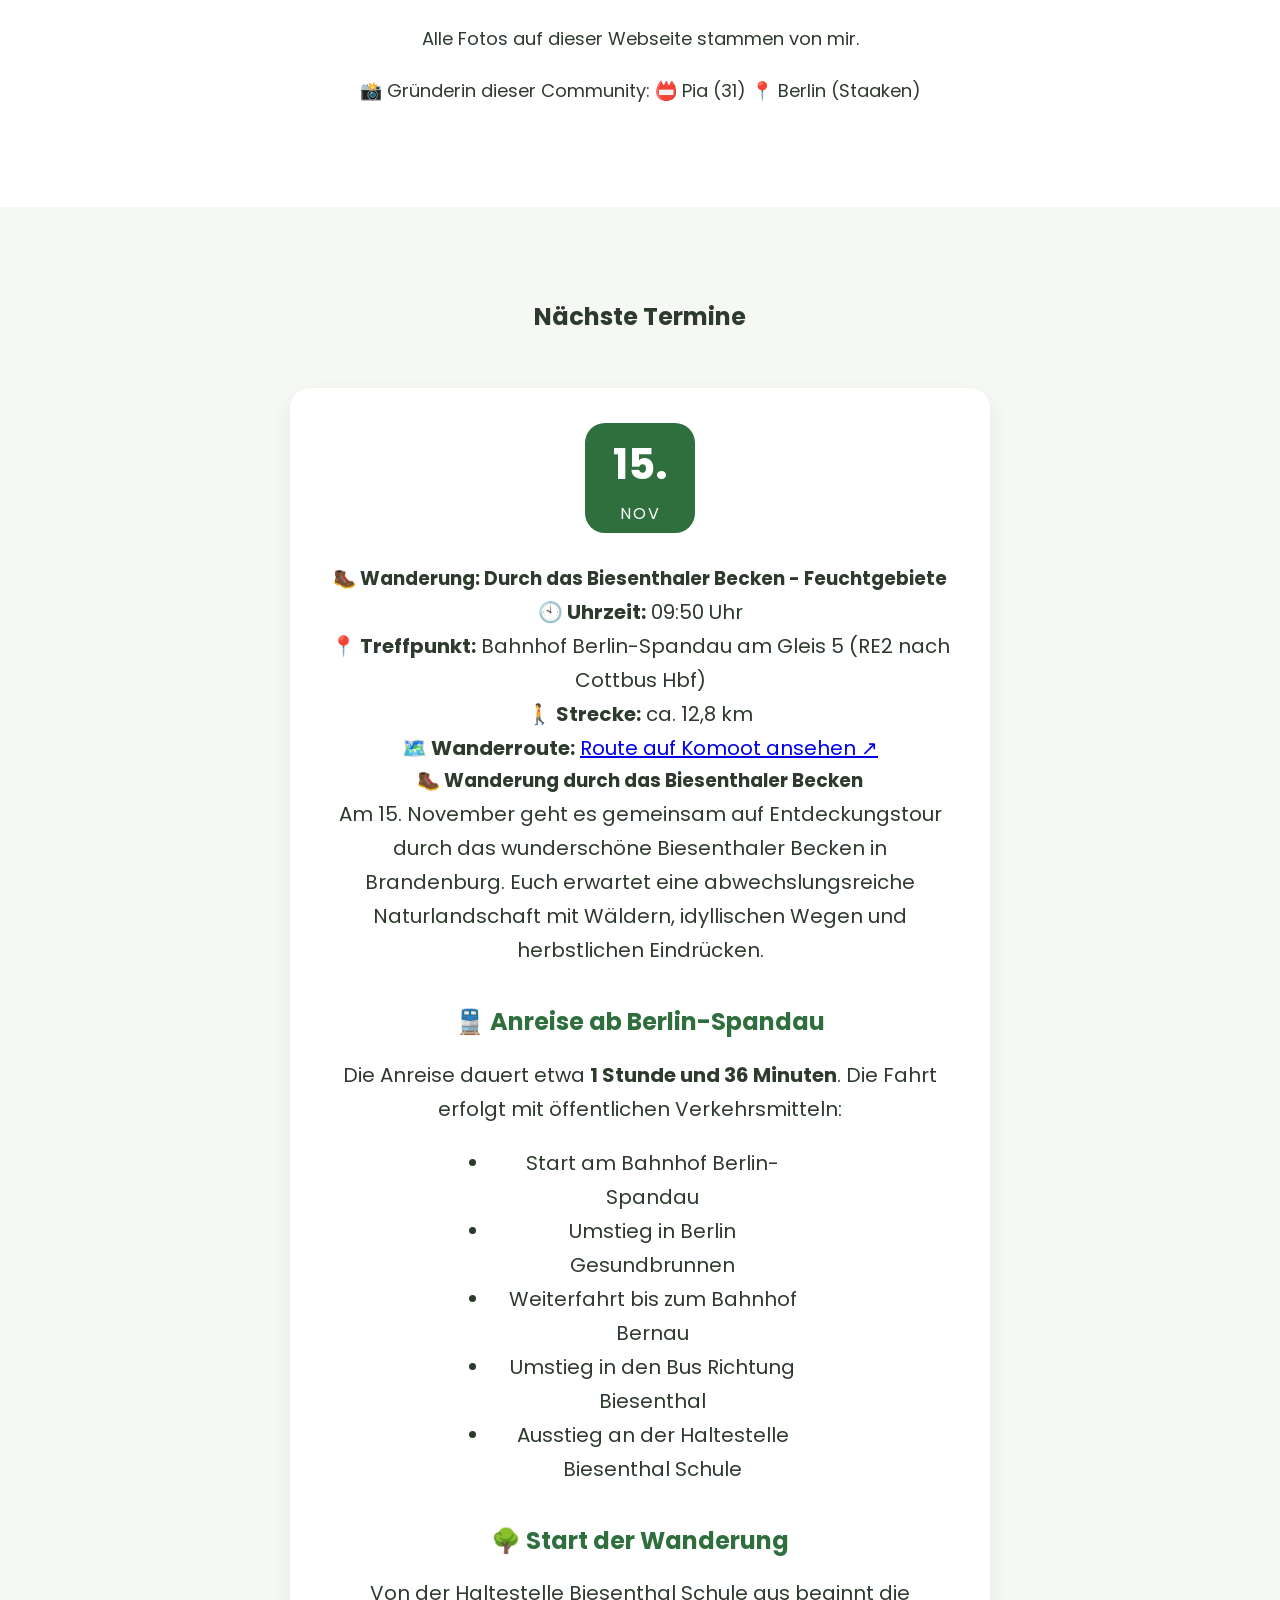
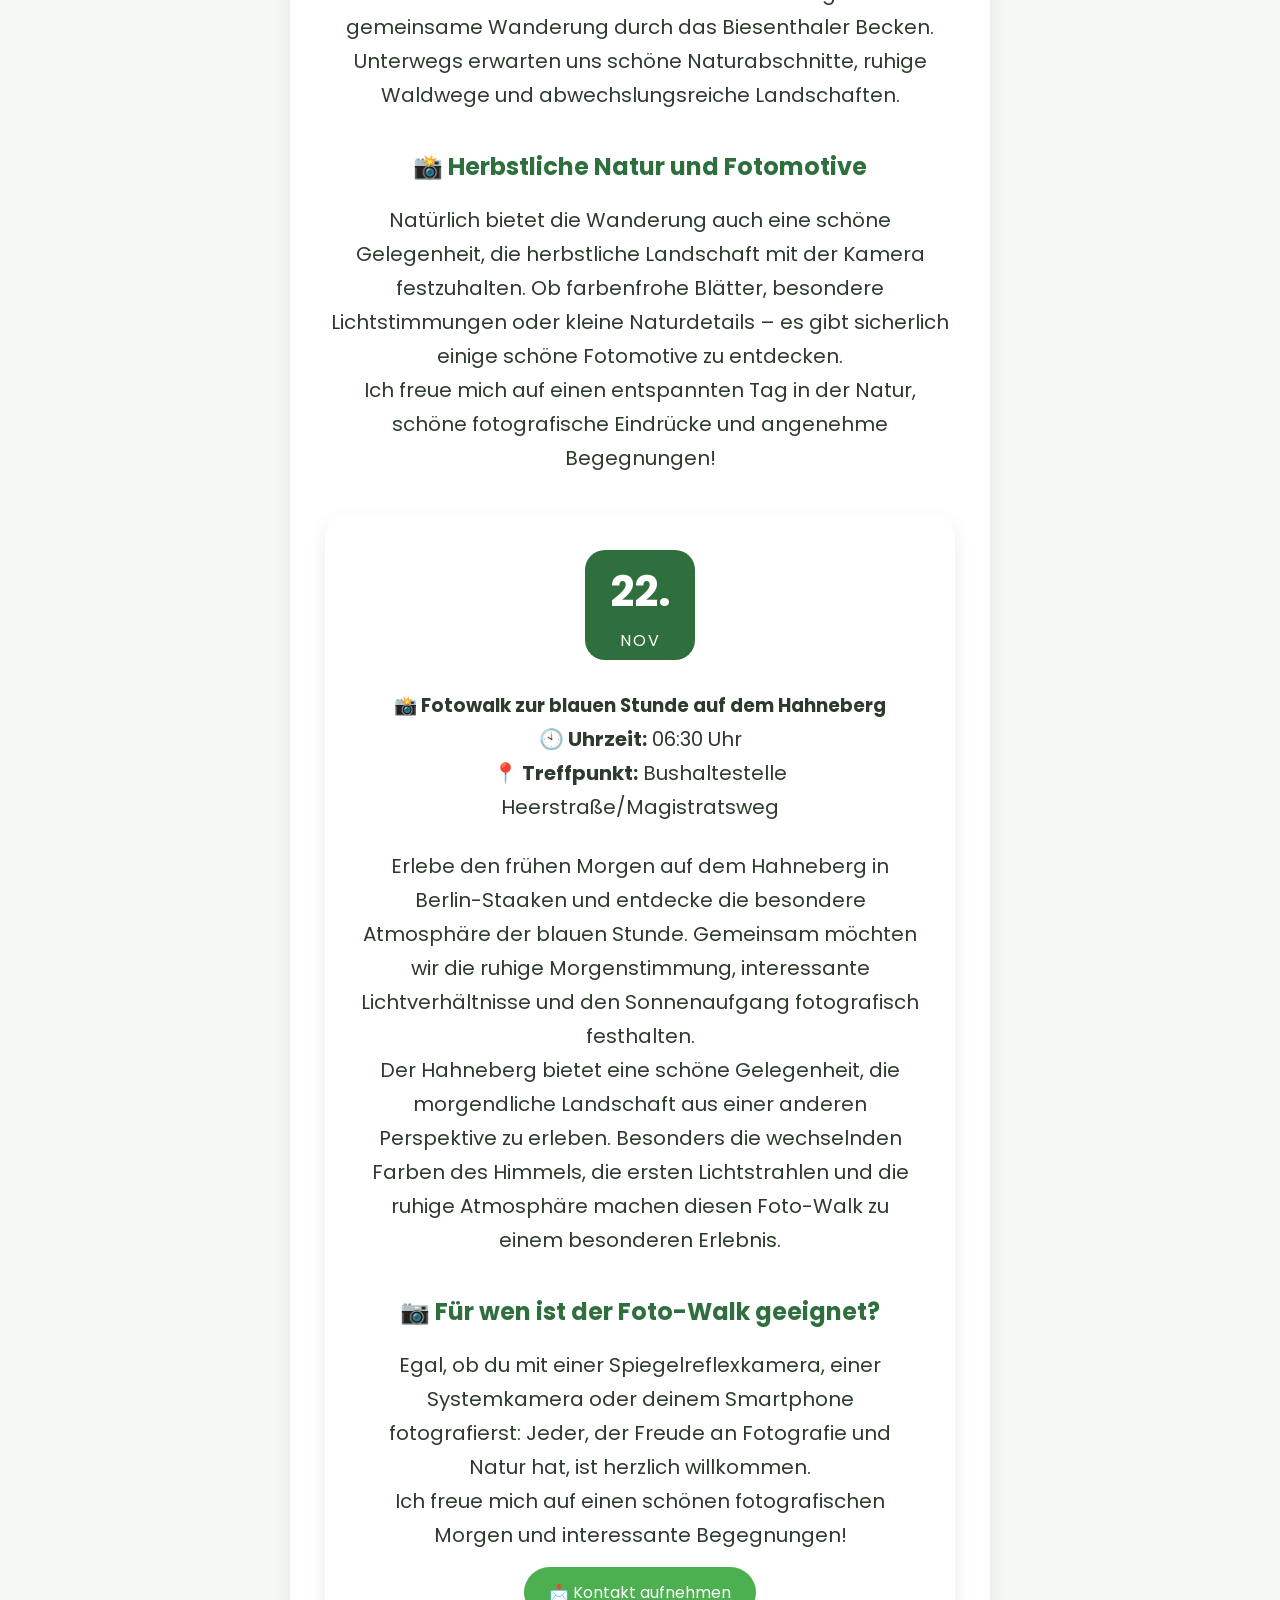
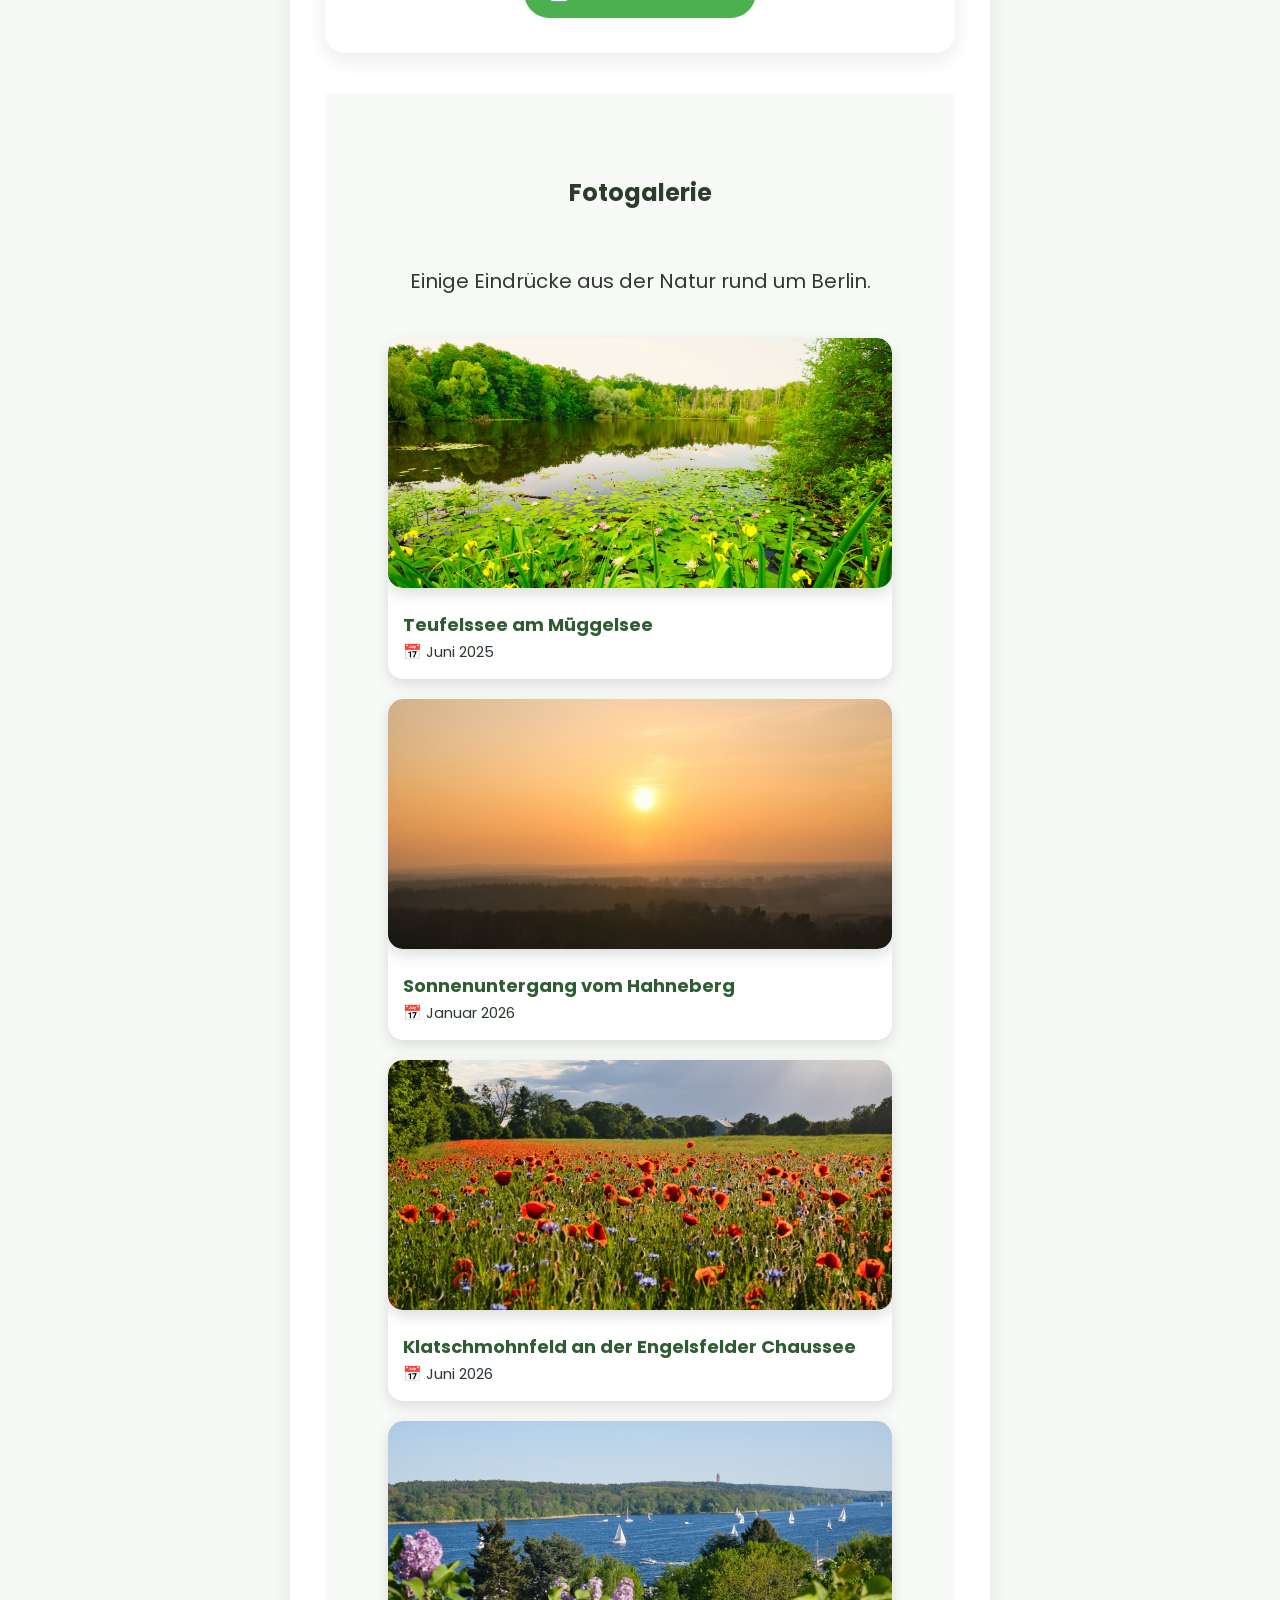
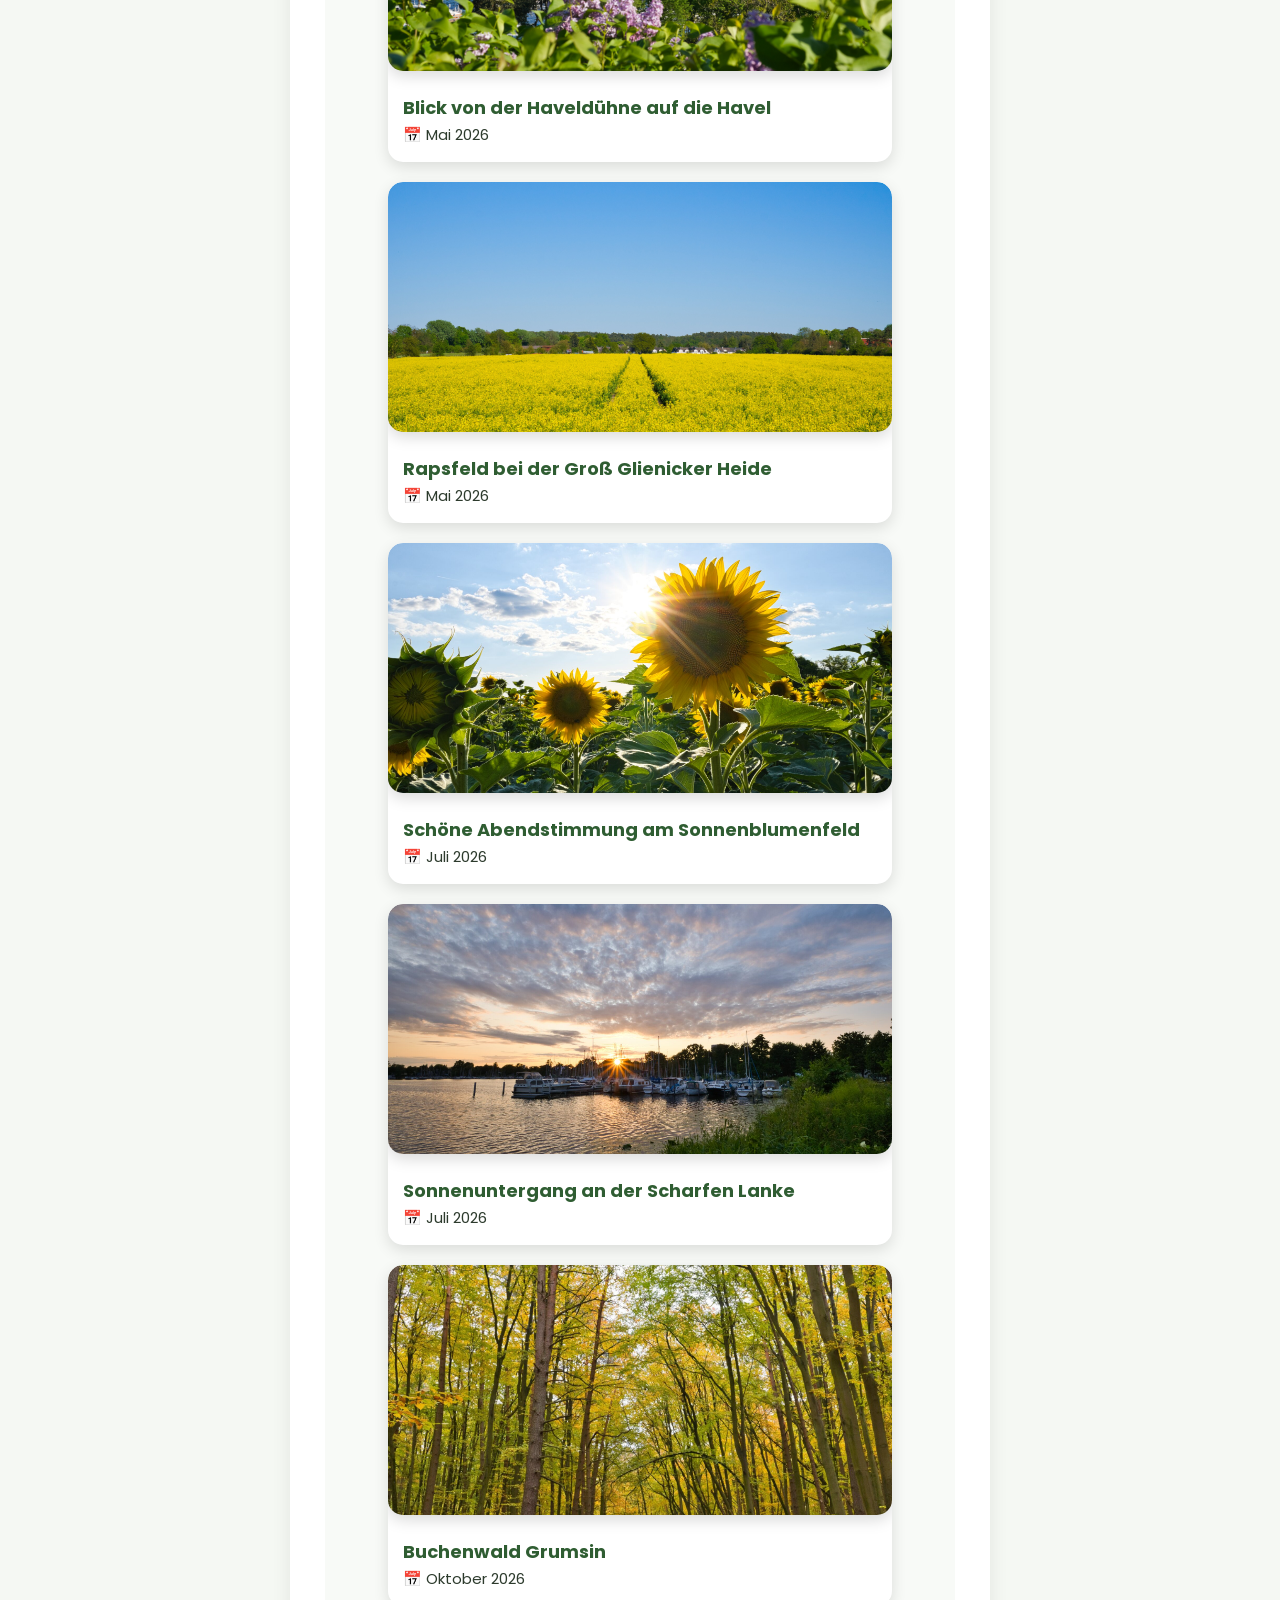
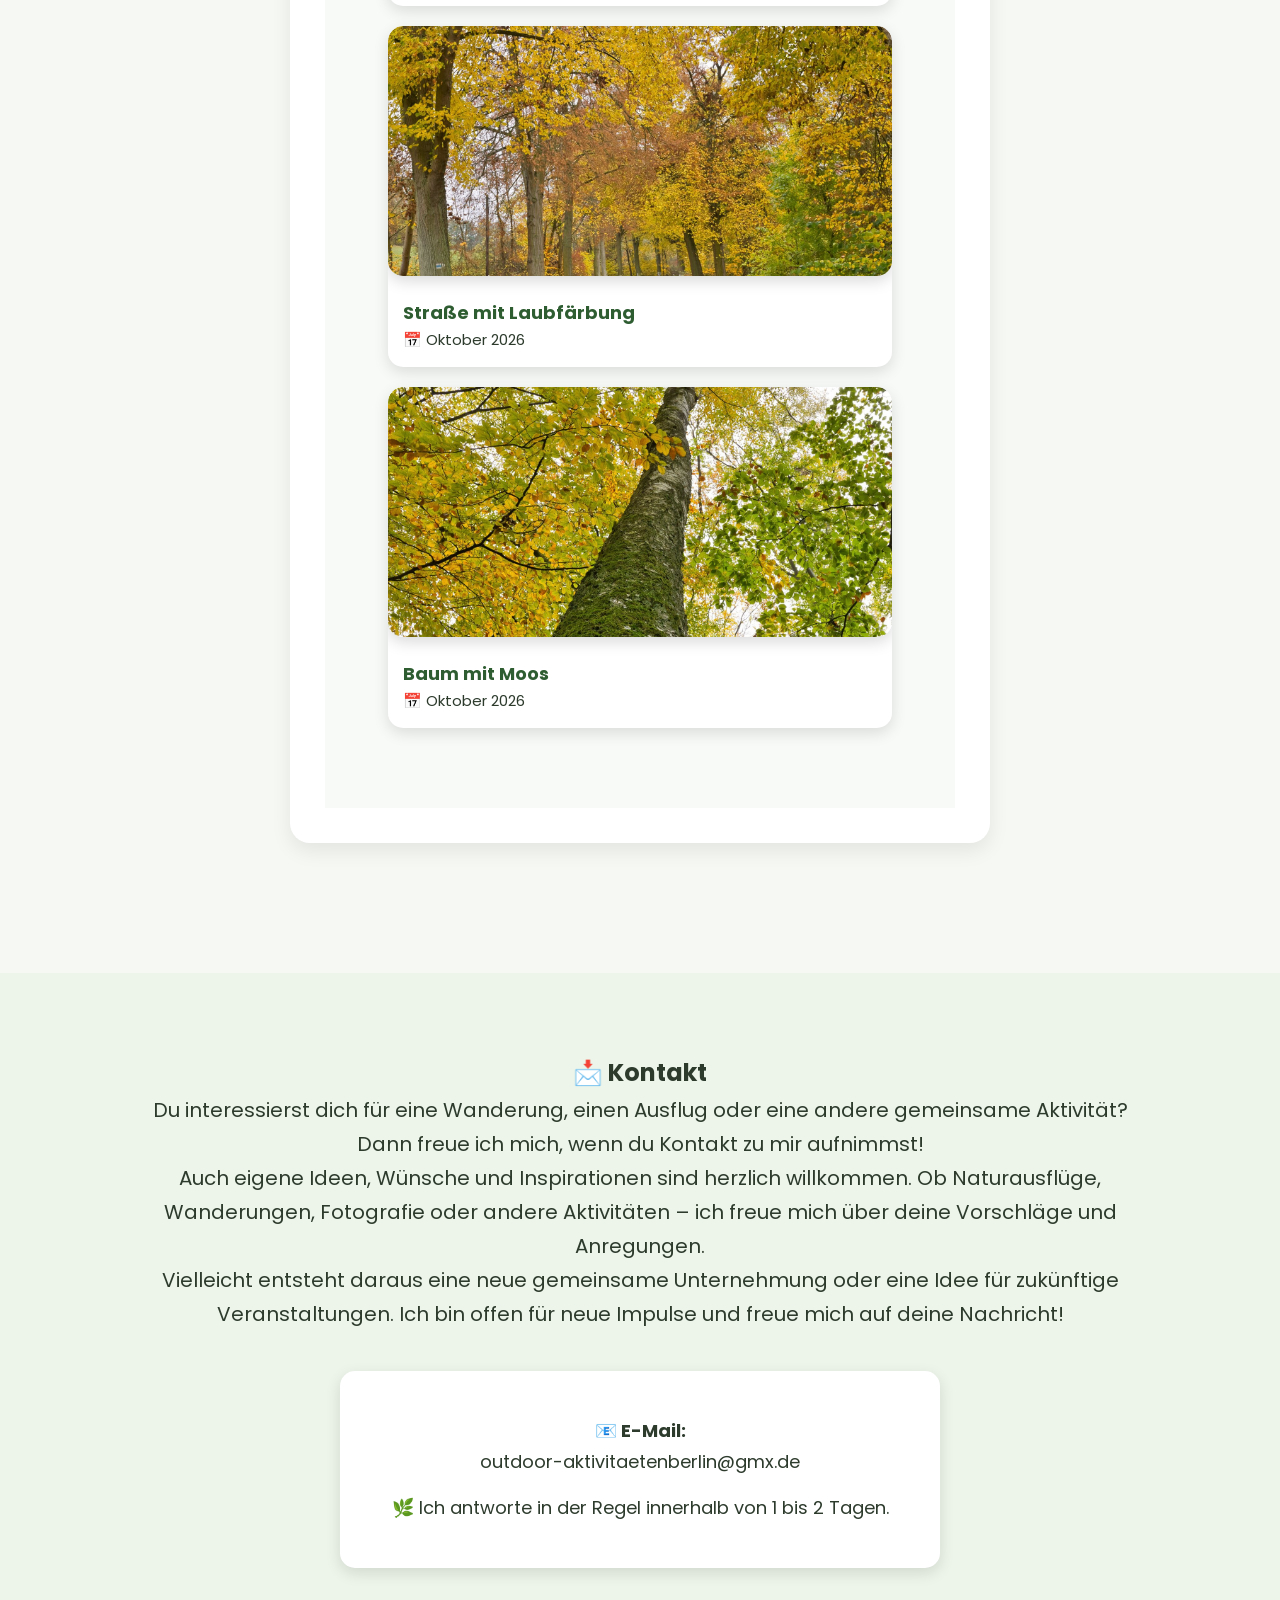
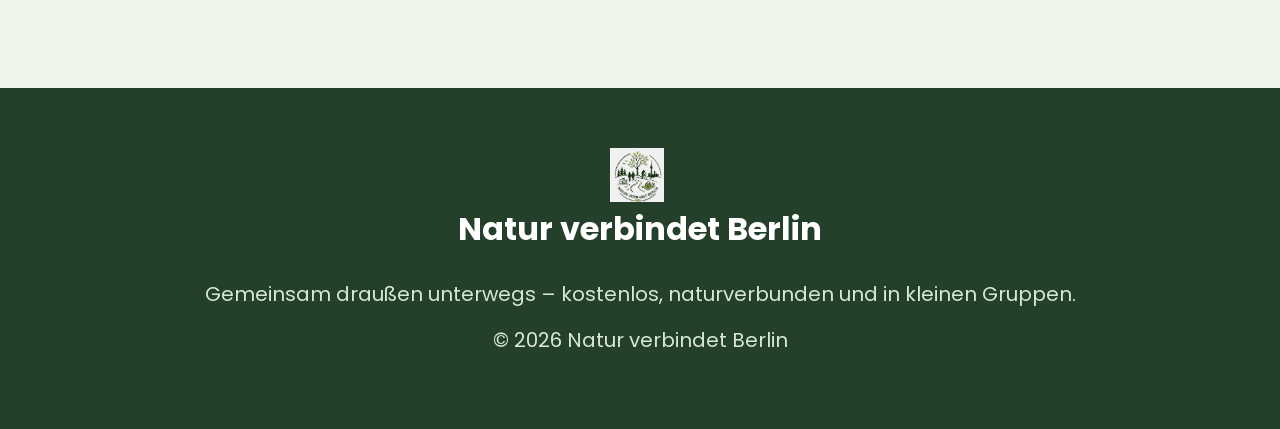
==== commit fa4b0638: "Add files via upload" ====
--- a/index.html
+++ b/index.html
@@ -295,6 +295,50 @@
     </p>
 
 
+<div class="termin">
+
+        <div class="datum">
+            <span class="tag">22.</span>
+            <span class="monat">NOV</span>
+        </div>
+
+        <div class="infos">
+            <h3>📸 Fotowalk zur blauen Stunde auf dem Hahneberg</h3>
+
+            <p><strong>🕙 Uhrzeit:</strong> 06:30 Uhr</p>
+
+            <p><strong>📍 Treffpunkt:</strong> Bushaltestelle Heerstraße/Magistratsweg</p>
+
+<p class="termin-beschreibung">
+            Erlebe den frühen Morgen auf dem Hahneberg in Berlin-Staaken
+            und entdecke die besondere Atmosphäre der blauen Stunde.
+            Gemeinsam möchten wir die ruhige Morgenstimmung,
+            interessante Lichtverhältnisse und den Sonnenaufgang
+            fotografisch festhalten.
+        </p>
+
+        <p>
+            Der Hahneberg bietet eine schöne Gelegenheit,
+            die morgendliche Landschaft aus einer anderen
+            Perspektive zu erleben. Besonders die wechselnden
+            Farben des Himmels, die ersten Lichtstrahlen und
+            die ruhige Atmosphäre machen diesen Foto-Walk
+            zu einem besonderen Erlebnis.
+        </p>
+
+        <h4>📷 Für wen ist der Foto-Walk geeignet?</h4>
+
+        <p>
+            Egal, ob du mit einer Spiegelreflexkamera,
+            einer Systemkamera oder deinem Smartphone fotografierst:
+            Jeder, der Freude an Fotografie und Natur hat,
+            ist herzlich willkommen.
+        </p>
+
+        <p>
+            Ich freue mich auf einen schönen fotografischen
+            Morgen und interessante Begegnungen!
+        </p>
 
 
 </div>
--- a/style.css
+++ b/style.css
@@ -58,9 +58,12 @@
 /* Liste */
 
 ul {
-    width: 350px;
-    margin: auto;
+    width: 100%;
+    max-width: 350px;
+    margin: 20px auto;
+    padding-left: 25px;
     font-size: 20px;
+    box-sizing: border-box;
 }
 
 .hero {
@@ -137,7 +140,7 @@
 
     align-items:center;
 
-    padding:18px 60px;
+    padding:18px 35px;
 
     box-sizing:border-box;
 
@@ -248,15 +251,11 @@
 
 
 
-.menu{
-
-    display:flex;
-
-    gap:35px;
-
-    list-style:none;
-
-
+.menu {
+    display: flex;
+    gap: 25px;
+    list-style: none;
+    flex-shrink: 0;
 }
 
 .menu a{
@@ -1067,4 +1066,40 @@
 
     word-break:break-word;
 
+}
+
+/* ---------- Smartphone: Listen und Veranstaltungen ---------- */
+
+@media (max-width: 768px) {
+
+    .termin {
+        width: 100%;
+        max-width: 100%;
+        padding: 20px 15px;
+        box-sizing: border-box;
+    }
+
+    .infos {
+        width: 100%;
+        max-width: 100%;
+        overflow-wrap: break-word;
+    }
+
+    .infos ul {
+        width: 100%;
+        max-width: 100%;
+        padding-left: 25px;
+        padding-right: 5px;
+        margin: 15px 0;
+        font-size: 16px;
+        text-align: left;
+        box-sizing: border-box;
+    }
+
+    .infos li {
+        padding-left: 0;
+        margin-bottom: 8px;
+        overflow-wrap: break-word;
+    }
+
 }
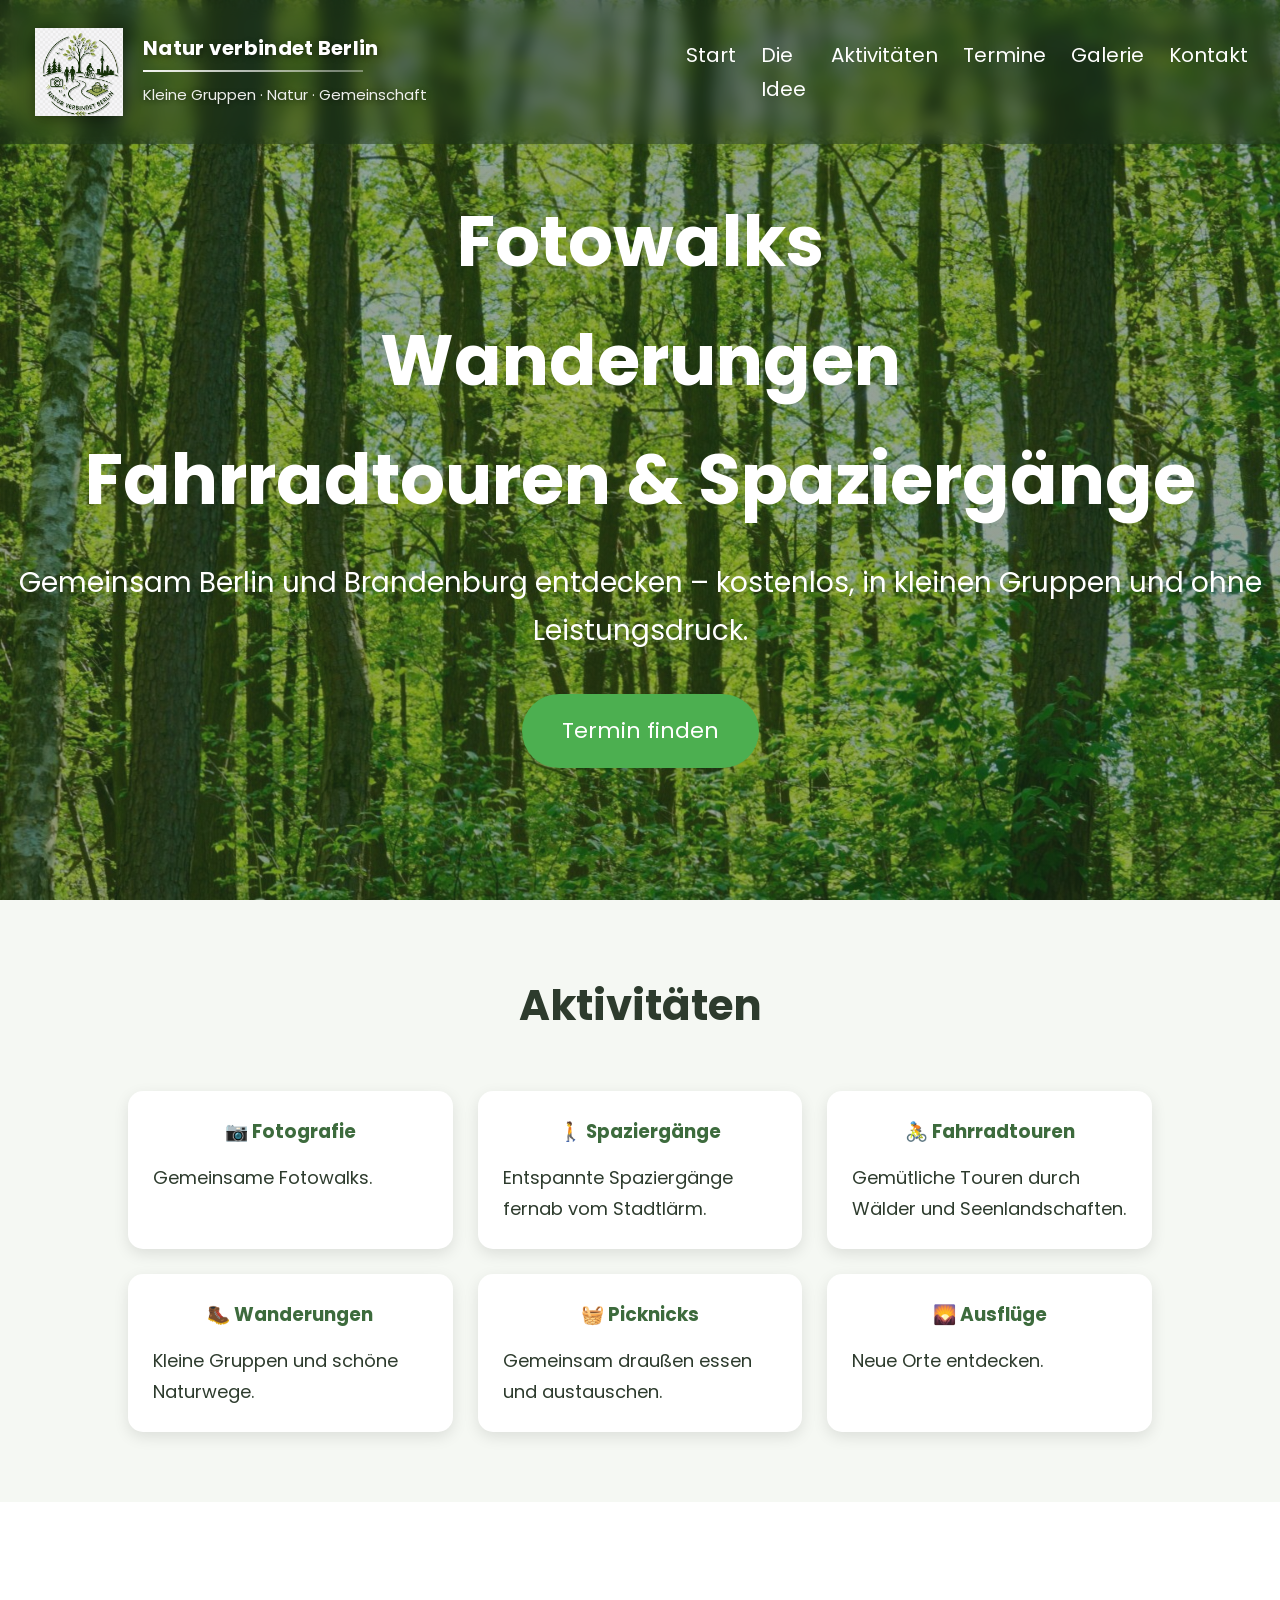
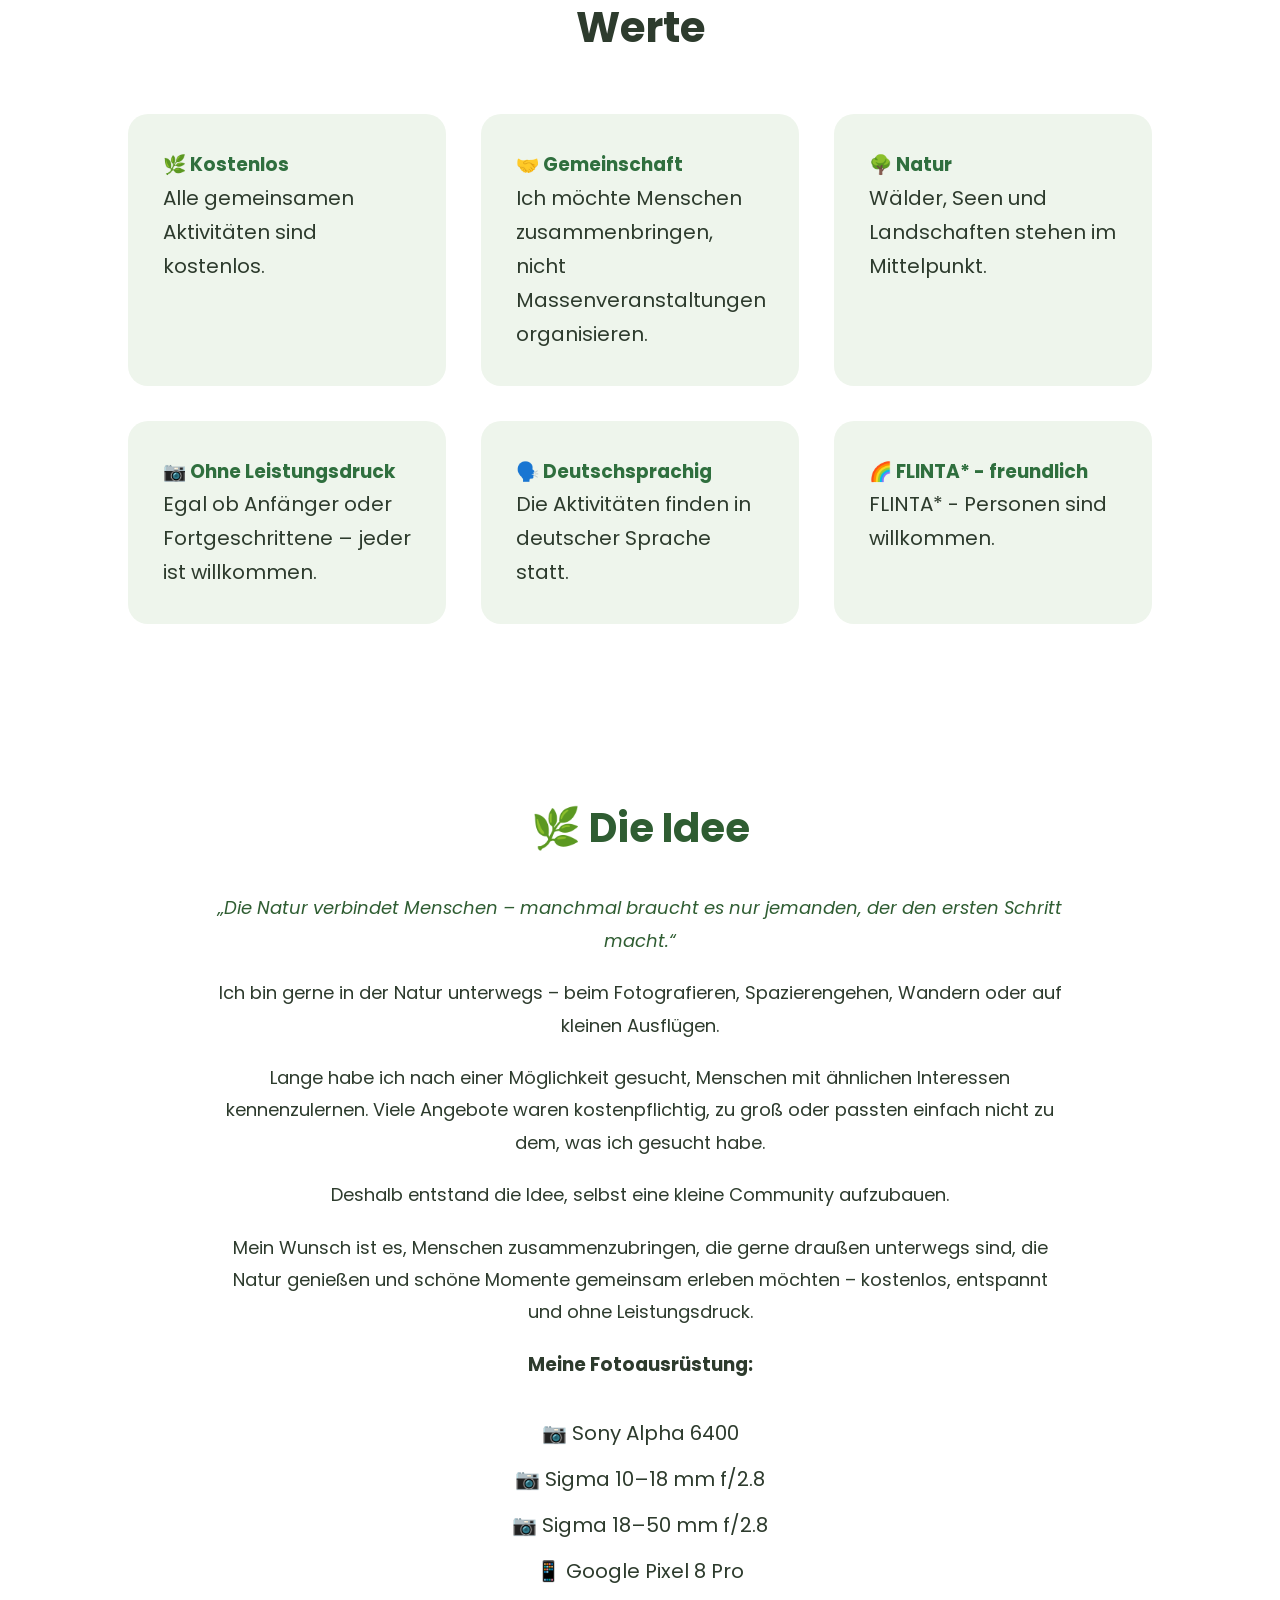
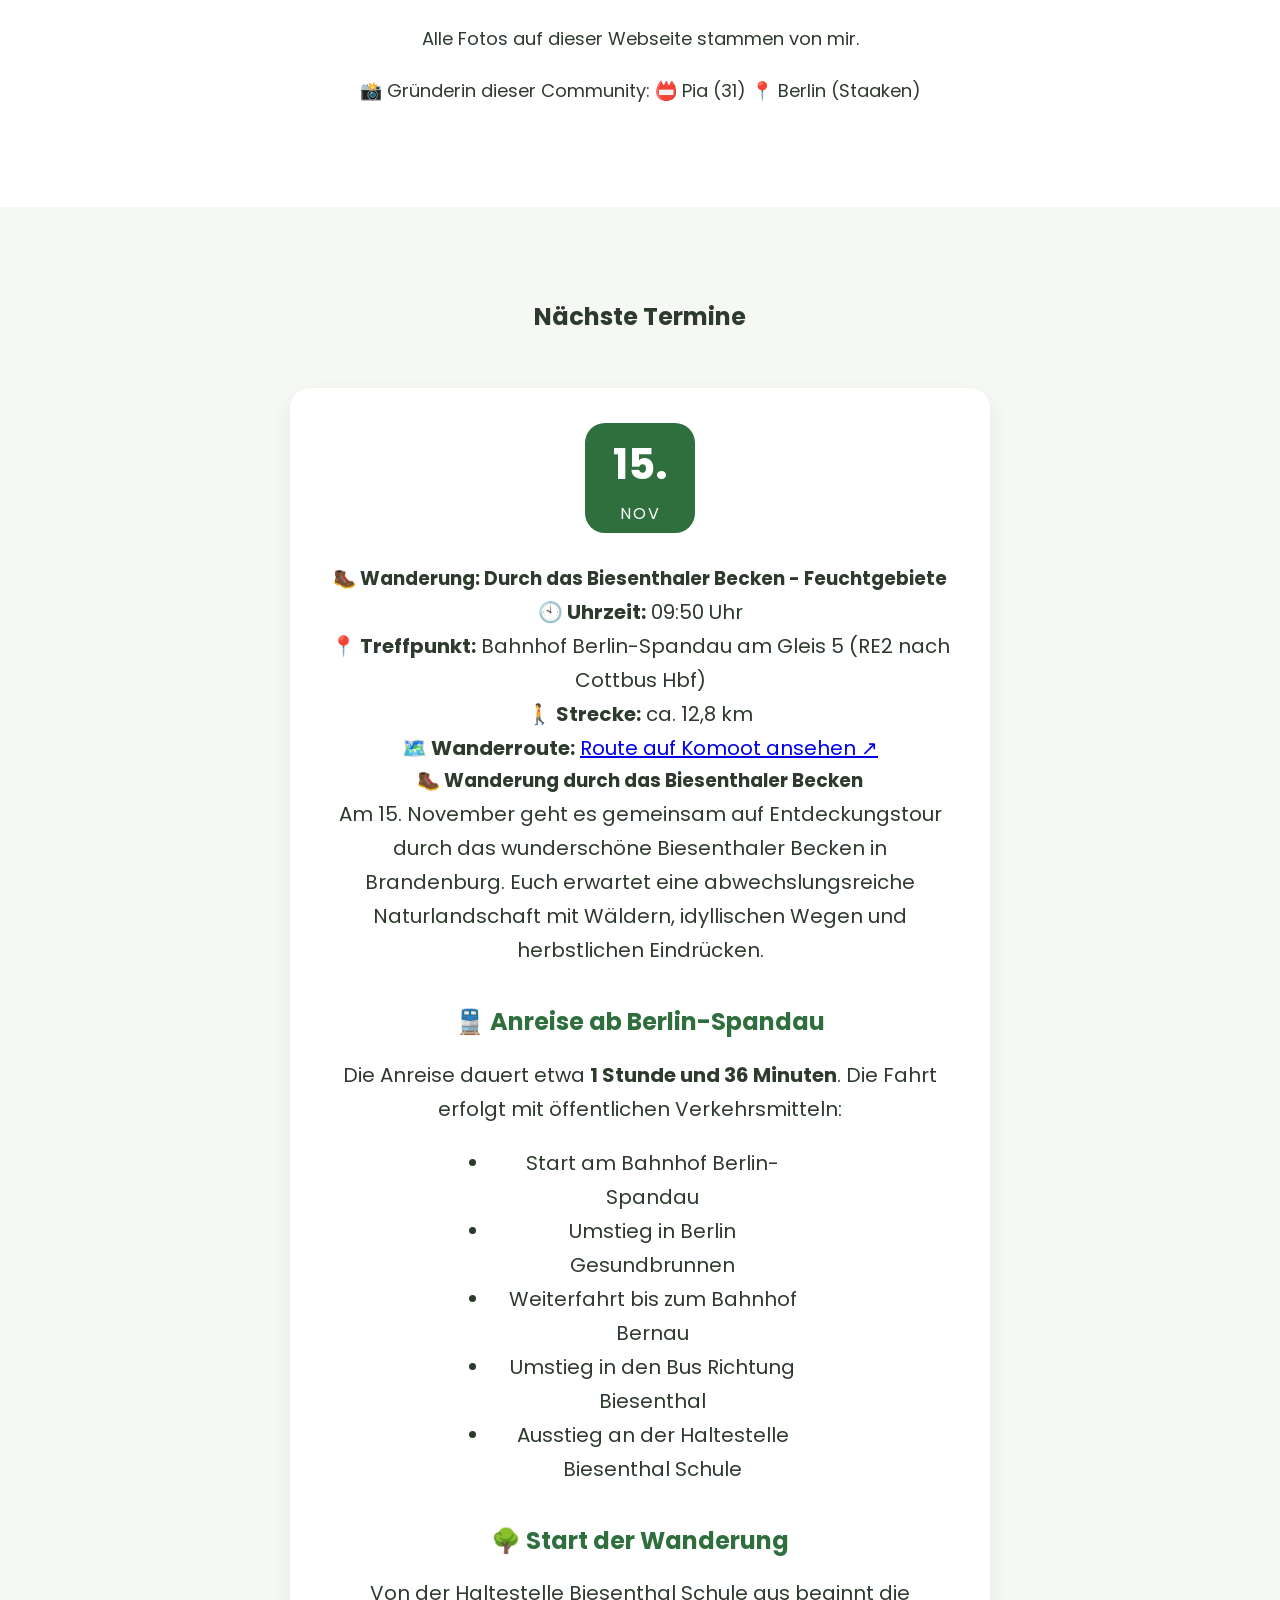
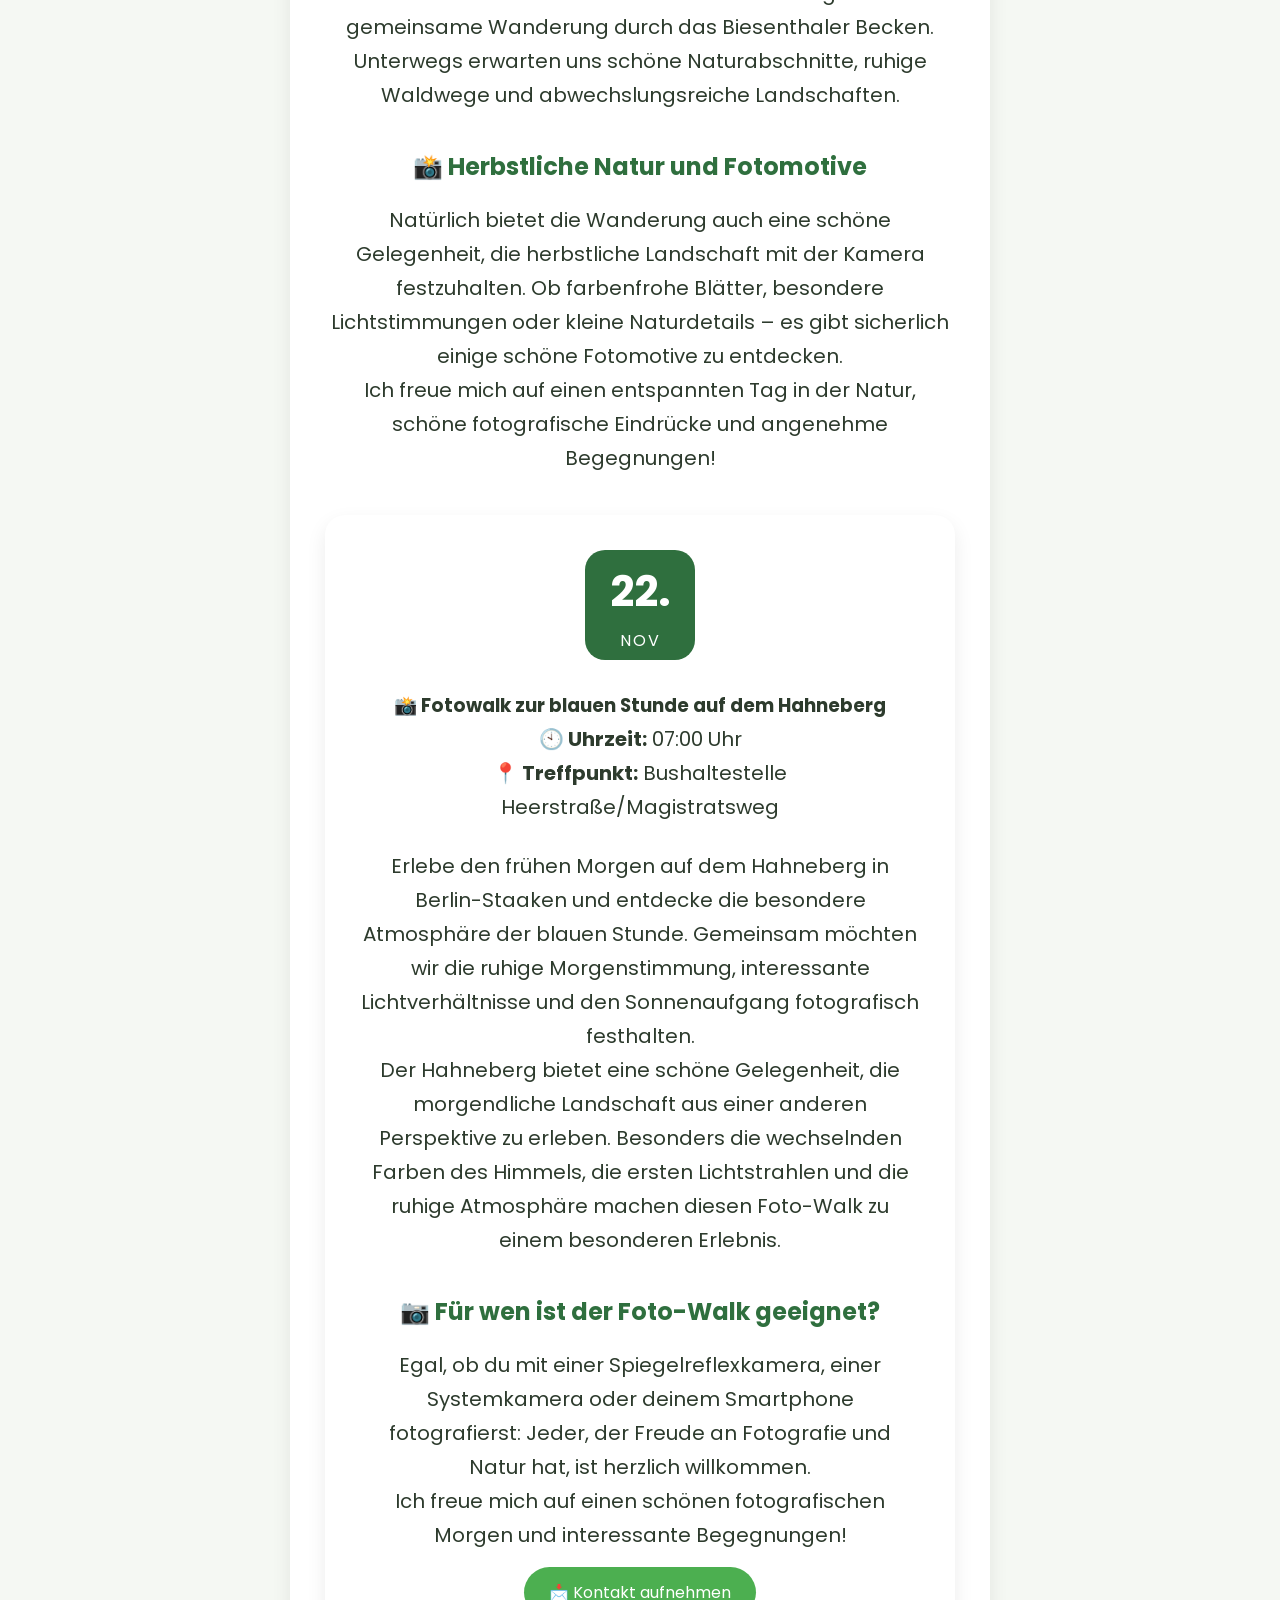
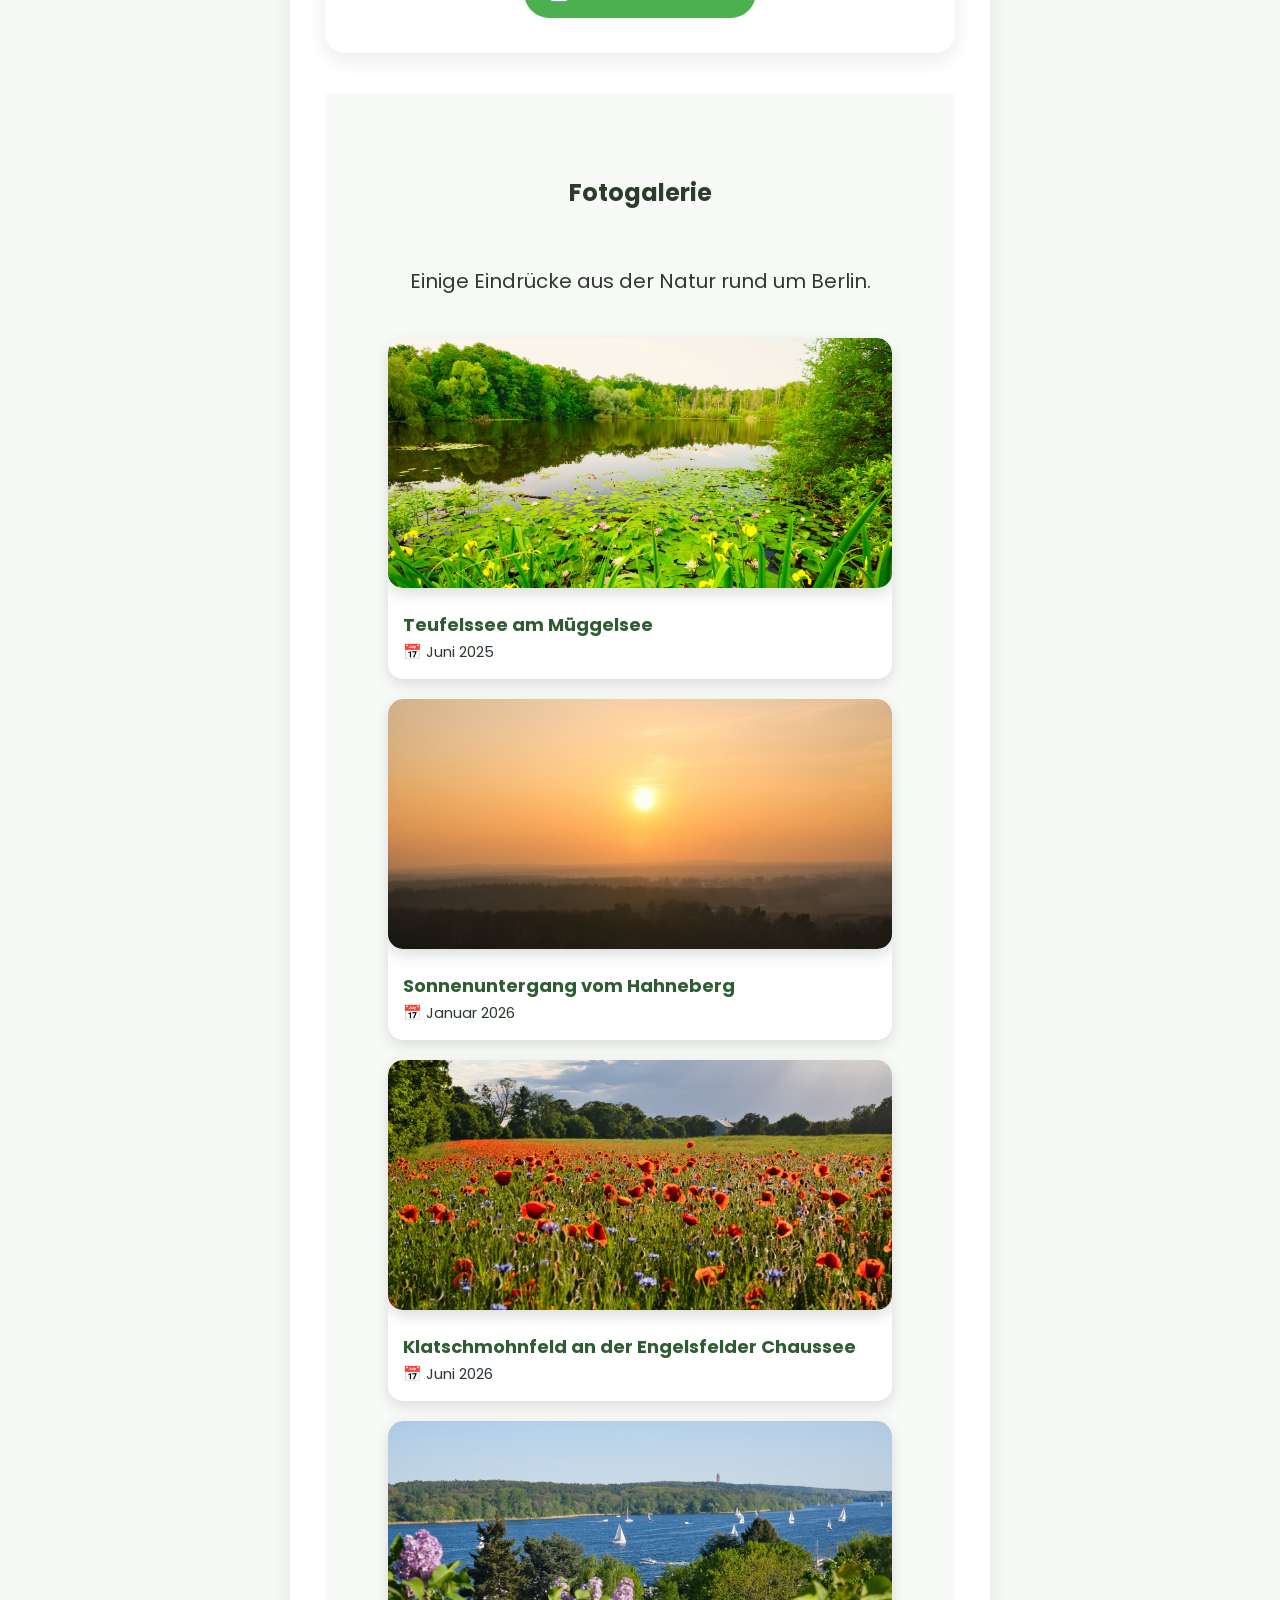
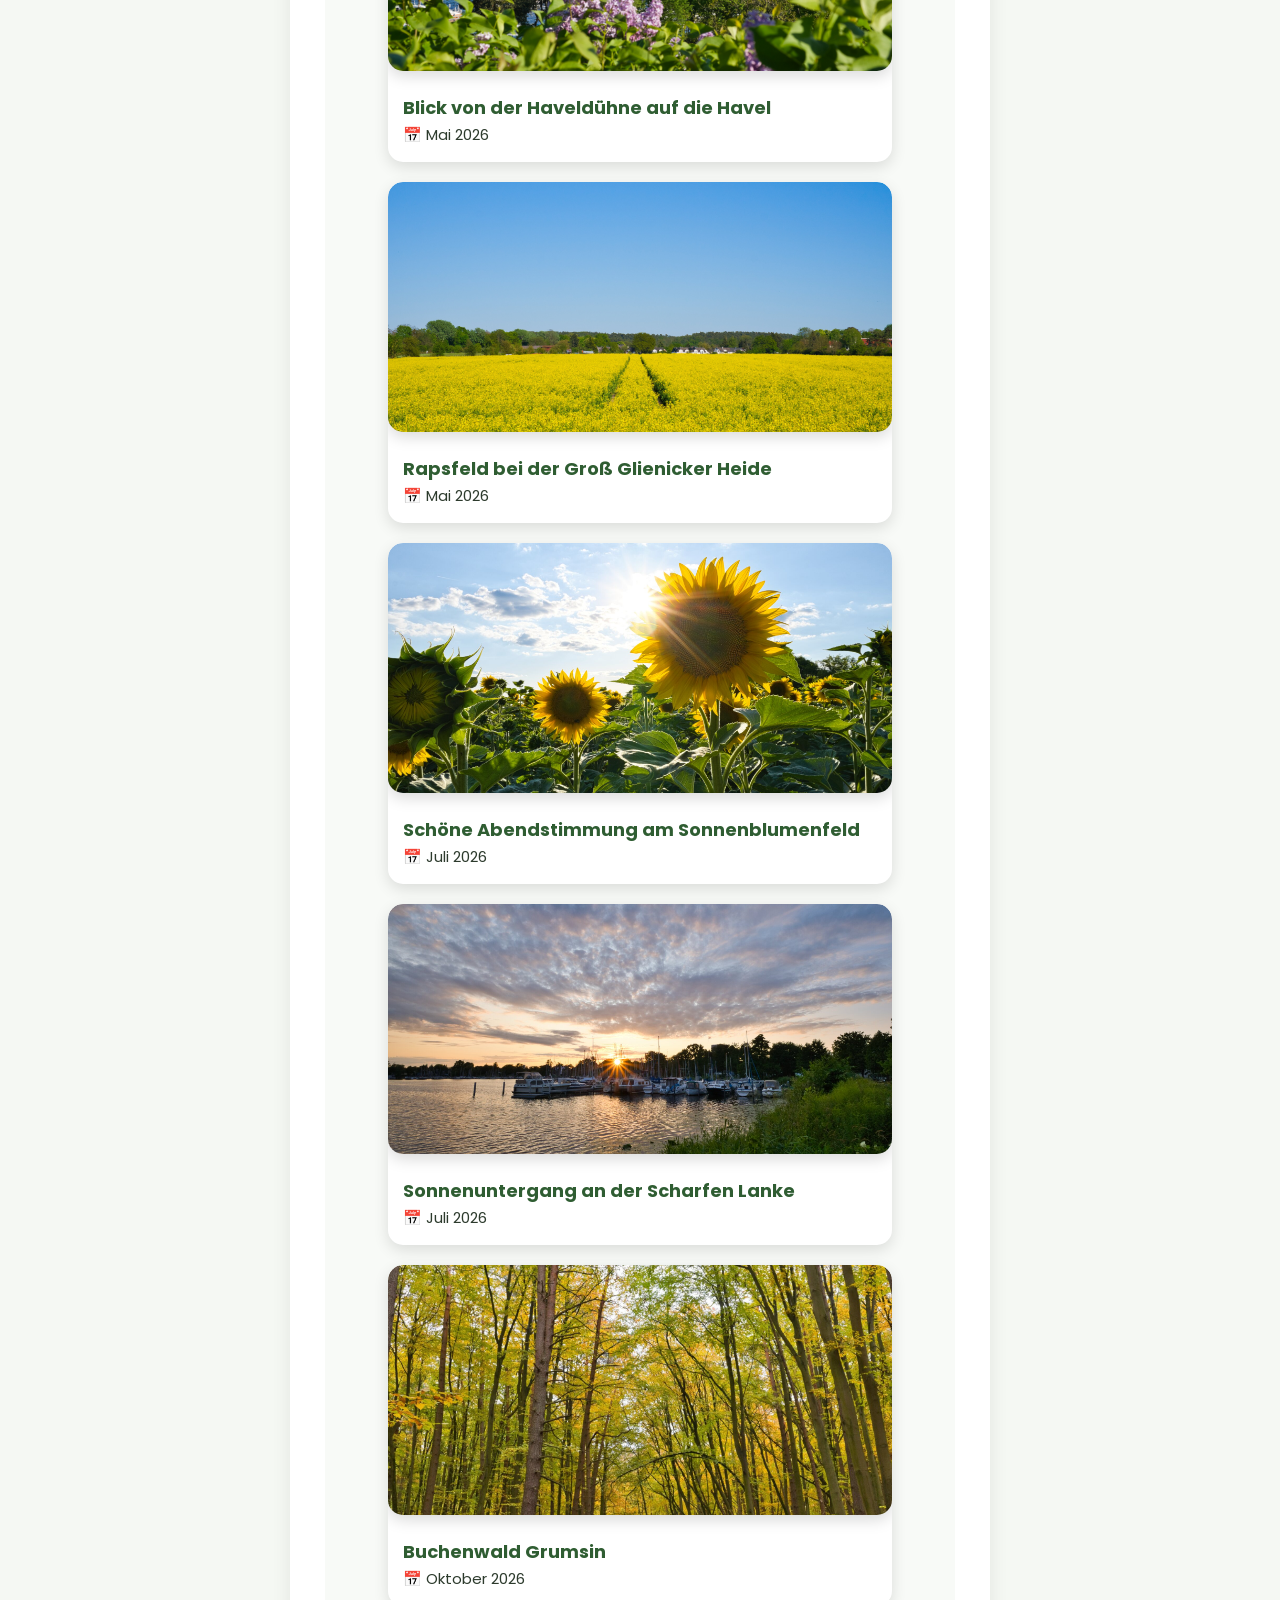
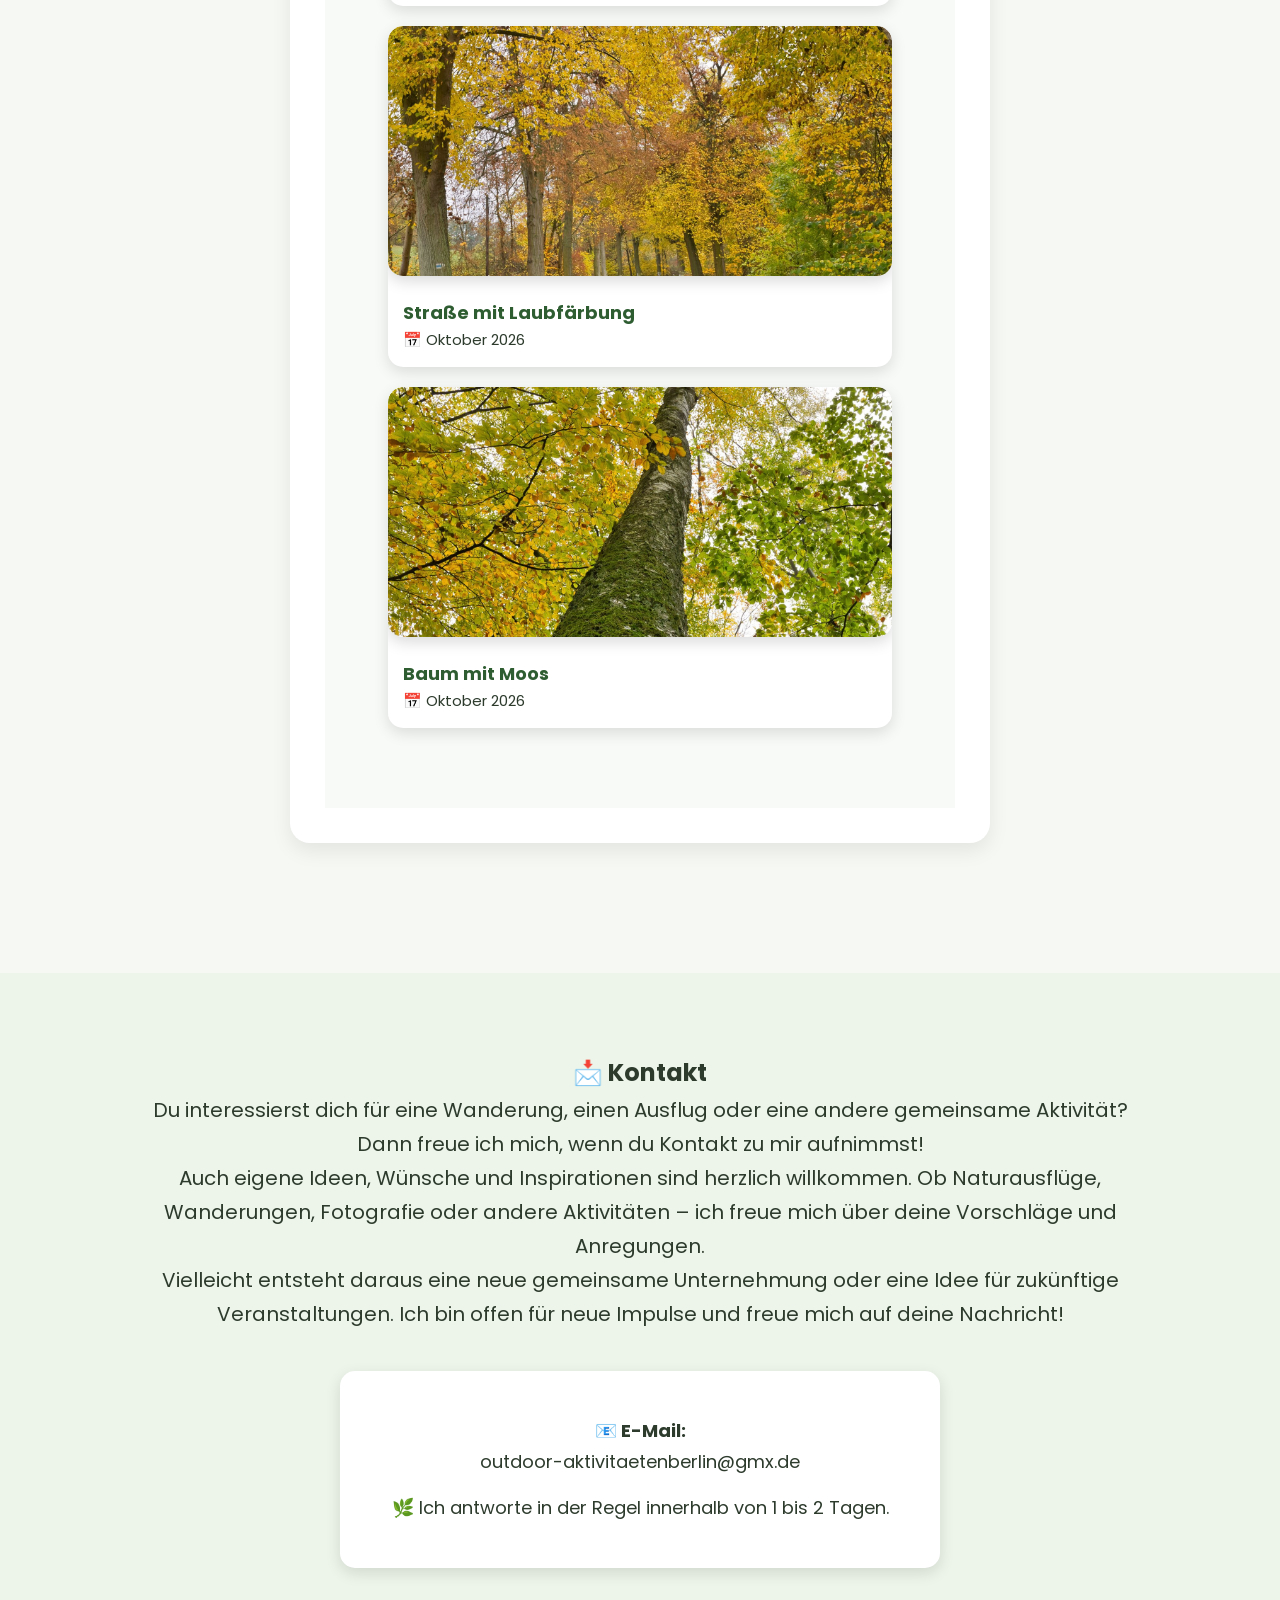
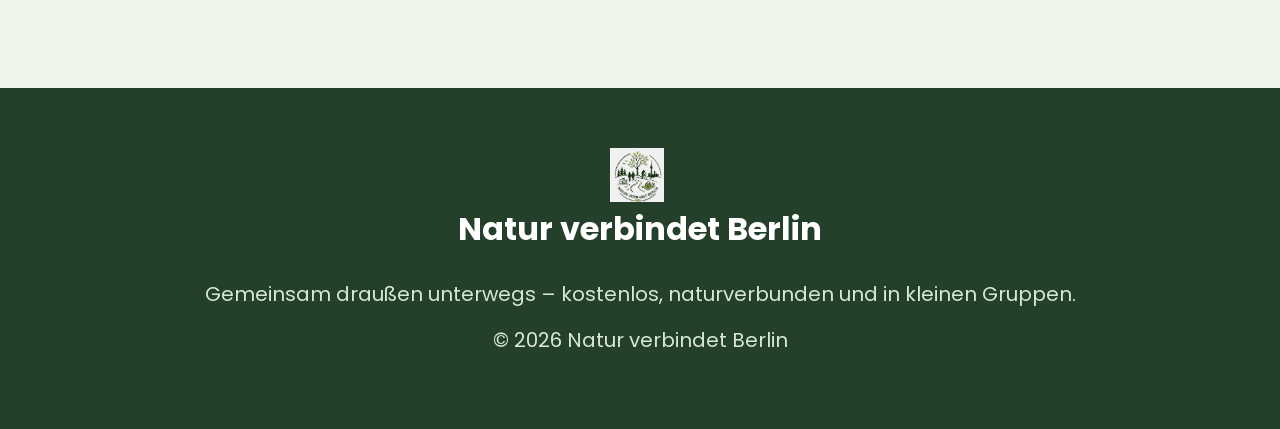
==== commit 34d3febf: "Add files via upload" ====
--- a/index.html
+++ b/index.html
@@ -305,7 +305,7 @@
         <div class="infos">
             <h3>📸 Fotowalk zur blauen Stunde auf dem Hahneberg</h3>
 
-            <p><strong>🕙 Uhrzeit:</strong> 06:30 Uhr</p>
+            <p><strong>🕙 Uhrzeit:</strong> 07:00 Uhr</p>
 
             <p><strong>📍 Treffpunkt:</strong> Bushaltestelle Heerstraße/Magistratsweg</p>
 
